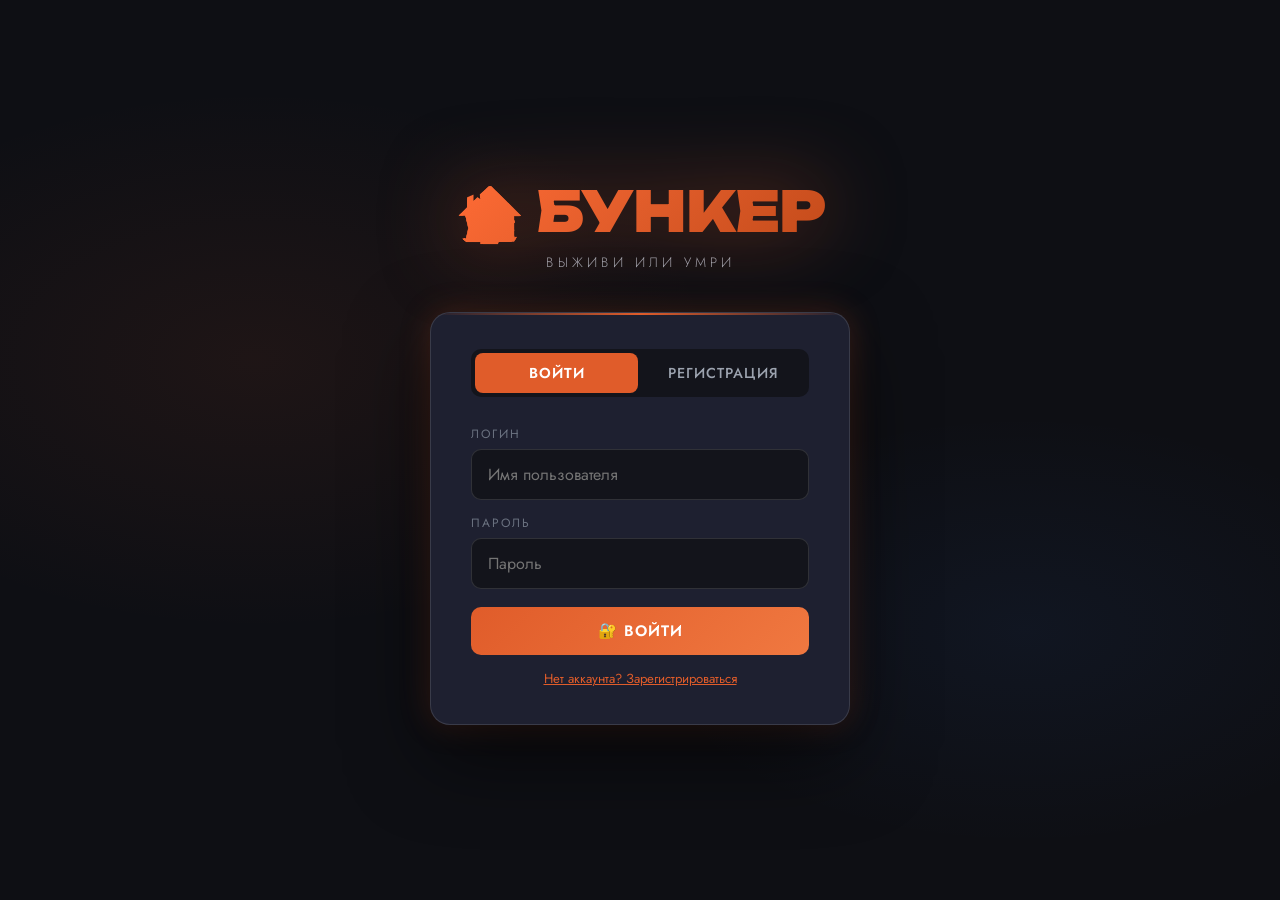
==== index.html @ 8a9bda72 "Rename index to index.html" ====
<!DOCTYPE html>
<html lang="ru">
<head>
<meta charset="UTF-8">
<meta name="viewport" content="width=device-width, initial-scale=1.0">
<title>🏚️ Бункер Онлайн</title>
<link href="https://fonts.googleapis.com/css2?family=Unbounded:wght@300;400;600;700;900&family=Jost:wght@300;400;500;600&display=swap" rel="stylesheet">
<style>
:root {
  --bg: #0e0f14;
  --bg2: #13141b;
  --bg3: #1a1b24;
  --card: #1e2030;
  --border: rgba(255,255,255,0.07);
  --border2: rgba(255,255,255,0.12);
  --accent: #e05c2a;
  --accent2: #f07840;
  --blue: #3b82f6;
  --green: #22c55e;
  --red: #ef4444;
  --yellow: #eab308;
  --purple: #a855f7;
  --text: #e8e9f0;
  --muted: #6b7280;
  --muted2: #9ca3af;
  --radius: 14px;
  --glow-accent: 0 0 30px rgba(224,92,42,0.25);
}
*{margin:0;padding:0;box-sizing:border-box;}
html,body{height:100%;overflow:hidden;}
body{
  font-family:'Jost',sans-serif;
  background:var(--bg);
  color:var(--text);
  height:100vh;
  overflow:hidden;
}

/* ── SCROLLBAR ── */
::-webkit-scrollbar{width:5px;}
::-webkit-scrollbar-track{background:var(--bg2);}
::-webkit-scrollbar-thumb{background:rgba(255,255,255,0.1);border-radius:3px;}

/* ── SCREENS ── */
.screen{display:none;width:100%;height:100vh;}
.screen.active{display:flex;}

/* ════════════════════════════════
   AUTH SCREEN
════════════════════════════════ */
#authScreen{
  align-items:center;justify-content:center;
  background:
    radial-gradient(ellipse 60% 50% at 20% 40%, rgba(224,92,42,0.08) 0%, transparent 60%),
    radial-gradient(ellipse 50% 40% at 80% 70%, rgba(59,130,246,0.06) 0%, transparent 60%),
    var(--bg);
  flex-direction:column;
  gap:0;
}

.auth-logo-wrap{text-align:center;margin-bottom:40px;}
.auth-logo{
  font-family:'Unbounded',sans-serif;
  font-size:clamp(2.2rem,5vw,3.5rem);
  font-weight:900;
  background:linear-gradient(135deg,#ff6b35,#e05c2a,#c44b1a);
  -webkit-background-clip:text;-webkit-text-fill-color:transparent;
  filter:drop-shadow(0 0 40px rgba(224,92,42,0.5));
  letter-spacing:-1px;
}
.auth-tagline{
  color:var(--muted2);font-size:.85rem;
  letter-spacing:4px;text-transform:uppercase;
  margin-top:6px;font-weight:300;
}

.auth-box{
  background:var(--card);
  border:1px solid var(--border2);
  border-radius:20px;
  padding:36px 40px;
  width:min(420px,92vw);
  box-shadow:0 30px 80px rgba(0,0,0,0.6), var(--glow-accent);
  position:relative;overflow:hidden;
}
.auth-box::before{
  content:'';position:absolute;top:0;left:0;right:0;height:2px;
  background:linear-gradient(90deg,transparent,var(--accent),transparent);
}

.auth-tabs{
  display:flex;gap:4px;background:var(--bg2);
  border-radius:10px;padding:4px;margin-bottom:28px;
}
.atab{
  flex:1;padding:10px;border:none;background:transparent;
  color:var(--muted2);cursor:pointer;border-radius:8px;
  font-family:'Jost';font-size:.9rem;font-weight:500;
  letter-spacing:1px;text-transform:uppercase;transition:all .25s;
}
.atab.active{background:var(--accent);color:#fff;font-weight:600;}

.aform{display:flex;flex-direction:column;gap:14px;}
.aform.hidden{display:none;}

.field label{
  display:block;font-size:.75rem;letter-spacing:2px;
  text-transform:uppercase;color:var(--muted);margin-bottom:6px;
}
.field input{
  width:100%;padding:13px 16px;
  background:var(--bg2);border:1px solid var(--border2);
  border-radius:10px;color:var(--text);
  font-family:'Jost';font-size:1rem;outline:none;transition:all .2s;
}
.field input:focus{border-color:var(--accent);box-shadow:0 0 0 3px rgba(224,92,42,0.15);}

.btn{
  padding:13px 20px;border:none;border-radius:10px;
  cursor:pointer;font-family:'Jost';font-size:.95rem;
  font-weight:600;letter-spacing:1px;text-transform:uppercase;
  transition:all .25s;display:inline-flex;align-items:center;justify-content:center;gap:8px;
}
.btn-accent{background:linear-gradient(135deg,var(--accent),var(--accent2));color:#fff;}
.btn-accent:hover{transform:translateY(-2px);box-shadow:0 8px 25px rgba(224,92,42,0.4);}
.btn-outline{background:transparent;border:1px solid var(--border2);color:var(--muted2);}
.btn-outline:hover{border-color:var(--accent);color:var(--accent);}
.btn-ghost{background:rgba(255,255,255,0.05);color:var(--text);}
.btn-ghost:hover{background:rgba(255,255,255,0.1);}
.btn-danger{background:rgba(239,68,68,0.15);color:var(--red);border:1px solid rgba(239,68,68,0.3);}
.btn-danger:hover{background:rgba(239,68,68,0.25);}
.btn-blue{background:linear-gradient(135deg,#3b82f6,#2563eb);color:#fff;}
.btn-blue:hover{transform:translateY(-2px);box-shadow:0 8px 25px rgba(59,130,246,0.4);}
.btn-green{background:linear-gradient(135deg,#22c55e,#16a34a);color:#fff;}
.btn-green:hover{transform:translateY(-2px);}
.btn-sm{padding:8px 14px;font-size:.8rem;}
.btn-xs{padding:5px 10px;font-size:.75rem;border-radius:7px;}
.btn:disabled{opacity:.4;cursor:not-allowed;transform:none!important;}

.auth-hint{text-align:center;margin-top:14px;font-size:.82rem;color:var(--muted);}
.auth-hint span{color:var(--accent);cursor:pointer;text-decoration:underline;}

/* ════════════════════════════════
   LOBBY
════════════════════════════════ */
#lobbyScreen{
  flex-direction:column;
  background:
    radial-gradient(ellipse 40% 30% at 10% 20%, rgba(224,92,42,0.05) 0%, transparent 60%),
    var(--bg);
  overflow:hidden;
}

.topbar{
  height:60px;flex-shrink:0;
  background:var(--bg2);border-bottom:1px solid var(--border);
  display:flex;align-items:center;justify-content:space-between;
  padding:0 24px;
}
.tbar-logo{
  font-family:'Unbounded';font-size:1.1rem;font-weight:900;
  background:linear-gradient(135deg,#ff6b35,#e05c2a);
  -webkit-background-clip:text;-webkit-text-fill-color:transparent;
}
.tbar-user{display:flex;align-items:center;gap:10px;}
.tbar-avatar{
  width:34px;height:34px;border-radius:50%;
  background:linear-gradient(135deg,var(--accent),#c44b1a);
  display:flex;align-items:center;justify-content:center;
  font-weight:700;font-size:.9rem;color:#fff;
}
.tbar-name{font-weight:500;font-size:.95rem;}

.lobby-body{
  flex:1;overflow:hidden;
  display:flex;flex-direction:column;
  padding:24px;gap:20px;
}

.lobby-top{display:flex;gap:16px;flex-wrap:wrap;align-items:center;}
.lobby-title{
  font-family:'Unbounded';font-size:1.4rem;font-weight:700;
  flex:1;
}
.lobby-actions{display:flex;gap:10px;flex-wrap:wrap;}

.rooms-area{
  flex:1;overflow-y:auto;
  display:grid;
  grid-template-columns:repeat(auto-fill,minmax(320px,1fr));
  gap:14px;align-content:start;
}

.room-card{
  background:var(--card);border:1px solid var(--border);
  border-radius:var(--radius);padding:20px;cursor:pointer;
  transition:all .25s;position:relative;overflow:hidden;
}
.room-card:hover{border-color:var(--accent);transform:translateY(-3px);box-shadow:0 12px 40px rgba(0,0,0,0.4);}
.room-card::before{content:'';position:absolute;top:0;left:0;right:0;height:3px;background:linear-gradient(90deg,var(--accent),var(--accent2));opacity:0;transition:opacity .25s;}
.room-card:hover::before{opacity:1;}

.rc-top{display:flex;justify-content:space-between;align-items:flex-start;margin-bottom:12px;}
.rc-name{font-family:'Unbounded';font-size:.95rem;font-weight:700;}
.rc-badges{display:flex;gap:6px;flex-wrap:wrap;}
.badge{
  padding:3px 9px;border-radius:20px;
  font-size:.7rem;font-weight:600;letter-spacing:1px;text-transform:uppercase;
}
.badge-waiting{background:rgba(234,179,8,.15);color:var(--yellow);border:1px solid rgba(234,179,8,.25);}
.badge-playing{background:rgba(239,68,68,.15);color:var(--red);border:1px solid rgba(239,68,68,.25);}
.badge-locked{background:rgba(107,114,128,.15);color:var(--muted2);border:1px solid var(--border);}
.rc-info{display:flex;gap:16px;align-items:center;color:var(--muted2);font-size:.85rem;}
.rc-players{display:flex;align-items:center;gap:6px;}
.player-dots{display:flex;gap:3px;}
.pdot{width:8px;height:8px;border-radius:50%;background:var(--border2);}
.pdot.filled{background:var(--accent);}
.rc-meta{font-size:.78rem;color:var(--muted);}

.empty-rooms{
  grid-column:1/-1;text-align:center;
  padding:60px 0;color:var(--muted);
}
.empty-rooms .emo{font-size:3rem;margin-bottom:12px;}
.empty-rooms p{font-size:1rem;}

/* ════════════════════════════════
   MODAL
════════════════════════════════ */
.overlay{
  display:none;position:fixed;inset:0;
  background:rgba(0,0,0,.8);backdrop-filter:blur(6px);
  z-index:500;align-items:center;justify-content:center;
}
.overlay.open{display:flex;}
.modal{
  background:var(--card);border:1px solid var(--border2);
  border-radius:20px;width:min(480px,95vw);
  max-height:90vh;overflow-y:auto;
  box-shadow:0 40px 100px rgba(0,0,0,.7);
  animation:modalIn .25s ease;
}
@keyframes modalIn{
  from{transform:scale(.9) translateY(30px);opacity:0;}
  to{transform:scale(1) translateY(0);opacity:1;}
}
.modal-h{
  padding:22px 24px 18px;
  border-bottom:1px solid var(--border);
  display:flex;justify-content:space-between;align-items:center;
}
.modal-h h3{font-family:'Unbounded';font-size:1rem;font-weight:700;}
.modal-close{
  width:30px;height:30px;border-radius:50%;background:var(--bg2);
  border:1px solid var(--border);cursor:pointer;
  display:flex;align-items:center;justify-content:center;
  color:var(--muted);font-size:.9rem;transition:all .2s;
}
.modal-close:hover{color:var(--red);border-color:var(--red);}
.modal-b{padding:24px;}
.modal-b .field{margin-bottom:16px;}
.modal-footer{padding:0 24px 24px;display:flex;gap:10px;justify-content:flex-end;}

/* ════════════════════════════════
   GAME SCREEN
════════════════════════════════ */
#gameScreen{
  flex-direction:column;
  background:var(--bg);
  overflow:hidden;
}

.game-topbar{
  height:56px;flex-shrink:0;
  background:var(--bg2);border-bottom:1px solid var(--border);
  display:flex;align-items:center;justify-content:space-between;
  padding:0 20px;gap:12px;
}
.gtb-left{display:flex;align-items:center;gap:14px;}
.room-name-display{
  font-family:'Unbounded';font-size:.9rem;font-weight:700;
  color:var(--text);
}
.gtb-phase{
  padding:4px 12px;border-radius:20px;
  font-size:.72rem;font-weight:600;letter-spacing:1px;text-transform:uppercase;
}
.phase-lobby{background:rgba(59,130,246,.15);color:var(--blue);}
.phase-game{background:rgba(224,92,42,.15);color:var(--accent);}
.phase-vote{background:rgba(239,68,68,.15);color:var(--red);}

.gtb-mid{
  display:flex;align-items:center;gap:10px;
  font-size:.82rem;color:var(--muted2);
}
.player-count-badge{
  padding:4px 10px;border-radius:20px;
  background:rgba(255,255,255,.06);
  font-weight:500;
}
.gtb-right{display:flex;align-items:center;gap:8px;}

/* ── GAME LAYOUT ── */
.game-body{
  flex:1;overflow:hidden;
  display:grid;
  grid-template-columns:240px 1fr 280px;
  grid-template-rows:1fr;
}

/* LEFT: Players list */
.players-panel{
  border-right:1px solid var(--border);
  background:var(--bg2);overflow-y:auto;
  display:flex;flex-direction:column;
}
.panel-title{
  padding:14px 16px 10px;
  font-family:'Unbounded';font-size:.75rem;
  font-weight:600;letter-spacing:2px;text-transform:uppercase;
  color:var(--muted);border-bottom:1px solid var(--border);
}

.player-row{
  padding:12px 14px;display:flex;align-items:center;gap:10px;
  border-bottom:1px solid var(--border);transition:background .2s;
  position:relative;cursor:default;
}
.player-row:hover{background:rgba(255,255,255,.03);}
.player-row.me{background:rgba(224,92,42,.06);}
.player-row.kicked{opacity:.35;text-decoration:line-through;}
.player-row.host-row .pname::after{content:'👑';margin-left:5px;font-size:.75rem;}

.pavatar{
  width:36px;height:36px;border-radius:50%;
  display:flex;align-items:center;justify-content:center;
  font-weight:700;font-size:.9rem;flex-shrink:0;
  border:2px solid transparent;position:relative;
}
.pavatar.speaking{
  border-color:var(--green);
  box-shadow:0 0 10px rgba(34,197,94,.5);
}
.pinfo{flex:1;min-width:0;}
.pname{font-size:.88rem;font-weight:500;white-space:nowrap;overflow:hidden;text-overflow:ellipsis;}
.pstatus{font-size:.72rem;color:var(--muted);margin-top:1px;}
.p-icons{display:flex;gap:4px;align-items:center;}
.mic-icon{font-size:.8rem;opacity:.6;}
.mic-icon.muted{color:var(--red);}

.cam-mini{
  width:36px;height:27px;border-radius:5px;
  background:var(--bg);overflow:hidden;flex-shrink:0;
  border:1px solid var(--border);
}
.cam-mini video{width:100%;height:100%;object-fit:cover;}

/* CENTER: Main area */
.center-panel{
  display:flex;flex-direction:column;
  overflow:hidden;
}

/* Video grid */
.video-grid{
  flex:1;overflow:hidden;
  padding:14px;
  display:grid;gap:10px;
  align-content:start;
}
/* dynamic grid */
.video-grid.count-1{grid-template-columns:1fr;}
.video-grid.count-2{grid-template-columns:1fr 1fr;}
.video-grid.count-3,.video-grid.count-4{grid-template-columns:1fr 1fr;}
.video-grid.count-5,.video-grid.count-6{grid-template-columns:repeat(3,1fr);}
.video-grid.count-7,.video-grid.count-8{grid-template-columns:repeat(4,1fr);}

.video-tile{
  border-radius:12px;overflow:hidden;position:relative;
  background:#0c0c14;border:2px solid var(--border);
  transition:border-color .2s;aspect-ratio:16/9;
}
.video-tile.speaking-tile{border-color:var(--green);box-shadow:0 0 15px rgba(34,197,94,.3);}
.video-tile.me-tile{border-color:var(--accent);}
.video-tile video{width:100%;height:100%;object-fit:cover;display:block;}
.vtile-name{
  position:absolute;bottom:0;left:0;right:0;
  padding:18px 10px 8px;
  background:linear-gradient(transparent,rgba(0,0,0,.7));
  font-size:.78rem;font-weight:500;
}
.vtile-icons{position:absolute;top:8px;left:8px;display:flex;gap:5px;}
.vtile-icon{
  width:22px;height:22px;border-radius:5px;
  background:rgba(0,0,0,.5);
  display:flex;align-items:center;justify-content:center;font-size:.7rem;
}
.no-cam{
  position:absolute;inset:0;display:flex;flex-direction:column;
  align-items:center;justify-content:center;gap:8px;
}
.no-cam-av{
  width:56px;height:56px;border-radius:50%;
  display:flex;align-items:center;justify-content:center;
  font-weight:700;font-size:1.3rem;color:#fff;
}

/* Controls bar */
.controls-bar{
  flex-shrink:0;height:70px;
  background:var(--bg2);border-top:1px solid var(--border);
  display:flex;align-items:center;justify-content:center;gap:10px;
  padding:0 20px;
}
.ctrl-btn{
  width:46px;height:46px;border-radius:50%;
  border:2px solid var(--border2);background:var(--bg3);
  display:flex;align-items:center;justify-content:center;
  font-size:1.1rem;cursor:pointer;transition:all .2s;color:var(--text);
}
.ctrl-btn:hover{border-color:var(--muted2);background:rgba(255,255,255,.08);}
.ctrl-btn.active{border-color:var(--red);background:rgba(239,68,68,.15);}
.ctrl-sep{width:1px;height:30px;background:var(--border);margin:0 4px;}

/* RIGHT: Card + Chat */
.right-panel{
  border-left:1px solid var(--border);
  display:flex;flex-direction:column;
  background:var(--bg2);overflow:hidden;
}
.right-tabs{
  display:flex;border-bottom:1px solid var(--border);
  flex-shrink:0;
}
.rtab{
  flex:1;padding:13px 8px;border:none;background:transparent;
  color:var(--muted);cursor:pointer;font-family:'Jost';
  font-size:.8rem;font-weight:500;letter-spacing:1px;
  text-transform:uppercase;transition:all .2s;
  border-bottom:2px solid transparent;margin-bottom:-1px;
}
.rtab.active{color:var(--text);border-bottom-color:var(--accent);}
.right-content{flex:1;overflow:hidden;display:flex;flex-direction:column;}
.rpanel{display:none;flex:1;overflow:hidden;flex-direction:column;}
.rpanel.active{display:flex;}

/* ── CHARACTER CARD ── */
.card-panel{padding:16px;overflow-y:auto;gap:12px;}

.bunker-info-block{
  background:var(--bg3);border:1px solid var(--border);
  border-radius:10px;padding:14px;
}
.bib-title{
  font-size:.68rem;letter-spacing:2px;text-transform:uppercase;
  color:var(--muted);margin-bottom:8px;
}
.bib-value{font-size:.95rem;font-weight:500;color:var(--text);}
.bib-value.revealed{color:var(--accent);font-weight:600;}

.char-card{
  background:linear-gradient(145deg,var(--bg3),#1a1b26);
  border:1px solid var(--border2);border-radius:12px;
  overflow:hidden;
}
.cc-header{
  padding:14px 16px;
  background:linear-gradient(135deg,rgba(224,92,42,.15),rgba(0,0,0,0));
  border-bottom:1px solid var(--border);
  display:flex;justify-content:space-between;align-items:center;
}
.cc-header h4{
  font-family:'Unbounded';font-size:.78rem;font-weight:700;
  color:var(--accent);letter-spacing:1px;text-transform:uppercase;
}
.cc-body{padding:4px 0;}
.cc-row{
  padding:9px 16px;border-bottom:1px solid var(--border);
  display:flex;justify-content:space-between;align-items:center;gap:8px;
}
.cc-row:last-child{border-bottom:none;}
.cc-key{
  font-size:.72rem;letter-spacing:1.5px;text-transform:uppercase;
  color:var(--muted);flex-shrink:0;
}
.cc-val{
  font-size:.88rem;font-weight:500;text-align:right;
  display:flex;align-items:center;gap:6px;
}
.cc-val.hidden-val{
  color:var(--muted);font-style:italic;
}
.reveal-btn{
  padding:2px 8px;border-radius:5px;border:none;
  background:rgba(224,92,42,.2);color:var(--accent);
  font-size:.7rem;cursor:pointer;font-family:'Jost';
  font-weight:600;letter-spacing:1px;white-space:nowrap;
  transition:all .2s;
}
.reveal-btn:hover{background:rgba(224,92,42,.35);}

/* ── CHAT ── */
.chat-panel{gap:0;}
.chat-messages{
  flex:1;overflow-y:auto;padding:12px;
  display:flex;flex-direction:column;gap:8px;
}
.chat-msg{font-size:.82rem;line-height:1.5;}
.chat-msg .cm-author{font-weight:600;color:var(--accent);}
.chat-msg .cm-author.system{color:var(--muted2);font-style:italic;}
.chat-msg .cm-author.me{color:var(--blue);}
.chat-msg .cm-text{color:var(--muted2);}
.chat-msg .cm-time{font-size:.68rem;color:var(--muted);margin-left:6px;}

.chat-input-wrap{
  padding:10px 12px;border-top:1px solid var(--border);
  display:flex;gap:8px;
}
.chat-input{
  flex:1;background:var(--bg3);border:1px solid var(--border);
  border-radius:8px;padding:9px 12px;color:var(--text);
  font-family:'Jost';font-size:.85rem;outline:none;transition:border .2s;
}
.chat-input:focus{border-color:var(--accent);}
.chat-send{
  width:36px;height:36px;border-radius:8px;
  background:var(--accent);border:none;cursor:pointer;
  display:flex;align-items:center;justify-content:center;
  font-size:.9rem;color:#fff;transition:all .2s;
}
.chat-send:hover{background:var(--accent2);}

/* ── VOTE PANEL ── */
.vote-overlay{
  position:absolute;inset:0;z-index:200;
  background:rgba(0,0,0,.85);backdrop-filter:blur(4px);
  display:none;align-items:center;justify-content:center;
  flex-direction:column;gap:20px;
}
.vote-overlay.open{display:flex;}
.vote-box{
  background:var(--card);border:1px solid var(--border2);
  border-radius:20px;padding:28px;width:min(480px,92vw);
  max-height:80vh;overflow-y:auto;
}
.vote-title{
  font-family:'Unbounded';font-size:1rem;font-weight:700;
  text-align:center;margin-bottom:6px;
  background:linear-gradient(135deg,var(--red),#f97316);
  -webkit-background-clip:text;-webkit-text-fill-color:transparent;
}
.vote-subtitle{text-align:center;color:var(--muted2);font-size:.85rem;margin-bottom:22px;}
.vote-list{display:flex;flex-direction:column;gap:8px;}
.vote-player{
  padding:12px 16px;border-radius:10px;
  background:var(--bg3);border:2px solid transparent;
  cursor:pointer;transition:all .2s;
  display:flex;align-items:center;gap:12px;
}
.vote-player:hover{border-color:var(--red);background:rgba(239,68,68,.08);}
.vote-player.selected{border-color:var(--red);background:rgba(239,68,68,.15);}
.vote-player.voted-for{
  position:relative;overflow:hidden;
}
.vp-bar{
  position:absolute;left:0;top:0;bottom:0;
  background:rgba(239,68,68,.15);transition:width .5s;
}
.vp-name{font-weight:500;font-size:.9rem;position:relative;}
.vp-votes{margin-left:auto;font-size:.78rem;color:var(--muted2);position:relative;}

/* ── BUNKER INFO ── */
.bunker-sidebar{
  border-top:1px solid var(--border);
  background:rgba(0,0,0,.2);
}
.bunker-expand-btn{
  width:100%;padding:10px 16px;background:transparent;border:none;
  color:var(--muted2);cursor:pointer;font-family:'Jost';
  font-size:.75rem;letter-spacing:2px;text-transform:uppercase;
  display:flex;align-items:center;justify-content:space-between;
  transition:color .2s;
}
.bunker-expand-btn:hover{color:var(--text);}
.bunker-hidden{display:none;}
.bunker-hidden.open{display:flex;flex-direction:column;gap:8px;padding:0 12px 12px;}

/* ── GAME PHASES ── */
.phase-banner{
  padding:10px 20px;
  background:linear-gradient(135deg,rgba(224,92,42,.1),rgba(0,0,0,0));
  border-bottom:1px solid rgba(224,92,42,.15);
  display:flex;align-items:center;justify-content:space-between;
  flex-wrap:wrap;gap:8px;flex-shrink:0;
}
.pb-text{font-size:.85rem;color:var(--muted2);}
.pb-text strong{color:var(--text);}

/* ── TOAST ── */
.toasts{position:fixed;top:70px;right:20px;z-index:1000;display:flex;flex-direction:column;gap:8px;pointer-events:none;}
.toast{
  padding:12px 18px;border-radius:10px;
  font-size:.85rem;font-weight:500;
  display:flex;align-items:center;gap:10px;
  animation:toastSlide .3s ease;
  pointer-events:all;min-width:220px;
  box-shadow:0 8px 25px rgba(0,0,0,.4);
}
@keyframes toastSlide{from{transform:translateX(120%);opacity:0;}to{transform:translateX(0);opacity:1;}}
.toast.success{background:#14532d;border:1px solid var(--green);color:#86efac;}
.toast.error{background:#450a0a;border:1px solid var(--red);color:#fca5a5;}
.toast.info{background:#1e3a5f;border:1px solid var(--blue);color:#93c5fd;}

/* ── LOBBY WAITING SCREEN ── */
.waiting-view{
  flex:1;display:flex;flex-direction:column;
  align-items:center;justify-content:center;
  gap:24px;padding:30px;
  background:radial-gradient(ellipse 50% 40% at 50% 50%, rgba(224,92,42,.06) 0%, transparent 70%);
}
.waiting-room-name{
  font-family:'Unbounded';font-size:1.6rem;font-weight:900;
  text-align:center;
}
.waiting-code{
  font-family:'Unbounded';font-size:1rem;
  color:var(--accent);letter-spacing:4px;
  background:rgba(224,92,42,.1);border:1px dashed rgba(224,92,42,.4);
  padding:10px 24px;border-radius:10px;cursor:pointer;
  transition:all .2s;
}
.waiting-code:hover{background:rgba(224,92,42,.2);}
.waiting-players{
  display:flex;flex-wrap:wrap;gap:10px;justify-content:center;
  max-width:500px;
}
.wp-card{
  padding:10px 16px;background:var(--card);
  border:1px solid var(--border2);border-radius:10px;
  display:flex;align-items:center;gap:8px;font-size:.88rem;
}
.wp-card.me{border-color:var(--accent);}
.wp-host-icon{font-size:.8rem;}
.waiting-actions{display:flex;gap:12px;flex-wrap:wrap;justify-content:center;}

/* ── END GAME OVERLAY ── */
.endgame-overlay{
  position:absolute;inset:0;z-index:300;
  background:rgba(0,0,0,.9);backdrop-filter:blur(8px);
  display:none;align-items:center;justify-content:center;
}
.endgame-overlay.open{display:flex;}
.endgame-box{
  text-align:center;max-width:500px;padding:40px;
  animation:modalIn .4s ease;
}
.eg-title{
  font-family:'Unbounded';font-size:2rem;font-weight:900;
  margin-bottom:10px;
}
.eg-title.survivors{
  background:linear-gradient(135deg,var(--green),#86efac);
  -webkit-background-clip:text;-webkit-text-fill-color:transparent;
}
.eg-title.dead{
  background:linear-gradient(135deg,var(--red),#f97316);
  -webkit-background-clip:text;-webkit-text-fill-color:transparent;
}

/* ── RESPONSIVE ── */
@media(max-width:900px){
  .game-body{grid-template-columns:1fr;grid-template-rows:auto 1fr auto;}
  .players-panel{display:none;}
  .right-panel{max-height:220px;}
}
@media(max-width:600px){
  .video-grid.count-3,.video-grid.count-4,.video-grid.count-5,.video-grid.count-6{grid-template-columns:1fr 1fr;}
}
</style>
</head>
<body>

<!-- TOAST CONTAINER -->
<div class="toasts" id="toasts"></div>

<!-- ══════════════════════════════
     AUTH SCREEN
══════════════════════════════ -->
<div class="screen active" id="authScreen">
  <div class="auth-logo-wrap">
    <div class="auth-logo">🏚️ БУНКЕР</div>
    <div class="auth-tagline">Выживи или умри</div>
  </div>
  <div class="auth-box">
    <div class="auth-tabs">
      <button class="atab active" onclick="authTab('login')">Войти</button>
      <button class="atab" onclick="authTab('reg')">Регистрация</button>
    </div>
    <div class="aform" id="loginForm">
      <div class="field"><label>Логин</label><input id="li_user" placeholder="Имя пользователя" /></div>
      <div class="field"><label>Пароль</label><input id="li_pass" type="password" placeholder="Пароль" /></div>
      <button class="btn btn-accent" onclick="doLogin()" style="width:100%;margin-top:4px;">🔐 Войти</button>
    </div>
    <div class="aform hidden" id="regForm">
      <div class="field"><label>Имя пользователя</label><input id="rg_user" placeholder="Придумай логин" /></div>
      <div class="field"><label>Пароль</label><input id="rg_pass" type="password" placeholder="Пароль" /></div>
      <div class="field"><label>Повтори пароль</label><input id="rg_pass2" type="password" placeholder="Ещё раз пароль" /></div>
      <button class="btn btn-accent" onclick="doRegister()" style="width:100%;margin-top:4px;">🌟 Создать аккаунт</button>
    </div>
    <div class="auth-hint" id="authHint">
      <span onclick="authTab('reg')">Нет аккаунта? Зарегистрироваться</span>
    </div>
  </div>
</div>

<!-- ══════════════════════════════
     LOBBY SCREEN
══════════════════════════════ -->
<div class="screen" id="lobbyScreen">
  <div class="topbar">
    <div class="tbar-logo">🏚️ БУНКЕР ОНЛАЙН</div>
    <div class="tbar-user">
      <div class="tbar-avatar" id="tbarAvatar">?</div>
      <span class="tbar-name" id="tbarName">—</span>
      <button class="btn btn-outline btn-sm" onclick="doLogout()">Выйти</button>
    </div>
  </div>
  <div class="lobby-body">
    <div class="lobby-top">
      <div class="lobby-title">🎮 Активные игры</div>
      <div class="lobby-actions">
        <button class="btn btn-ghost btn-sm" onclick="refreshRooms()">🔄 Обновить</button>
        <button class="btn btn-outline btn-sm" onclick="openJoinModal()">🔑 Войти по коду</button>
        <button class="btn btn-accent" onclick="openCreateModal()">➕ Создать игру</button>
      </div>
    </div>
    <div class="rooms-area" id="roomsArea">
      <div class="empty-rooms">
        <div class="emo">🏚️</div>
        <p>Нет активных игр. Создай первую!</p>
      </div>
    </div>
  </div>
</div>

<!-- ══════════════════════════════
     GAME SCREEN
══════════════════════════════ -->
<div class="screen" id="gameScreen">
  <div class="game-topbar">
    <div class="gtb-left">
      <div class="room-name-display" id="gtb_roomName">Комната</div>
      <div class="gtb-phase phase-lobby" id="gtb_phase">Ожидание</div>
    </div>
    <div class="gtb-mid">
      <div class="player-count-badge" id="gtb_playerCount">👤 1</div>
      <span id="gtb_roundInfo" style="color:var(--muted);font-size:.8rem;"></span>
    </div>
    <div class="gtb-right">
      <button class="btn btn-ghost btn-sm" id="voteStartBtn" onclick="openVote()" style="display:none;">🗳️ Голосование</button>
      <button class="btn btn-ghost btn-sm" id="startGameBtn" onclick="startGame()" style="display:none;">▶️ Начать</button>
      <button class="btn btn-danger btn-sm" onclick="leaveRoom()">🚪 Покинуть</button>
    </div>
  </div>

  <!-- Waiting view (pre-game) -->
  <div id="waitingView" style="flex:1;display:flex;flex-direction:column;overflow:hidden;">
    <div class="waiting-view">
      <div style="text-align:center;color:var(--muted);font-size:.8rem;letter-spacing:3px;text-transform:uppercase;">Ожидание игроков</div>
      <div class="waiting-room-name" id="wv_roomName">Название комнаты</div>
      <div>
        <div style="text-align:center;font-size:.78rem;color:var(--muted);margin-bottom:6px;">Код комнаты (нажми чтобы скопировать)</div>
        <div class="waiting-code" id="wv_roomCode" onclick="copyRoomCode()">XXXX</div>
      </div>
      <div class="waiting-players" id="wv_players"></div>
      <div class="waiting-actions">
        <button class="btn btn-ghost" onclick="toggleMic()" id="wv_micBtn">🎤 Мик вкл</button>
        <button class="btn btn-ghost" onclick="toggleCam()" id="wv_camBtn">📹 Кам вкл</button>
        <button class="btn btn-accent" id="wv_startBtn" onclick="startGame()" style="display:none;">▶️ Начать игру</button>
      </div>
      <div id="wv_settings_preview" style="text-align:center;color:var(--muted);font-size:.82rem;max-width:400px;"></div>
    </div>
  </div>

  <!-- Playing view -->
  <div id="playingView" style="display:none;flex:1;overflow:hidden;">
    <div class="phase-banner" id="phaseBanner">
      <div class="pb-text" id="phaseBannerText"><strong>Знакомство</strong> — каждый игрок представляет свою карточку</div>
      <div style="display:flex;gap:8px;">
        <button class="btn btn-ghost btn-xs" id="pb_revealAll" onclick="revealAllMyCard()" style="display:none;">👁 Раскрыть всё</button>
      </div>
    </div>
    <div class="game-body" style="flex:1;overflow:hidden;height:calc(100% - 44px);">

      <!-- LEFT: Players -->
      <div class="players-panel">
        <div class="panel-title">Игроки</div>
        <div id="playersListEl"></div>
      </div>

      <!-- CENTER: Videos -->
      <div class="center-panel" style="position:relative;">
        <div class="video-grid count-1" id="videoGrid"></div>
        <div class="controls-bar">
          <button class="ctrl-btn" id="micBtn" onclick="toggleMic()" title="Микрофон">🎤</button>
          <button class="ctrl-btn" id="camBtn" onclick="toggleCam()" title="Камера">📹</button>
          <div class="ctrl-sep"></div>
          <button class="ctrl-btn" onclick="openVote()" title="Голосование">🗳️</button>
          <button class="ctrl-btn" onclick="switchRightTab('chat')" title="Чат">💬</button>
          <button class="ctrl-btn" onclick="switchRightTab('card')" title="Карточка">🃏</button>
        </div>

        <!-- Vote Overlay -->
        <div class="vote-overlay" id="voteOverlay">
          <div class="vote-box">
            <div class="vote-title">🗳️ Голосование</div>
            <div class="vote-subtitle">Кого выгнать из бункера?</div>
            <div class="vote-list" id="voteList"></div>
            <div style="margin-top:16px;display:flex;gap:10px;justify-content:flex-end;">
              <button class="btn btn-ghost btn-sm" onclick="closeVote()">Отмена</button>
              <button class="btn btn-danger btn-sm" onclick="confirmVote()" id="confirmVoteBtn" disabled>Проголосовать</button>
            </div>
            <div id="voteResults" style="margin-top:16px;display:none;">
              <div style="font-size:.8rem;color:var(--muted);letter-spacing:2px;text-transform:uppercase;margin-bottom:8px;">Итоги голосования</div>
              <div id="voteResultsList"></div>
            </div>
          </div>
        </div>

        <!-- End Game Overlay -->
        <div class="endgame-overlay" id="endgameOverlay">
          <div class="endgame-box">
            <div class="eg-title survivors" id="eg_title">🎉 Выжили!</div>
            <div style="color:var(--muted2);font-size:1rem;margin:12px 0 24px;" id="eg_subtitle">Бункер выстоял</div>
            <div id="eg_survivors" style="display:flex;flex-wrap:wrap;gap:8px;justify-content:center;margin-bottom:24px;"></div>
            <button class="btn btn-accent" onclick="leaveRoom()">🏠 В лобби</button>
          </div>
        </div>
      </div>

      <!-- RIGHT: Card + Chat -->
      <div class="right-panel">
        <div class="right-tabs">
          <button class="rtab active" onclick="switchRightTab('card')" id="rtab_card">🃏 Карточка</button>
          <button class="rtab" onclick="switchRightTab('chat')" id="rtab_chat">💬 Чат</button>
          <button class="rtab" onclick="switchRightTab('bunker')" id="rtab_bunker">🏚️ Бункер</button>
        </div>
        <div class="right-content">
          <!-- Card -->
          <div class="rpanel active card-panel" id="rpanel_card">
            <div id="charCardContainer"></div>
          </div>
          <!-- Chat -->
          <div class="rpanel chat-panel" id="rpanel_chat">
            <div class="chat-messages" id="chatMessages"></div>
            <div class="chat-input-wrap">
              <input class="chat-input" id="chatInput" placeholder="Сообщение…" onkeydown="if(event.key==='Enter')sendChat()" />
              <button class="chat-send" onclick="sendChat()">➤</button>
            </div>
          </div>
          <!-- Bunker Info -->
          <div class="rpanel" id="rpanel_bunker" style="overflow-y:auto;padding:14px;gap:10px;">
            <div id="bunkerInfoContainer"></div>
          </div>
        </div>
      </div>
    </div>
  </div>
</div>

<!-- ══════════════════════════════
     MODALS
══════════════════════════════ -->
<!-- Create Room -->
<div class="overlay" id="createModal">
  <div class="modal">
    <div class="modal-h">
      <h3>➕ Создать игру</h3>
      <button class="modal-close" onclick="closeModal('createModal')">✕</button>
    </div>
    <div class="modal-b">
      <div class="field"><label>Название комнаты</label><input id="cr_name" placeholder="Моя игра" /></div>
      <div class="field">
        <label>Количество игроков</label>
        <select id="cr_players" style="width:100%;padding:12px;background:var(--bg2);border:1px solid var(--border2);border-radius:10px;color:var(--text);font-family:Jost;font-size:1rem;">
          <option value="4">4 игрока</option>
          <option value="5">5 игроков</option>
          <option value="6" selected>6 игроков</option>
          <option value="7">7 игроков</option>
          <option value="8">8 игроков</option>
          <option value="10">10 игроков</option>
        </select>
      </div>
      <div class="field">
        <label>Тип игры</label>
        <select id="cr_preset" style="width:100%;padding:12px;background:var(--bg2);border:1px solid var(--border2);border-radius:10px;color:var(--text);font-family:Jost;font-size:1rem;">
          <option value="classic">Классический</option>
          <option value="hard">Хардкор</option>
          <option value="fun">Веселый (без ограничений)</option>
        </select>
      </div>
      <div class="field">
        <label>Пароль (необязательно)</label>
        <input id="cr_pass" placeholder="Оставь пустым для открытой игры" />
      </div>
    </div>
    <div class="modal-footer">
      <button class="btn btn-ghost" onclick="closeModal('createModal')">Отмена</button>
      <button class="btn btn-accent" onclick="createRoom()">Создать 🚀</button>
    </div>
  </div>
</div>

<!-- Join by code -->
<div class="overlay" id="joinModal">
  <div class="modal">
    <div class="modal-h">
      <h3>🔑 Войти по коду</h3>
      <button class="modal-close" onclick="closeModal('joinModal')">✕</button>
    </div>
    <div class="modal-b">
      <div class="field"><label>Код комнаты</label><input id="jn_code" placeholder="XXXX" style="font-family:'Unbounded';letter-spacing:4px;text-transform:uppercase;font-size:1.2rem;" maxlength="4" /></div>
      <div class="field" id="jn_pass_wrap" style="display:none;"><label>Пароль</label><input id="jn_pass" type="password" placeholder="Пароль комнаты" /></div>
    </div>
    <div class="modal-footer">
      <button class="btn btn-ghost" onclick="closeModal('joinModal')">Отмена</button>
      <button class="btn btn-accent" onclick="joinByCode()">Войти ➜</button>
    </div>
  </div>
</div>

<!-- Room password -->
<div class="overlay" id="passModal">
  <div class="modal" style="max-width:340px;">
    <div class="modal-h"><h3>🔒 Пароль</h3><button class="modal-close" onclick="closeModal('passModal')">✕</button></div>
    <div class="modal-b">
      <div class="field"><label>Введи пароль</label><input id="pm_pass" type="password" placeholder="Пароль…" /></div>
    </div>
    <div class="modal-footer">
      <button class="btn btn-ghost" onclick="closeModal('passModal')">Отмена</button>
      <button class="btn btn-accent" onclick="submitRoomPass()">Войти</button>
    </div>
  </div>
</div>

<script>
// ════════════════════════════════════════════════
// GAME DATA
// ════════════════════════════════════════════════
const PROFESSIONS = [
  "Врач-хирург","Ветеринар","Инженер-электрик","Биолог","Агроном","Повар","Пожарный","Учитель","Строитель","Программист","Механик","Химик","Психолог","Санитар","Садовод","Физик-ядерщик","Генетик","Фармацевт","Водопроводчик","Геолог","Медсестра","Охотник","Рыбак","Альпинист","Радиотехник"
];
const HOBBIES = [
  "Охота","Рыбалка","Огородничество","Столярное дело","Альпинизм","Кулинария","Радиолюбительство","Медитация","Рукопашный бой","Рисование","Боевые искусства","Собирательство","Выживание в лесу","Первая помощь","Электроника","Пчеловодство","Виноделие","Компьютерные игры","Астрономия","Психология"
];
const HEALTH = [
  "Абсолютно здоров","Лёгкое косоглазие","Аллергия на пыль","Хронический насморк","Искусственная нога","Слабое зрение","Сломан мизинец","Отсутствует зуб","Астма в ремиссии","Немного хромает","Дальтонизм","Близорукость 2°","Диабет 2 типа","Слуховой аппарат"
];
const TRAITS = [
  "Лидер от природы","Паникёр","Молчун-наблюдатель","Добрый и отзывчивый","Хитрый манипулятор","Хладнокровный стратег","Оптимист","Пессимист","Тактик","Дипломат","Провокатор","Защитник слабых","Параноик","Весельчак","Философ"
];
const PHOBIAS = [
  "Нет фобий","Клаустрофобия","Боязнь темноты","Арахнофобия","Страх высоты","Боязнь крыс","Социофобия","Боязнь крови","Никтофобия","Акрофобия","Страх воды","Агорафобия"
];
const EXTRAS = [
  "Умеет разжечь огонь без спичек","Знает азбуку Морзе","Бывший военный","Имеет связи в правительстве","Владеет несколькими языками","Знает химию взрывчатых веществ","Умеет управлять вертолётом","Имеет карту местности","Секретный агент на пенсии","Чёрный пояс по каратэ","Разбирается в ядерных реакторах","Умеет лечить укусы змей"
];
const GENDERS = ["Мужчина","Женщина"];
const SIZES = ["Худощавый","Среднее телосложение","Коренастый","Полноватый","Атлетичное телосложение"];
const AGES = ()=> 18+Math.floor(Math.random()*50);

const CATASTROPHES = [
  "Ядерная война. Радиоактивное заражение покрыло 70% поверхности",
  "Пандемия неизвестного вируса с летальностью 95%",
  "Падение астероида. Ядерная зима на 20 лет",
  "Восстание ИИ. Автоматические системы уничтожают людей",
  "Глобальное потепление. Большинство суши затоплено",
  "Инопланетное вторжение. Поверхность непригодна для жизни",
  "Магнитная буря. Вся электроника вышла из строя",
  "Смертельный грибок поразил все посевы на Земле",
];

const BUNKERS = [
  {name:"Bunker-7","Площадь":"120 м²","Запасы еды":"5 лет","Медотсек":"Базовый","Оружие":"Пистолеты x3","Электроэнергия":"Дизельный генератор","Вентиляция":"Фильтры НЕРА","Особенность":"Секретный выход"},
  {name:"Альфа-Убежище","Площадь":"200 м²","Запасы еды":"10 лет","Медотсек":"Полная больница","Оружие":"Арсенал","Электроэнергия":"Ядерный реактор","Вентиляция":"Система ПХЗД","Особенность":"Нанолаборатория"},
  {name:"Ковчег-3","Площадь":"80 м²","Запасы еды":"3 года","Медотсек":"Аптечки","Оружие":"Нет","Электроэнергия":"Солнечные батареи","Вентиляция":"Базовая","Особенность":"Семенной банк"},
];

// ════════════════════════════════════════════════
// STATE
// ════════════════════════════════════════════════
let S = {
  users: JSON.parse(localStorage.getItem('bk_users')||'{}'),
  passes: JSON.parse(localStorage.getItem('bk_passes')||'{}'),
  me: null,
  rooms: JSON.parse(localStorage.getItem('bk_rooms')||'{}'),
  currentRoom: null,
  myCard: null,
  // Media
  localStream: null,
  micOn: false,
  camOn: false,
  // Vote
  myVote: null,
  // Pending room join
  pendingRoom: null,
};

function saveRooms(){ localStorage.setItem('bk_rooms', JSON.stringify(S.rooms)); }

// ════════════════════════════════════════════════
// HELPERS
// ════════════════════════════════════════════════
function rand(arr){ return arr[Math.floor(Math.random()*arr.length)]; }
function uid(){ return Math.random().toString(36).slice(2,8).toUpperCase().slice(0,4); }
function uidLong(){ return Date.now().toString(36)+Math.random().toString(36).slice(2,6); }
function avColor(name){
  const colors=['#e05c2a','#3b82f6','#22c55e','#a855f7','#eab308','#ec4899','#06b6d4','#f97316'];
  let h=0; for(let c of name) h=(h*31+c.charCodeAt(0))%colors.length;
  return colors[h];
}
function avLetter(name){ return name ? name[0].toUpperCase() : '?'; }

function toast(msg, type='info', dur=3000){
  const el=document.createElement('div');
  el.className=`toast ${type}`;
  el.innerHTML=`<span>${type==='success'?'✅':type==='error'?'❌':'ℹ️'}</span> ${msg}`;
  document.getElementById('toasts').appendChild(el);
  setTimeout(()=>el.style.opacity='0',dur-400);
  setTimeout(()=>el.remove(),dur);
}

function showScreen(id){
  document.querySelectorAll('.screen').forEach(s=>s.classList.remove('active'));
  document.getElementById(id).classList.add('active');
}
function openModal(id){ document.getElementById(id).classList.add('open'); }
function closeModal(id){ document.getElementById(id).classList.remove('open'); }

// ════════════════════════════════════════════════
// AUTH
// ════════════════════════════════════════════════
function authTab(tab){
  const isLogin = tab==='login';
  document.querySelectorAll('.atab').forEach((t,i)=>t.classList.toggle('active',(i===0&&isLogin)||(i===1&&!isLogin)));
  document.getElementById('loginForm').classList.toggle('hidden',!isLogin);
  document.getElementById('regForm').classList.toggle('hidden',isLogin);
  document.getElementById('authHint').innerHTML = isLogin
    ? '<span onclick="authTab(\'reg\')">Нет аккаунта? Зарегистрироваться</span>'
    : '<span onclick="authTab(\'login\')">Уже есть аккаунт? Войти</span>';
}

function doLogin(){
  const u=document.getElementById('li_user').value.trim();
  const p=document.getElementById('li_pass').value;
  if(!u||!p) return toast('Заполни все поля','error');
  if(!S.passes[u]||S.passes[u]!==p) return toast('Неверный логин или пароль','error');
  loginSuccess(u);
}

function doRegister(){
  const u=document.getElementById('rg_user').value.trim();
  const p=document.getElementById('rg_pass').value;
  const p2=document.getElementById('rg_pass2').value;
  if(!u||!p||!p2) return toast('Заполни все поля','error');
  if(u.length<2) return toast('Логин слишком короткий','error');
  if(p!==p2) return toast('Пароли не совпадают','error');
  if(S.passes[u]) return toast('Этот логин занят','error');
  S.passes[u]=p;
  localStorage.setItem('bk_passes',JSON.stringify(S.passes));
  toast('Аккаунт создан! 🎉','success');
  setTimeout(()=>loginSuccess(u),600);
}

function loginSuccess(name){
  S.me=name;
  document.getElementById('tbarAvatar').textContent=avLetter(name);
  document.getElementById('tbarAvatar').style.background=avColor(name);
  document.getElementById('tbarName').textContent=name;
  showScreen('lobbyScreen');
  cleanupRooms();
  renderRooms();
  toast(`Добро пожаловать, ${name}!`,'success');
}

function doLogout(){
  leaveCurrentRoom(true);
  S.me=null;
  showScreen('authScreen');
}

// ════════════════════════════════════════════════
// ROOMS
// ════════════════════════════════════════════════
function cleanupRooms(){
  // Remove stale rooms (older than 12h)
  const now=Date.now();
  Object.keys(S.rooms).forEach(k=>{
    if(S.rooms[k].created && now-S.rooms[k].created > 12*60*60*1000) delete S.rooms[k];
    if(S.rooms[k].players && S.rooms[k].players.length===0) delete S.rooms[k];
  });
  saveRooms();
}

function refreshRooms(){
  S.rooms = JSON.parse(localStorage.getItem('bk_rooms')||'{}');
  cleanupRooms();
  renderRooms();
  toast('Обновлено','info',1500);
}

function renderRooms(){
  const area=document.getElementById('roomsArea');
  const rooms=Object.values(S.rooms).sort((a,b)=>b.created-a.created);
  if(!rooms.length){
    area.innerHTML='<div class="empty-rooms"><div class="emo">🏚️</div><p>Нет активных игр. Создай первую!</p></div>';
    return;
  }
  area.innerHTML=rooms.map(r=>{
    const dots=Array.from({length:r.maxPlayers},((_,i)=>`<div class="pdot ${i<r.players.length?'filled':''}"></div>`)).join('');
    const statusBadge = r.status==='playing'
      ? '<span class="badge badge-playing">Идёт игра</span>'
      : '<span class="badge badge-waiting">Ожидание</span>';
    const lockBadge = r.password ? '<span class="badge badge-locked">🔒</span>' : '';
    return `<div class="room-card" onclick="tryJoinRoom('${r.id}')">
      <div class="rc-top">
        <div class="rc-name">${r.name}</div>
        <div class="rc-badges">${statusBadge}${lockBadge}</div>
      </div>
      <div class="rc-info">
        <div class="rc-players"><span>${r.players.length}/${r.maxPlayers}</span><div class="player-dots">${dots}</div></div>
        <div class="rc-meta">Хост: ${r.host} · ${r.preset==='hard'?'⚔️ Хардкор':r.preset==='fun'?'😄 Веселый':'📖 Классика'}</div>
      </div>
    </div>`;
  }).join('');
}

function openCreateModal(){ openModal('createModal'); }
function openJoinModal(){ openModal('joinModal'); }

function createRoom(){
  const name=document.getElementById('cr_name').value.trim() || `Игра ${S.me}`;
  const maxPlayers=parseInt(document.getElementById('cr_players').value);
  const preset=document.getElementById('cr_preset').value;
  const password=document.getElementById('cr_pass').value.trim();
  const id=uid();
  const room={
    id, name,
    host: S.me,
    maxPlayers,
    preset,
    password: password||null,
    players:[S.me],
    status:'waiting',
    phase:'lobby',
    chat:[],
    cards:{},
    votes:{},
    revealedFields:{},
    created:Date.now(),
    catastrophe: rand(CATASTROPHES),
    bunker: rand(BUNKERS),
    kicked:[],
  };
  S.rooms[id]=room;
  saveRooms();
  closeModal('createModal');
  enterRoom(id);
}

function tryJoinRoom(id){
  S.rooms = JSON.parse(localStorage.getItem('bk_rooms')||'{}');
  const room=S.rooms[id];
  if(!room) return toast('Комната не найдена','error');
  if(room.players.includes(S.me)){enterRoom(id);return;}
  if(room.status==='playing') return toast('Игра уже началась','error');
  if(room.players.length>=room.maxPlayers) return toast('Комната заполнена','error');
  if(room.kicked && room.kicked.includes(S.me)) return toast('Вас выгнали из этой комнаты','error');
  if(room.password){
    S.pendingRoom=id;
    document.getElementById('pm_pass').value='';
    openModal('passModal');
  } else {
    joinRoom(id);
  }
}

function submitRoomPass(){
  const p=document.getElementById('pm_pass').value;
  const room=S.rooms[S.pendingRoom];
  if(!room) return;
  if(room.password!==p) return toast('Неверный пароль','error');
  closeModal('passModal');
  joinRoom(S.pendingRoom);
}

function joinByCode(){
  const code=document.getElementById('jn_code').value.trim().toUpperCase();
  S.rooms = JSON.parse(localStorage.getItem('bk_rooms')||'{}');
  const room=Object.values(S.rooms).find(r=>r.id===code);
  if(!room) return toast('Комната не найдена','error');
  closeModal('joinModal');
  tryJoinRoom(room.id);
}

function joinRoom(id){
  S.rooms = JSON.parse(localStorage.getItem('bk_rooms')||'{}');
  const room=S.rooms[id];
  if(!room) return toast('Комната не найдена','error');
  if(!room.players.includes(S.me)) room.players.push(S.me);
  saveRooms();
  enterRoom(id);
}

function enterRoom(id){
  S.currentRoom=id;
  const room=S.rooms[id];
  // Generate my card if not exists
  if(!room.cards[S.me]) {
    room.cards[S.me]=generateCard();
    saveRooms();
  }
  S.myCard=room.cards[S.me];
  showScreen('gameScreen');
  renderGameScreen();
  if(!S.localStream) requestMedia();
  startRoomSync();
}

function generateCard(){
  return {
    gender: rand(GENDERS),
    age: AGES(),
    size: rand(SIZES),
    profession: rand(PROFESSIONS),
    hobby: rand(HOBBIES),
    health: rand(HEALTH),
    trait: rand(TRAITS),
    phobia: rand(PHOBIAS),
    extra: rand(EXTRAS),
  };
}

// ════════════════════════════════════════════════
// ROOM SYNC (localStorage polling for local play)
// ════════════════════════════════════════════════
let syncInterval=null;
function startRoomSync(){
  clearInterval(syncInterval);
  syncInterval=setInterval(()=>{
    S.rooms=JSON.parse(localStorage.getItem('bk_rooms')||'{}');
    const room=S.rooms[S.currentRoom];
    if(!room){leaveRoom(true);return;}
    // Check if I was kicked
    if(room.kicked && room.kicked.includes(S.me)){
      clearInterval(syncInterval);
      toast('Вас выгнали из бункера!','error',4000);
      leaveRoom(true);
      return;
    }
    renderGameScreen();
  },1500);
}

function leaveCurrentRoom(silent){
  clearInterval(syncInterval);
  if(S.currentRoom && S.rooms[S.currentRoom]){
    const room=S.rooms[S.currentRoom];
    room.players=room.players.filter(p=>p!==S.me);
    if(room.players.length===0){delete S.rooms[S.currentRoom];}
    else if(room.host===S.me && room.players.length>0){room.host=room.players[0];}
    saveRooms();
  }
  S.currentRoom=null;
  stopMedia();
}

function leaveRoom(silent){
  leaveCurrentRoom(silent);
  showScreen('lobbyScreen');
  refreshRooms();
  if(!silent) toast('Вы покинули комнату','info');
}

// ════════════════════════════════════════════════
// RENDER GAME SCREEN
// ════════════════════════════════════════════════
let prevPhase='';
function renderGameScreen(){
  const room=S.rooms[S.currentRoom];
  if(!room) return;

  // Topbar
  document.getElementById('gtb_roomName').textContent=room.name;
  document.getElementById('gtb_playerCount').textContent=`👤 ${room.players.length}/${room.maxPlayers}`;
  document.getElementById('gtb_roundInfo').textContent=room.roundInfo||'';

  const isHost=room.host===S.me;

  if(room.status==='waiting'){
    document.getElementById('gtb_phase').textContent='Ожидание';
    document.getElementById('gtb_phase').className='gtb-phase phase-lobby';
    document.getElementById('waitingView').style.display='flex';
    document.getElementById('playingView').style.display='none';
    document.getElementById('startGameBtn').style.display=isHost?'':'none';
    document.getElementById('wv_startBtn').style.display=isHost?'':'none';
    document.getElementById('voteStartBtn').style.display='none';
    renderWaiting(room);
  } else {
    document.getElementById('gtb_phase').textContent=room.phase==='vote'?'Голосование':'Игра';
    document.getElementById('gtb_phase').className=room.phase==='vote'?'gtb-phase phase-vote':'gtb-phase phase-game';
    document.getElementById('waitingView').style.display='none';
    document.getElementById('playingView').style.display='flex';
    document.getElementById('startGameBtn').style.display='none';
    document.getElementById('voteStartBtn').style.display=isHost?'':'none';
    renderPlaying(room);
  }
}

function renderWaiting(room){
  document.getElementById('wv_roomName').textContent=room.name;
  document.getElementById('wv_roomCode').textContent=room.id;
  const isHost=room.host===S.me;
  document.getElementById('wv_startBtn').style.display=isHost&&room.players.length>=2?'':'none';

  document.getElementById('wv_players').innerHTML=room.players.map(p=>`
    <div class="wp-card ${p===S.me?'me':''}">
      <div style="width:28px;height:28px;border-radius:50%;background:${avColor(p)};display:flex;align-items:center;justify-content:center;font-weight:700;font-size:.8rem;color:#fff;">${avLetter(p)}</div>
      <span>${p}</span>
      ${p===room.host?'<span class="wp-host-icon">👑</span>':''}
    </div>
  `).join('');

  document.getElementById('wv_settings_preview').innerHTML=`
    🌍 ${room.catastrophe.substring(0,60)}...<br>
    🏚️ ${room.bunker.name} · ${room.preset==='hard'?'⚔️ Хардкор':room.preset==='fun'?'😄 Веселый':'📖 Классика'}
  `;
}

function renderPlaying(room){
  renderPlayersList(room);
  renderVideoGrid(room);
  renderCharCard(room);
  renderBunkerInfo(room);
  renderChat(room);
  if(room.phase==='vote' && document.getElementById('voteOverlay').classList.contains('open')){
    renderVotePanel(room);
  }
}

function renderPlayersList(room){
  const el=document.getElementById('playersListEl');
  el.innerHTML=room.players.map(p=>{
    const isKicked=room.kicked && room.kicked.includes(p);
    const isHost=p===room.host;
    return `<div class="player-row ${p===S.me?'me':''} ${isHost?'host-row':''} ${isKicked?'kicked':''}">
      <div class="pavatar" style="background:${avColor(p)};">${avLetter(p)}</div>
      <div class="pinfo">
        <div class="pname">${p}</div>
        <div class="pstatus">${isKicked?'Выгнан':p===S.me?'Это ты':'Онлайн'}</div>
      </div>
      ${room.host===S.me && p!==S.me && !isKicked
        ? `<button class="btn btn-danger btn-xs" onclick="kickPlayer('${p}')">✕</button>`:''}
    </div>`;
  }).join('');
}

function renderVideoGrid(room){
  const grid=document.getElementById('videoGrid');
  const total=room.players.length;
  grid.className=`video-grid count-${Math.min(total,8)}`;

  // Build tiles
  const existingIds=new Set([...grid.querySelectorAll('.video-tile')].map(t=>t.dataset.pid));
  const newIds=new Set(room.players);
  // Remove old
  grid.querySelectorAll('.video-tile').forEach(t=>{if(!newIds.has(t.dataset.pid))t.remove();});
  // Add new / update
  room.players.forEach(p=>{
    let tile=grid.querySelector(`[data-pid="${p}"]`);
    if(!tile){
      tile=document.createElement('div');
      tile.className=`video-tile ${p===S.me?'me-tile':''}`;
      tile.dataset.pid=p;
      tile.innerHTML=`
        <video id="vid_${p}" autoplay muted playsinline></video>
        <div class="no-cam" id="nocam_${p}">
          <div class="no-cam-av" style="background:${avColor(p)};">${avLetter(p)}</div>
          <div style="font-size:.75rem;color:var(--muted2);">${p}</div>
        </div>
        <div class="vtile-icons">
          <div class="vtile-icon" id="vicon_mic_${p}">🎤</div>
        </div>
        <div class="vtile-name">${p}${p===S.me?' (Я)':''}</div>
      `;
      grid.appendChild(tile);
    }
    // attach local stream
    if(p===S.me && S.localStream){
      const vid=document.getElementById(`vid_${p}`);
      if(vid && vid.srcObject!==S.localStream){vid.srcObject=S.localStream;}
      const hasVideo=S.localStream.getVideoTracks().some(t=>t.enabled && t.readyState==='live');
      const nocam=document.getElementById(`nocam_${p}`);
      if(nocam) nocam.style.display=hasVideo?'none':'flex';
    }
  });
}

function renderCharCard(room){
  const card=room.cards[S.me];
  if(!card){document.getElementById('charCardContainer').innerHTML='<div style="color:var(--muted);font-size:.85rem;text-align:center;padding:20px;">Карточка не найдена</div>';return;}
  const revealed=room.revealedFields[S.me]||[];
  const fields=[
    {key:'gender',label:'Пол'},
    {key:'age',label:'Возраст'},
    {key:'size',label:'Телосложение'},
    {key:'profession',label:'Профессия'},
    {key:'hobby',label:'Хобби'},
    {key:'health',label:'Здоровье'},
    {key:'trait',label:'Характер'},
    {key:'phobia',label:'Фобия'},
    {key:'extra',label:'Доп. способность'},
  ];
  document.getElementById('charCardContainer').innerHTML=`
    <div class="char-card">
      <div class="cc-header">
        <h4>🃏 Твоя карточка</h4>
        <span style="font-size:.7rem;color:var(--muted);">${revealed.length}/${fields.length} раскрыто</span>
      </div>
      <div class="cc-body">
        ${fields.map(f=>{
          const isRevealed=revealed.includes(f.key);
          return `<div class="cc-row">
            <div class="cc-key">${f.label}</div>
            <div class="cc-val ${isRevealed?'':'hidden-val'}">
              ${isRevealed
                ? `<span>${f.key==='age'?card[f.key]+' лет':card[f.key]}</span>`
                : `<span>Скрыто</span><button class="reveal-btn" onclick="revealField('${f.key}')">Раскрыть</button>`}
            </div>
          </div>`;
        }).join('')}
      </div>
    </div>
    <div style="margin-top:12px;display:flex;flex-direction:column;gap:8px;">
      ${room.cards && Object.keys(room.cards).filter(p=>p!==S.me).map(p=>{
        const oc=room.cards[p];
        const or=room.revealedFields[p]||[];
        if(or.length===0) return '';
        return `<div class="bunker-info-block">
          <div class="bib-title" style="display:flex;align-items:center;gap:6px;">
            <div style="width:16px;height:16px;border-radius:50%;background:${avColor(p)};display:inline-flex;align-items:center;justify-content:center;font-size:.6rem;font-weight:700;color:#fff;">${avLetter(p)}</div>
            ${p}
          </div>
          ${or.map(fk=>`<div style="font-size:.82rem;color:var(--muted2);margin-top:3px;"><span style="color:var(--muted);font-size:.72rem;">${fk==='profession'?'Профессия':fk==='hobby'?'Хобби':fk==='health'?'Здоровье':fk==='trait'?'Характер':fk==='phobia'?'Фобия':fk==='extra'?'Способность':fk==='age'?'Возраст':fk==='size'?'Телосложение':'Пол'}:</span> ${fk==='age'?oc[fk]+' лет':oc[fk]}</div>`).join('')}
        </div>`;
      }).join('')}
    </div>
  `;
}

function renderBunkerInfo(room){
  const b=room.bunker, c=room.catastrophe;
  const el=document.getElementById('bunkerInfoContainer');
  el.innerHTML=`
    <div class="bunker-info-block" style="margin-bottom:10px;">
      <div class="bib-title">🌍 Катастрофа</div>
      <div class="bib-value revealed">${c}</div>
    </div>
    <div class="char-card">
      <div class="cc-header"><h4>🏚️ ${b.name}</h4></div>
      <div class="cc-body">
        ${Object.entries(b).filter(([k])=>k!=='name').map(([k,v])=>`
          <div class="cc-row">
            <div class="cc-key">${k}</div>
            <div class="cc-val">${v}</div>
          </div>
        `).join('')}
      </div>
    </div>
    <div class="bunker-info-block" style="margin-top:10px;">
      <div class="bib-title">📊 Статус</div>
      <div style="font-size:.82rem;color:var(--muted2);margin-top:4px;">Мест: <strong style="color:var(--text);">${Math.floor(room.maxPlayers/2)}</strong> из ${room.players.length} игроков</div>
      <div style="font-size:.82rem;color:var(--red);margin-top:4px;">Нужно выгнать: <strong>${Math.ceil(room.players.length/2)}</strong> человек</div>
    </div>
  `;
}

function renderChat(room){
  const msgs=room.chat||[];
  const el=document.getElementById('chatMessages');
  const atBottom=el.scrollHeight-el.scrollTop-el.clientHeight<60;
  el.innerHTML=msgs.slice(-80).map(m=>`
    <div class="chat-msg">
      <span class="cm-author ${m.system?'system':m.author===S.me?'me':''}">${m.system?'🔔 Система':m.author}</span>
      <span class="cm-text"> ${m.text}</span>
      <span class="cm-time">${m.time}</span>
    </div>
  `).join('');
  if(atBottom) el.scrollTop=el.scrollHeight;
}

// ════════════════════════════════════════════════
// ACTIONS
// ════════════════════════════════════════════════
function startGame(){
  const room=S.rooms[S.currentRoom];
  if(!room||room.host!==S.me) return;
  if(room.players.length<2) return toast('Нужно хотя бы 2 игрока','error');
  room.status='playing';
  room.phase='game';
  room.roundInfo='Знакомство';
  addSystemMsg(room,'Игра началась! Представьте свои карточки 🎮');
  saveRooms();
  document.getElementById('pb_revealAll').style.display='';
  document.getElementById('phaseBannerText').innerHTML='<strong>Знакомство</strong> — каждый игрок представляет свою карточку';
}

function revealField(key){
  const room=S.rooms[S.currentRoom];
  if(!room) return;
  if(!room.revealedFields[S.me]) room.revealedFields[S.me]=[];
  if(!room.revealedFields[S.me].includes(key)){
    room.revealedFields[S.me].push(key);
    saveRooms();
    const card=room.cards[S.me];
    const val=key==='age'?card[key]+' лет':card[key];
    addSystemMsg(room,`${S.me} раскрыл: ${key==='profession'?'Профессия':key==='hobby'?'Хобби':key==='health'?'Здоровье':key==='trait'?'Характер':key==='phobia'?'Фобия':key==='extra'?'Способность':key==='age'?'Возраст':key==='size'?'Телосложение':'Пол'} — ${val}`);
  }
}

function revealAllMyCard(){
  const room=S.rooms[S.currentRoom];
  const keys=['gender','age','size','profession','hobby','health','trait','phobia','extra'];
  if(!room.revealedFields[S.me]) room.revealedFields[S.me]=[];
  keys.forEach(k=>{ if(!room.revealedFields[S.me].includes(k)) room.revealedFields[S.me].push(k); });
  saveRooms();
  addSystemMsg(room,`${S.me} раскрыл всю карточку!`);
}

function kickPlayer(player){
  const room=S.rooms[S.currentRoom];
  if(!room||room.host!==S.me) return;
  if(!confirm(`Выгнать ${player} из бункера?`)) return;
  room.kicked=room.kicked||[];
  room.kicked.push(player);
  room.players=room.players.filter(p=>p!==player);
  addSystemMsg(room,`⚠️ ${player} выгнан из бункера! Голоса: -`);
  // Check win
  const alive=room.players.filter(p=>!room.kicked.includes(p));
  const needed=Math.floor(room.maxPlayers/2);
  if(alive.length<=needed){
    room.status='finished';
    room.survivors=alive;
    addSystemMsg(room,`🏆 Игра окончена! Выжившие: ${alive.join(', ')}`);
  }
  saveRooms();
  toast(`${player} выгнан!`,'info');
}

function addSystemMsg(room,text){
  if(!room.chat) room.chat=[];
  const now=new Date();
  room.chat.push({system:true,text,time:`${now.getHours()}:${String(now.getMinutes()).padStart(2,'0')}`});
  if(room.chat.length>200) room.chat=room.chat.slice(-200);
}

function sendChat(){
  const input=document.getElementById('chatInput');
  const text=input.value.trim();
  if(!text) return;
  const room=S.rooms[S.currentRoom];
  if(!room) return;
  if(!room.chat) room.chat=[];
  const now=new Date();
  room.chat.push({author:S.me,text,time:`${now.getHours()}:${String(now.getMinutes()).padStart(2,'0')}`});
  if(room.chat.length>200) room.chat=room.chat.slice(-200);
  saveRooms();
  input.value='';
  renderChat(room);
}

// ════════════════════════════════════════════════
// VOTE
// ════════════════════════════════════════════════
function openVote(){
  const room=S.rooms[S.currentRoom];
  if(!room) return;
  if(room.status!=='playing') return toast('Игра ещё не начата','error');
  room.phase='vote';
  room.votes=room.votes||{};
  S.myVote=null;
  saveRooms();
  document.getElementById('voteOverlay').classList.add('open');
  document.getElementById('voteResults').style.display='none';
  renderVotePanel(room);
}

function closeVote(){ document.getElementById('voteOverlay').classList.remove('open'); }

function renderVotePanel(room){
  const alivePlayers=room.players.filter(p=>!(room.kicked||[]).includes(p));
  const voteList=document.getElementById('voteList');
  const totalVotes=Object.keys(room.votes||{}).length;
  const voteCounts={};
  Object.values(room.votes||{}).forEach(v=>{voteCounts[v]=(voteCounts[v]||0)+1;});
  voteList.innerHTML=alivePlayers.filter(p=>p!==S.me).map(p=>{
    const vc=voteCounts[p]||0;
    const pct=totalVotes?Math.round(vc/totalVotes*100):0;
    return `<div class="vote-player ${S.myVote===p?'selected':''}" onclick="selectVote('${p}',this)">
      <div class="vp-bar" style="width:${pct}%"></div>
      <div style="width:30px;height:30px;border-radius:50%;background:${avColor(p)};display:flex;align-items:center;justify-content:center;font-weight:700;font-size:.8rem;color:#fff;position:relative;">${avLetter(p)}</div>
      <div class="vp-name">${p}</div>
      <div class="vp-votes">${vc} голос${vc===1?'':'ов'}</div>
    </div>`;
  }).join('');
}

function selectVote(player,el){
  S.myVote=player;
  document.querySelectorAll('.vote-player').forEach(e=>e.classList.remove('selected'));
  el.classList.add('selected');
  document.getElementById('confirmVoteBtn').disabled=false;
}

function confirmVote(){
  if(!S.myVote) return;
  const room=S.rooms[S.currentRoom];
  room.votes=room.votes||{};
  room.votes[S.me]=S.myVote;
  saveRooms();
  document.getElementById('confirmVoteBtn').disabled=true;
  renderVotePanel(room);
  // Count votes
  const voteCounts={};
  Object.values(room.votes).forEach(v=>{voteCounts[v]=(voteCounts[v]||0)+1;});
  const totalVoters=room.players.filter(p=>!(room.kicked||[]).includes(p)).length;
  const voted=Object.keys(room.votes).length;
  // If all voted or host confirms
  if(room.host===S.me && voted>=totalVoters-1){
    // Find max
    const winner=Object.entries(voteCounts).sort((a,b)=>b[1]-a[1])[0];
    if(winner){
      showVoteResults(room,voteCounts);
    }
  } else {
    toast(`Ты проголосовал за ${S.myVote}`,'info');
  }
}

function showVoteResults(room,voteCounts){
  const sorted=Object.entries(voteCounts).sort((a,b)=>b[1]-a[1]);
  const losers=sorted.slice(0,1);
  document.getElementById('voteResults').style.display='block';
  document.getElementById('voteResultsList').innerHTML=sorted.map(([name,count])=>`
    <div class="vote-player" style="cursor:default;${losers[0][0]===name?'border-color:var(--red);background:rgba(239,68,68,.15)':''}">
      <div style="width:28px;height:28px;border-radius:50%;background:${avColor(name)};display:flex;align-items:center;justify-content:center;font-weight:700;font-size:.8rem;color:#fff;">${avLetter(name)}</div>
      <div class="vp-name">${name}</div>
      <div class="vp-votes">${count} голос${count===1?'':'ов'}</div>
      ${losers[0][0]===name?'<span style="font-size:.75rem;color:var(--red);">🚪 Выгнан</span>':''}
    </div>
  `).join('');
  if(room.host===S.me && losers.length){
    setTimeout(()=>kickPlayer(losers[0][0]),1500);
  }
  toast(`Итоги: ${losers[0][0]} выгнан с ${losers[0][1]} голос${losers[0][1]===1?'ом':'ами'}`,'error',5000);
}

// ════════════════════════════════════════════════
// MEDIA (WebRTC local)
// ════════════════════════════════════════════════
async function requestMedia(){
  try {
    const stream=await navigator.mediaDevices.getUserMedia({video:true,audio:true});
    S.localStream=stream;
    S.micOn=true; S.camOn=true;
    updateMediaUI();
    // Attach to own video
    const vid=document.getElementById(`vid_${S.me}`);
    if(vid){ vid.srcObject=stream; vid.muted=true; }
    const nocam=document.getElementById(`nocam_${S.me}`);
    if(nocam) nocam.style.display='none';
    toast('Камера и микрофон подключены 🎥','success');
  } catch(e){
    try {
      const stream=await navigator.mediaDevices.getUserMedia({audio:true,video:false});
      S.localStream=stream; S.micOn=true; S.camOn=false;
      updateMediaUI();
      toast('Только микрофон (камера недоступна) 🎤','info');
    } catch(e2){
      S.micOn=false; S.camOn=false;
      updateMediaUI();
      toast('Нет доступа к камере/микрофону — продолжаем без медиа','info');
    }
  }
}

function stopMedia(){
  if(S.localStream){ S.localStream.getTracks().forEach(t=>t.stop()); S.localStream=null; }
  S.micOn=false; S.camOn=false;
}

function toggleMic(){
  if(!S.localStream){ requestMedia(); return; }
  const tracks=S.localStream.getAudioTracks();
  if(!tracks.length) return;
  S.micOn=!S.micOn;
  tracks.forEach(t=>t.enabled=S.micOn);
  updateMediaUI();
  toast(S.micOn?'Микрофон включён':'Микрофон выключен','info',1500);
}

function toggleCam(){
  if(!S.localStream){ requestMedia(); return; }
  const tracks=S.localStream.getVideoTracks();
  if(!tracks.length) return;
  S.camOn=!S.camOn;
  tracks.forEach(t=>t.enabled=S.camOn);
  updateMediaUI();
  const nocam=document.getElementById(`nocam_${S.me}`);
  if(nocam) nocam.style.display=S.camOn?'none':'flex';
  toast(S.camOn?'Камера включена':'Камера выключена','info',1500);
}

function updateMediaUI(){
  // Waiting screen buttons
  const wMic=document.getElementById('wv_micBtn');
  const wCam=document.getElementById('wv_camBtn');
  if(wMic){ wMic.textContent=S.micOn?'🎤 Мик вкл':'🔇 Мик выкл'; wMic.style.color=S.micOn?'':'var(--red)'; }
  if(wCam){ wCam.textContent=S.camOn?'📹 Кам вкл':'🚫 Кам выкл'; wCam.style.color=S.camOn?'':'var(--red)'; }
  // Play screen buttons
  const micBtn=document.getElementById('micBtn');
  const camBtn=document.getElementById('camBtn');
  if(micBtn){ micBtn.textContent=S.micOn?'🎤':'🔇'; micBtn.classList.toggle('active',!S.micOn); }
  if(camBtn){ camBtn.textContent=S.camOn?'📹':'🚫'; camBtn.classList.toggle('active',!S.camOn); }
}

// ════════════════════════════════════════════════
// UI TABS
// ════════════════════════════════════════════════
function switchRightTab(tab){
  ['card','chat','bunker'].forEach(t=>{
    document.getElementById(`rtab_${t}`).classList.toggle('active',t===tab);
    document.getElementById(`rpanel_${t}`).classList.toggle('active',t===tab);
  });
  if(tab==='bunker'){
    const room=S.rooms[S.currentRoom];
    if(room) renderBunkerInfo(room);
  }
}

function copyRoomCode(){
  const code=document.getElementById('wv_roomCode').textContent;
  navigator.clipboard.writeText(code).then(()=>toast('Код скопирован: '+code,'success',1500)).catch(()=>toast('Код: '+code,'info'));
}

// ════════════════════════════════════════════════
// INIT
// ════════════════════════════════════════════════
document.getElementById('li_pass').addEventListener('keydown',e=>{if(e.key==='Enter')doLogin();});
document.getElementById('rg_pass2').addEventListener('keydown',e=>{if(e.key==='Enter')doRegister();});
document.getElementById('jn_code').addEventListener('input',e=>{
  e.target.value=e.target.value.toUpperCase();
  const code=e.target.value.trim();
  S.rooms=JSON.parse(localStorage.getItem('bk_rooms')||'{}');
  const room=Object.values(S.rooms).find(r=>r.id===code);
  document.getElementById('jn_pass_wrap').style.display=room&&room.password?'block':'none';
});

// Auto-refresh lobby every 5s
setInterval(()=>{
  if(document.getElementById('lobbyScreen').classList.contains('active')){
    S.rooms=JSON.parse(localStorage.getItem('bk_rooms')||'{}');
    renderRooms();
  }
},5000);

console.log('🏚️ Бункер Онлайн готов!');
</script>
</body>
</html>
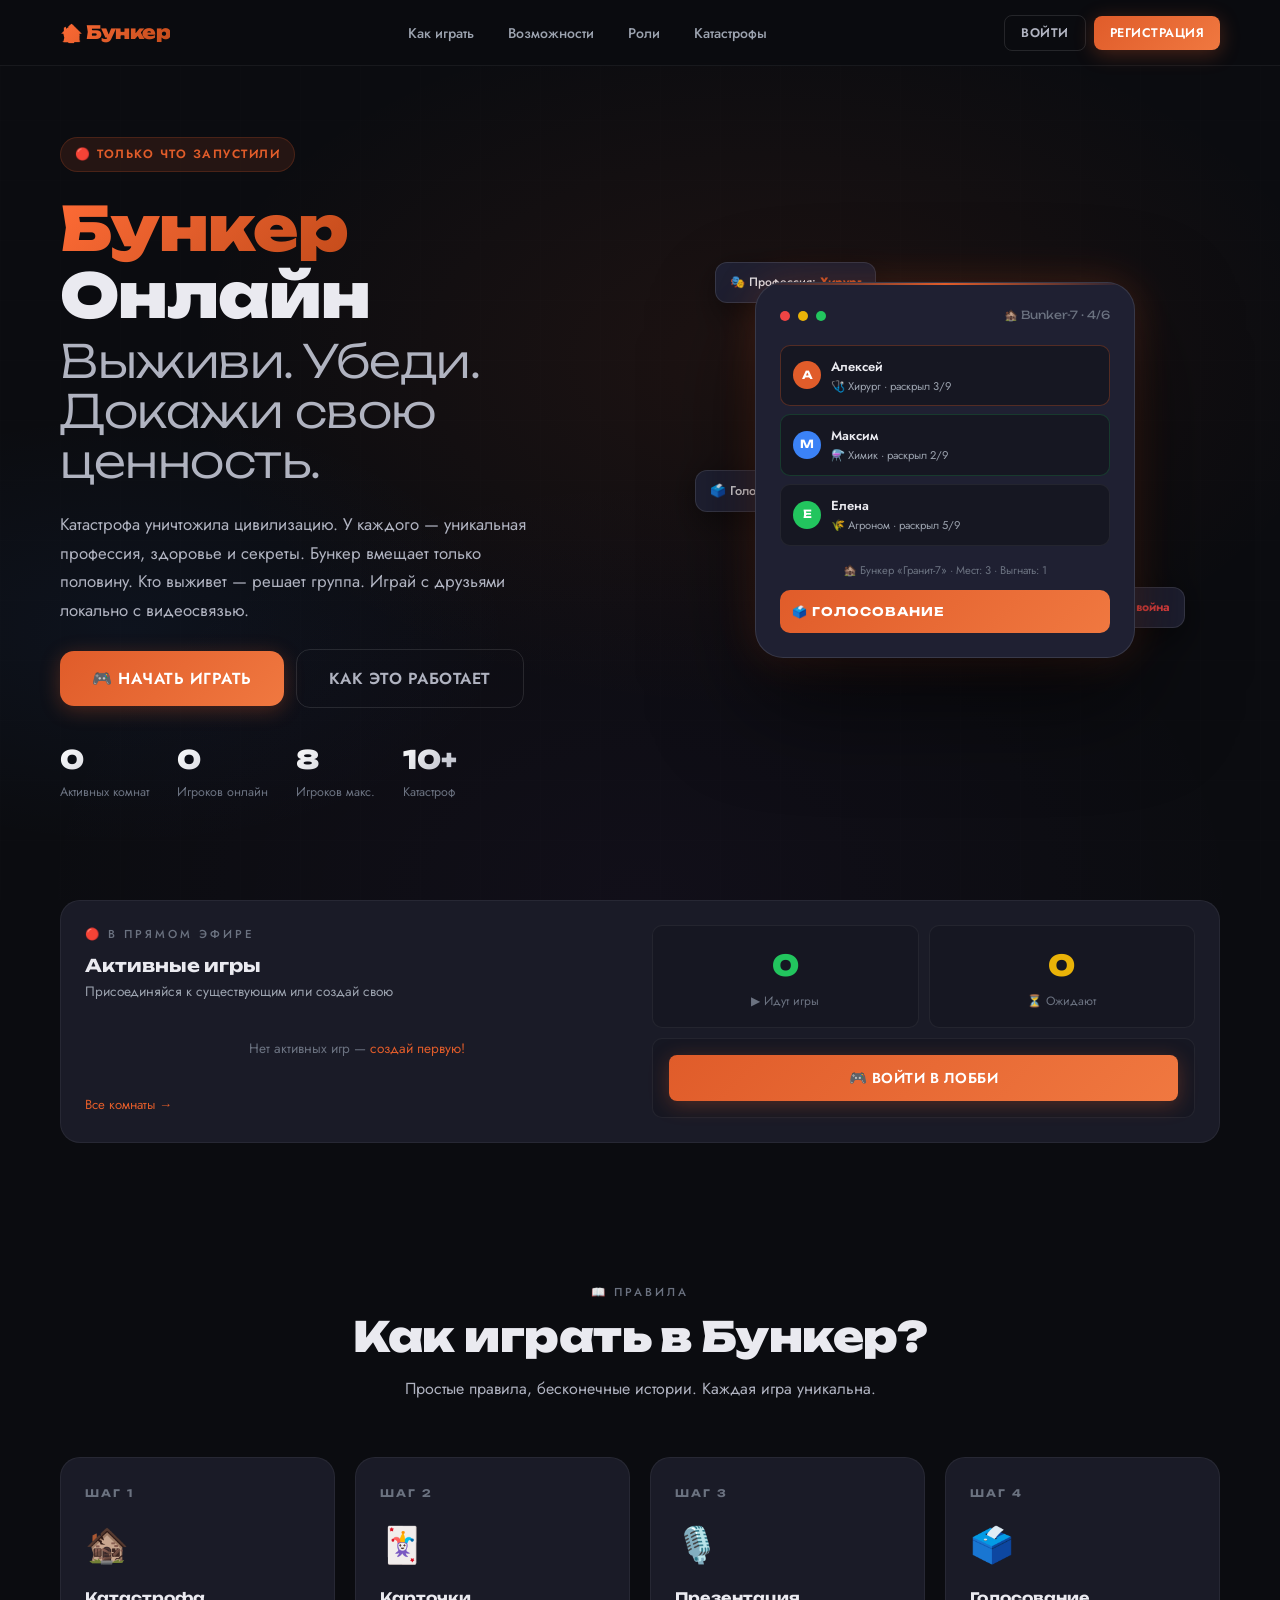
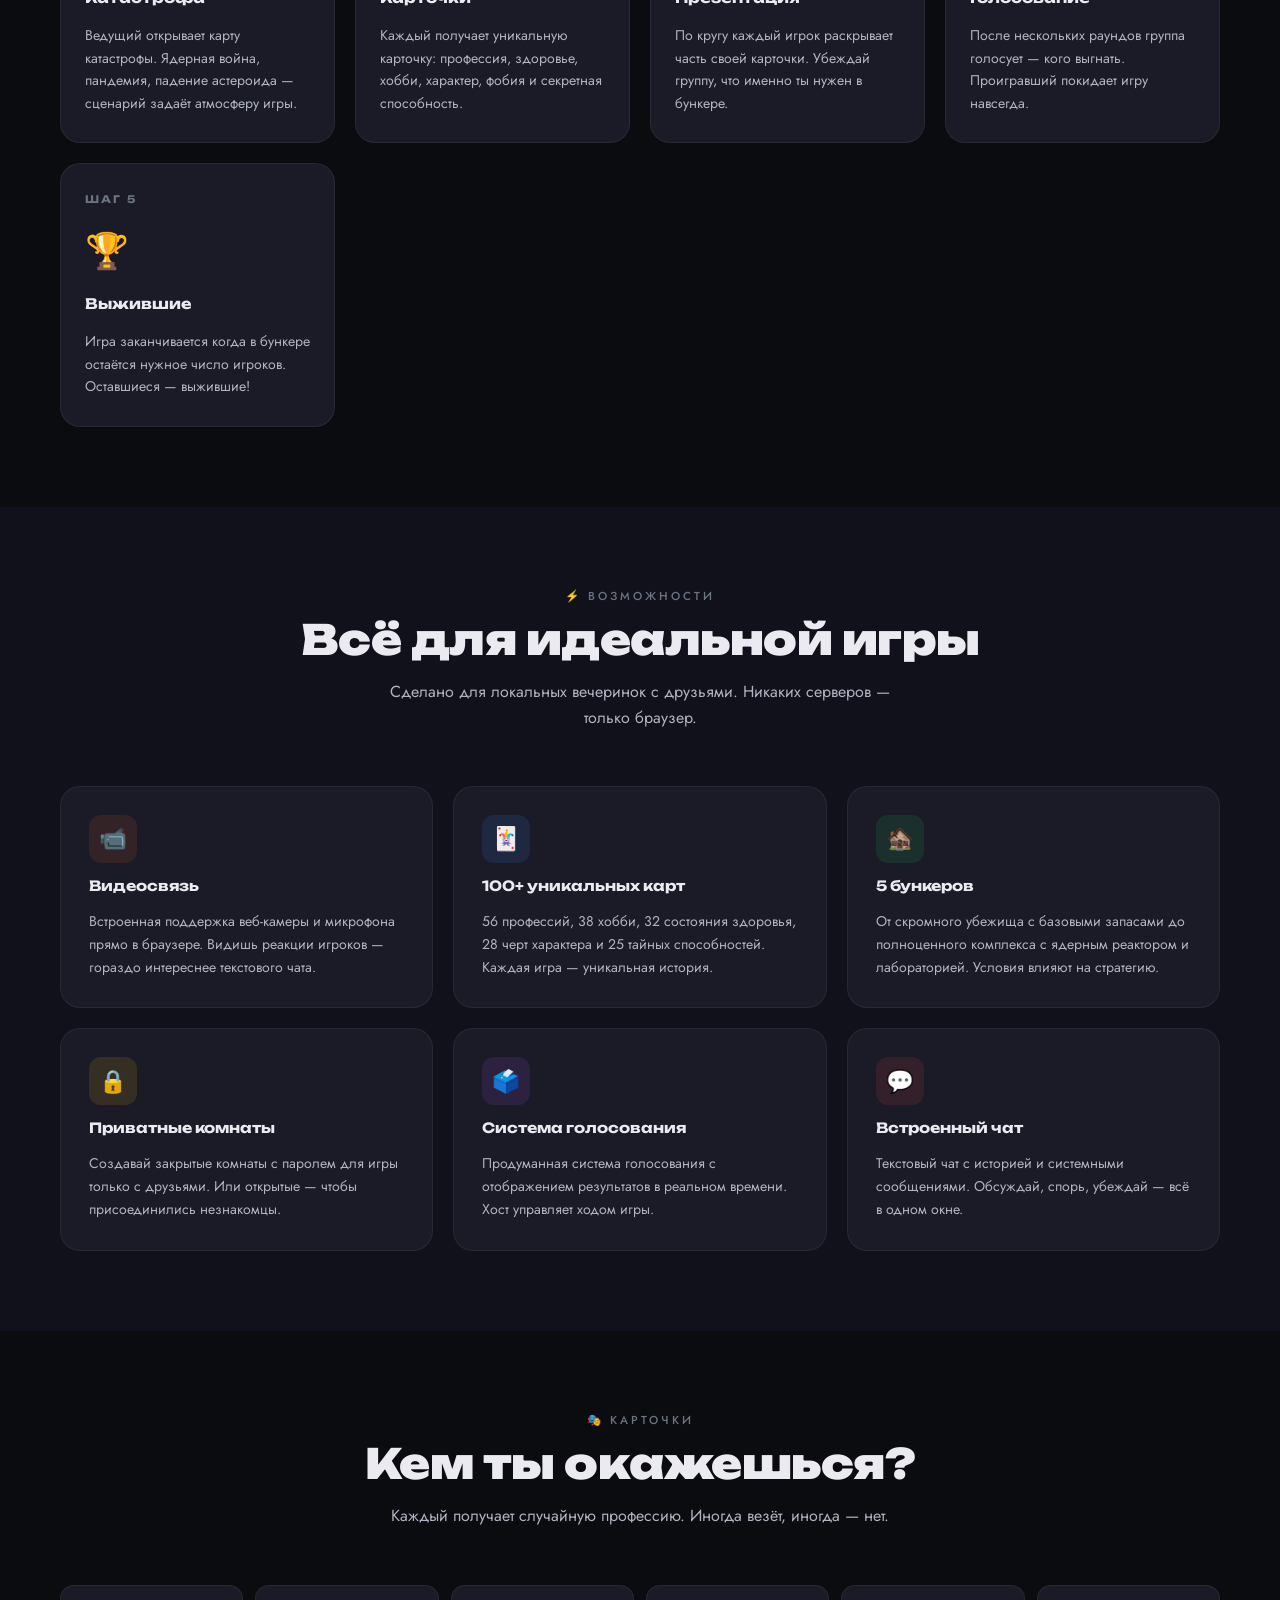
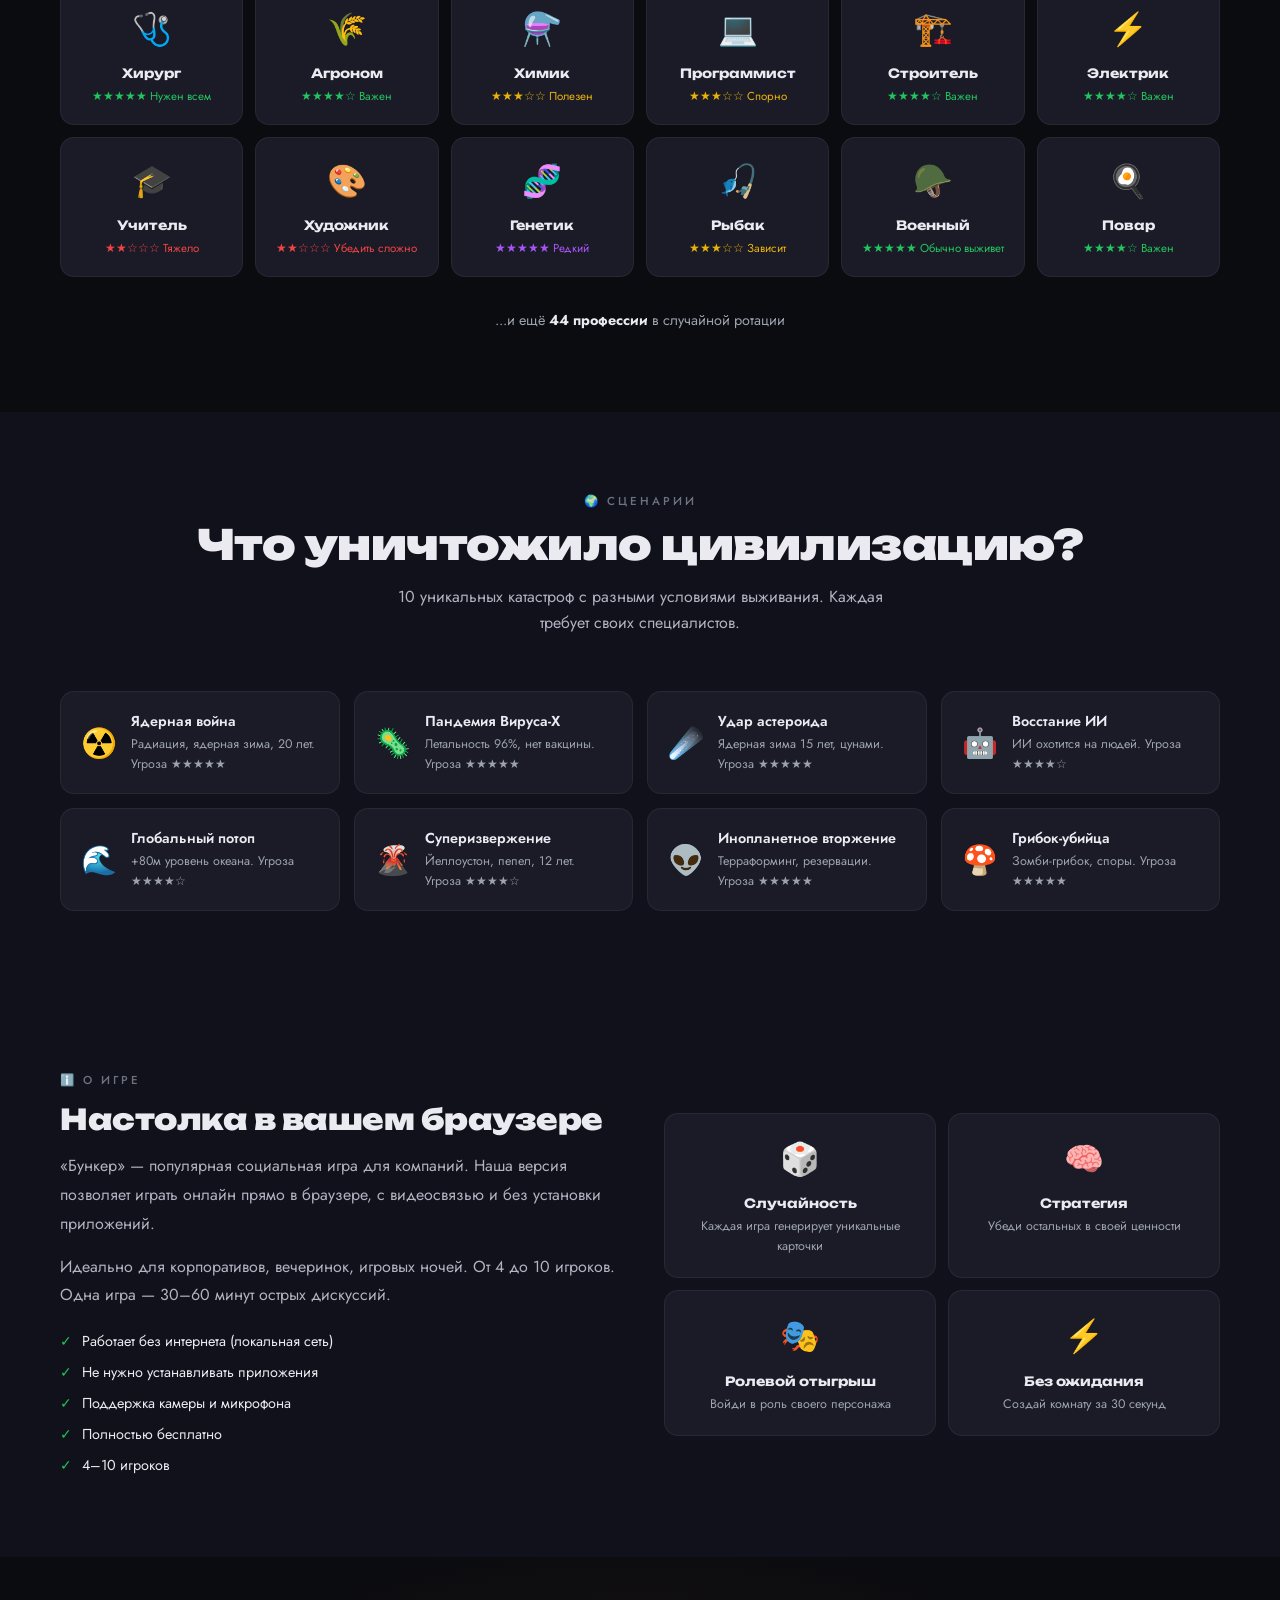
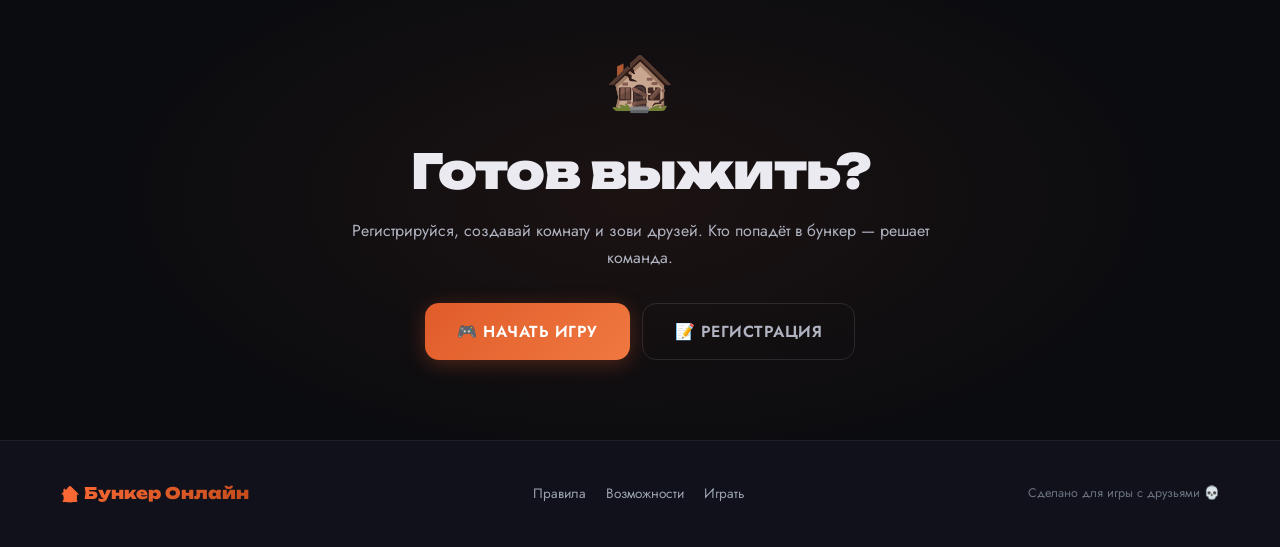
==== commit c31a3048: "Add files via upload" ====
--- a/index.html
+++ b/index.html
@@ -3,1778 +3,568 @@
 <head>
 <meta charset="UTF-8">
 <meta name="viewport" content="width=device-width, initial-scale=1.0">
-<title>🏚️ Бункер Онлайн</title>
-<link href="https://fonts.googleapis.com/css2?family=Unbounded:wght@300;400;600;700;900&family=Jost:wght@300;400;500;600&display=swap" rel="stylesheet">
-<style>
-:root {
-  --bg: #0e0f14;
-  --bg2: #13141b;
-  --bg3: #1a1b24;
-  --card: #1e2030;
-  --border: rgba(255,255,255,0.07);
-  --border2: rgba(255,255,255,0.12);
-  --accent: #e05c2a;
-  --accent2: #f07840;
-  --blue: #3b82f6;
-  --green: #22c55e;
-  --red: #ef4444;
-  --yellow: #eab308;
-  --purple: #a855f7;
-  --text: #e8e9f0;
-  --muted: #6b7280;
-  --muted2: #9ca3af;
-  --radius: 14px;
-  --glow-accent: 0 0 30px rgba(224,92,42,0.25);
-}
-*{margin:0;padding:0;box-sizing:border-box;}
-html,body{height:100%;overflow:hidden;}
-body{
-  font-family:'Jost',sans-serif;
-  background:var(--bg);
-  color:var(--text);
-  height:100vh;
-  overflow:hidden;
-}
-
-/* ── SCROLLBAR ── */
-::-webkit-scrollbar{width:5px;}
-::-webkit-scrollbar-track{background:var(--bg2);}
-::-webkit-scrollbar-thumb{background:rgba(255,255,255,0.1);border-radius:3px;}
-
-/* ── SCREENS ── */
-.screen{display:none;width:100%;height:100vh;}
-.screen.active{display:flex;}
-
-/* ════════════════════════════════
-   AUTH SCREEN
-════════════════════════════════ */
-#authScreen{
-  align-items:center;justify-content:center;
-  background:
-    radial-gradient(ellipse 60% 50% at 20% 40%, rgba(224,92,42,0.08) 0%, transparent 60%),
-    radial-gradient(ellipse 50% 40% at 80% 70%, rgba(59,130,246,0.06) 0%, transparent 60%),
-    var(--bg);
-  flex-direction:column;
-  gap:0;
-}
-
-.auth-logo-wrap{text-align:center;margin-bottom:40px;}
-.auth-logo{
-  font-family:'Unbounded',sans-serif;
-  font-size:clamp(2.2rem,5vw,3.5rem);
-  font-weight:900;
-  background:linear-gradient(135deg,#ff6b35,#e05c2a,#c44b1a);
-  -webkit-background-clip:text;-webkit-text-fill-color:transparent;
-  filter:drop-shadow(0 0 40px rgba(224,92,42,0.5));
-  letter-spacing:-1px;
-}
-.auth-tagline{
-  color:var(--muted2);font-size:.85rem;
-  letter-spacing:4px;text-transform:uppercase;
-  margin-top:6px;font-weight:300;
-}
-
-.auth-box{
-  background:var(--card);
-  border:1px solid var(--border2);
-  border-radius:20px;
-  padding:36px 40px;
-  width:min(420px,92vw);
-  box-shadow:0 30px 80px rgba(0,0,0,0.6), var(--glow-accent);
-  position:relative;overflow:hidden;
-}
-.auth-box::before{
-  content:'';position:absolute;top:0;left:0;right:0;height:2px;
-  background:linear-gradient(90deg,transparent,var(--accent),transparent);
-}
-
-.auth-tabs{
-  display:flex;gap:4px;background:var(--bg2);
-  border-radius:10px;padding:4px;margin-bottom:28px;
-}
-.atab{
-  flex:1;padding:10px;border:none;background:transparent;
-  color:var(--muted2);cursor:pointer;border-radius:8px;
-  font-family:'Jost';font-size:.9rem;font-weight:500;
-  letter-spacing:1px;text-transform:uppercase;transition:all .25s;
-}
-.atab.active{background:var(--accent);color:#fff;font-weight:600;}
-
-.aform{display:flex;flex-direction:column;gap:14px;}
-.aform.hidden{display:none;}
-
-.field label{
-  display:block;font-size:.75rem;letter-spacing:2px;
-  text-transform:uppercase;color:var(--muted);margin-bottom:6px;
-}
-.field input{
-  width:100%;padding:13px 16px;
-  background:var(--bg2);border:1px solid var(--border2);
-  border-radius:10px;color:var(--text);
-  font-family:'Jost';font-size:1rem;outline:none;transition:all .2s;
-}
-.field input:focus{border-color:var(--accent);box-shadow:0 0 0 3px rgba(224,92,42,0.15);}
-
-.btn{
-  padding:13px 20px;border:none;border-radius:10px;
-  cursor:pointer;font-family:'Jost';font-size:.95rem;
-  font-weight:600;letter-spacing:1px;text-transform:uppercase;
-  transition:all .25s;display:inline-flex;align-items:center;justify-content:center;gap:8px;
-}
-.btn-accent{background:linear-gradient(135deg,var(--accent),var(--accent2));color:#fff;}
-.btn-accent:hover{transform:translateY(-2px);box-shadow:0 8px 25px rgba(224,92,42,0.4);}
-.btn-outline{background:transparent;border:1px solid var(--border2);color:var(--muted2);}
-.btn-outline:hover{border-color:var(--accent);color:var(--accent);}
-.btn-ghost{background:rgba(255,255,255,0.05);color:var(--text);}
-.btn-ghost:hover{background:rgba(255,255,255,0.1);}
-.btn-danger{background:rgba(239,68,68,0.15);color:var(--red);border:1px solid rgba(239,68,68,0.3);}
-.btn-danger:hover{background:rgba(239,68,68,0.25);}
-.btn-blue{background:linear-gradient(135deg,#3b82f6,#2563eb);color:#fff;}
-.btn-blue:hover{transform:translateY(-2px);box-shadow:0 8px 25px rgba(59,130,246,0.4);}
-.btn-green{background:linear-gradient(135deg,#22c55e,#16a34a);color:#fff;}
-.btn-green:hover{transform:translateY(-2px);}
-.btn-sm{padding:8px 14px;font-size:.8rem;}
-.btn-xs{padding:5px 10px;font-size:.75rem;border-radius:7px;}
-.btn:disabled{opacity:.4;cursor:not-allowed;transform:none!important;}
-
-.auth-hint{text-align:center;margin-top:14px;font-size:.82rem;color:var(--muted);}
-.auth-hint span{color:var(--accent);cursor:pointer;text-decoration:underline;}
-
-/* ════════════════════════════════
-   LOBBY
-════════════════════════════════ */
-#lobbyScreen{
-  flex-direction:column;
-  background:
-    radial-gradient(ellipse 40% 30% at 10% 20%, rgba(224,92,42,0.05) 0%, transparent 60%),
-    var(--bg);
-  overflow:hidden;
-}
-
-.topbar{
-  height:60px;flex-shrink:0;
-  background:var(--bg2);border-bottom:1px solid var(--border);
-  display:flex;align-items:center;justify-content:space-between;
-  padding:0 24px;
-}
-.tbar-logo{
-  font-family:'Unbounded';font-size:1.1rem;font-weight:900;
-  background:linear-gradient(135deg,#ff6b35,#e05c2a);
-  -webkit-background-clip:text;-webkit-text-fill-color:transparent;
-}
-.tbar-user{display:flex;align-items:center;gap:10px;}
-.tbar-avatar{
-  width:34px;height:34px;border-radius:50%;
-  background:linear-gradient(135deg,var(--accent),#c44b1a);
-  display:flex;align-items:center;justify-content:center;
-  font-weight:700;font-size:.9rem;color:#fff;
-}
-.tbar-name{font-weight:500;font-size:.95rem;}
-
-.lobby-body{
-  flex:1;overflow:hidden;
-  display:flex;flex-direction:column;
-  padding:24px;gap:20px;
-}
-
-.lobby-top{display:flex;gap:16px;flex-wrap:wrap;align-items:center;}
-.lobby-title{
-  font-family:'Unbounded';font-size:1.4rem;font-weight:700;
-  flex:1;
-}
-.lobby-actions{display:flex;gap:10px;flex-wrap:wrap;}
-
-.rooms-area{
-  flex:1;overflow-y:auto;
-  display:grid;
-  grid-template-columns:repeat(auto-fill,minmax(320px,1fr));
-  gap:14px;align-content:start;
-}
-
-.room-card{
-  background:var(--card);border:1px solid var(--border);
-  border-radius:var(--radius);padding:20px;cursor:pointer;
-  transition:all .25s;position:relative;overflow:hidden;
-}
-.room-card:hover{border-color:var(--accent);transform:translateY(-3px);box-shadow:0 12px 40px rgba(0,0,0,0.4);}
-.room-card::before{content:'';position:absolute;top:0;left:0;right:0;height:3px;background:linear-gradient(90deg,var(--accent),var(--accent2));opacity:0;transition:opacity .25s;}
-.room-card:hover::before{opacity:1;}
-
-.rc-top{display:flex;justify-content:space-between;align-items:flex-start;margin-bottom:12px;}
-.rc-name{font-family:'Unbounded';font-size:.95rem;font-weight:700;}
-.rc-badges{display:flex;gap:6px;flex-wrap:wrap;}
-.badge{
-  padding:3px 9px;border-radius:20px;
-  font-size:.7rem;font-weight:600;letter-spacing:1px;text-transform:uppercase;
-}
-.badge-waiting{background:rgba(234,179,8,.15);color:var(--yellow);border:1px solid rgba(234,179,8,.25);}
-.badge-playing{background:rgba(239,68,68,.15);color:var(--red);border:1px solid rgba(239,68,68,.25);}
-.badge-locked{background:rgba(107,114,128,.15);color:var(--muted2);border:1px solid var(--border);}
-.rc-info{display:flex;gap:16px;align-items:center;color:var(--muted2);font-size:.85rem;}
-.rc-players{display:flex;align-items:center;gap:6px;}
-.player-dots{display:flex;gap:3px;}
-.pdot{width:8px;height:8px;border-radius:50%;background:var(--border2);}
-.pdot.filled{background:var(--accent);}
-.rc-meta{font-size:.78rem;color:var(--muted);}
-
-.empty-rooms{
-  grid-column:1/-1;text-align:center;
-  padding:60px 0;color:var(--muted);
-}
-.empty-rooms .emo{font-size:3rem;margin-bottom:12px;}
-.empty-rooms p{font-size:1rem;}
-
-/* ════════════════════════════════
-   MODAL
-════════════════════════════════ */
-.overlay{
-  display:none;position:fixed;inset:0;
-  background:rgba(0,0,0,.8);backdrop-filter:blur(6px);
-  z-index:500;align-items:center;justify-content:center;
-}
-.overlay.open{display:flex;}
-.modal{
-  background:var(--card);border:1px solid var(--border2);
-  border-radius:20px;width:min(480px,95vw);
-  max-height:90vh;overflow-y:auto;
-  box-shadow:0 40px 100px rgba(0,0,0,.7);
-  animation:modalIn .25s ease;
-}
-@keyframes modalIn{
-  from{transform:scale(.9) translateY(30px);opacity:0;}
-  to{transform:scale(1) translateY(0);opacity:1;}
-}
-.modal-h{
-  padding:22px 24px 18px;
-  border-bottom:1px solid var(--border);
-  display:flex;justify-content:space-between;align-items:center;
-}
-.modal-h h3{font-family:'Unbounded';font-size:1rem;font-weight:700;}
-.modal-close{
-  width:30px;height:30px;border-radius:50%;background:var(--bg2);
-  border:1px solid var(--border);cursor:pointer;
-  display:flex;align-items:center;justify-content:center;
-  color:var(--muted);font-size:.9rem;transition:all .2s;
-}
-.modal-close:hover{color:var(--red);border-color:var(--red);}
-.modal-b{padding:24px;}
-.modal-b .field{margin-bottom:16px;}
-.modal-footer{padding:0 24px 24px;display:flex;gap:10px;justify-content:flex-end;}
-
-/* ════════════════════════════════
-   GAME SCREEN
-════════════════════════════════ */
-#gameScreen{
-  flex-direction:column;
-  background:var(--bg);
-  overflow:hidden;
-}
-
-.game-topbar{
-  height:56px;flex-shrink:0;
-  background:var(--bg2);border-bottom:1px solid var(--border);
-  display:flex;align-items:center;justify-content:space-between;
-  padding:0 20px;gap:12px;
-}
-.gtb-left{display:flex;align-items:center;gap:14px;}
-.room-name-display{
-  font-family:'Unbounded';font-size:.9rem;font-weight:700;
-  color:var(--text);
-}
-.gtb-phase{
-  padding:4px 12px;border-radius:20px;
-  font-size:.72rem;font-weight:600;letter-spacing:1px;text-transform:uppercase;
-}
-.phase-lobby{background:rgba(59,130,246,.15);color:var(--blue);}
-.phase-game{background:rgba(224,92,42,.15);color:var(--accent);}
-.phase-vote{background:rgba(239,68,68,.15);color:var(--red);}
-
-.gtb-mid{
-  display:flex;align-items:center;gap:10px;
-  font-size:.82rem;color:var(--muted2);
-}
-.player-count-badge{
-  padding:4px 10px;border-radius:20px;
-  background:rgba(255,255,255,.06);
-  font-weight:500;
-}
-.gtb-right{display:flex;align-items:center;gap:8px;}
-
-/* ── GAME LAYOUT ── */
-.game-body{
-  flex:1;overflow:hidden;
-  display:grid;
-  grid-template-columns:240px 1fr 280px;
-  grid-template-rows:1fr;
-}
-
-/* LEFT: Players list */
-.players-panel{
-  border-right:1px solid var(--border);
-  background:var(--bg2);overflow-y:auto;
-  display:flex;flex-direction:column;
-}
-.panel-title{
-  padding:14px 16px 10px;
-  font-family:'Unbounded';font-size:.75rem;
-  font-weight:600;letter-spacing:2px;text-transform:uppercase;
-  color:var(--muted);border-bottom:1px solid var(--border);
-}
-
-.player-row{
-  padding:12px 14px;display:flex;align-items:center;gap:10px;
-  border-bottom:1px solid var(--border);transition:background .2s;
-  position:relative;cursor:default;
-}
-.player-row:hover{background:rgba(255,255,255,.03);}
-.player-row.me{background:rgba(224,92,42,.06);}
-.player-row.kicked{opacity:.35;text-decoration:line-through;}
-.player-row.host-row .pname::after{content:'👑';margin-left:5px;font-size:.75rem;}
-
-.pavatar{
-  width:36px;height:36px;border-radius:50%;
-  display:flex;align-items:center;justify-content:center;
-  font-weight:700;font-size:.9rem;flex-shrink:0;
-  border:2px solid transparent;position:relative;
-}
-.pavatar.speaking{
-  border-color:var(--green);
-  box-shadow:0 0 10px rgba(34,197,94,.5);
-}
-.pinfo{flex:1;min-width:0;}
-.pname{font-size:.88rem;font-weight:500;white-space:nowrap;overflow:hidden;text-overflow:ellipsis;}
-.pstatus{font-size:.72rem;color:var(--muted);margin-top:1px;}
-.p-icons{display:flex;gap:4px;align-items:center;}
-.mic-icon{font-size:.8rem;opacity:.6;}
-.mic-icon.muted{color:var(--red);}
-
-.cam-mini{
-  width:36px;height:27px;border-radius:5px;
-  background:var(--bg);overflow:hidden;flex-shrink:0;
-  border:1px solid var(--border);
-}
-.cam-mini video{width:100%;height:100%;object-fit:cover;}
-
-/* CENTER: Main area */
-.center-panel{
-  display:flex;flex-direction:column;
-  overflow:hidden;
-}
-
-/* Video grid */
-.video-grid{
-  flex:1;overflow:hidden;
-  padding:14px;
-  display:grid;gap:10px;
-  align-content:start;
-}
-/* dynamic grid */
-.video-grid.count-1{grid-template-columns:1fr;}
-.video-grid.count-2{grid-template-columns:1fr 1fr;}
-.video-grid.count-3,.video-grid.count-4{grid-template-columns:1fr 1fr;}
-.video-grid.count-5,.video-grid.count-6{grid-template-columns:repeat(3,1fr);}
-.video-grid.count-7,.video-grid.count-8{grid-template-columns:repeat(4,1fr);}
-
-.video-tile{
-  border-radius:12px;overflow:hidden;position:relative;
-  background:#0c0c14;border:2px solid var(--border);
-  transition:border-color .2s;aspect-ratio:16/9;
-}
-.video-tile.speaking-tile{border-color:var(--green);box-shadow:0 0 15px rgba(34,197,94,.3);}
-.video-tile.me-tile{border-color:var(--accent);}
-.video-tile video{width:100%;height:100%;object-fit:cover;display:block;}
-.vtile-name{
-  position:absolute;bottom:0;left:0;right:0;
-  padding:18px 10px 8px;
-  background:linear-gradient(transparent,rgba(0,0,0,.7));
-  font-size:.78rem;font-weight:500;
-}
-.vtile-icons{position:absolute;top:8px;left:8px;display:flex;gap:5px;}
-.vtile-icon{
-  width:22px;height:22px;border-radius:5px;
-  background:rgba(0,0,0,.5);
-  display:flex;align-items:center;justify-content:center;font-size:.7rem;
-}
-.no-cam{
-  position:absolute;inset:0;display:flex;flex-direction:column;
-  align-items:center;justify-content:center;gap:8px;
-}
-.no-cam-av{
-  width:56px;height:56px;border-radius:50%;
-  display:flex;align-items:center;justify-content:center;
-  font-weight:700;font-size:1.3rem;color:#fff;
-}
-
-/* Controls bar */
-.controls-bar{
-  flex-shrink:0;height:70px;
-  background:var(--bg2);border-top:1px solid var(--border);
-  display:flex;align-items:center;justify-content:center;gap:10px;
-  padding:0 20px;
-}
-.ctrl-btn{
-  width:46px;height:46px;border-radius:50%;
-  border:2px solid var(--border2);background:var(--bg3);
-  display:flex;align-items:center;justify-content:center;
-  font-size:1.1rem;cursor:pointer;transition:all .2s;color:var(--text);
-}
-.ctrl-btn:hover{border-color:var(--muted2);background:rgba(255,255,255,.08);}
-.ctrl-btn.active{border-color:var(--red);background:rgba(239,68,68,.15);}
-.ctrl-sep{width:1px;height:30px;background:var(--border);margin:0 4px;}
-
-/* RIGHT: Card + Chat */
-.right-panel{
-  border-left:1px solid var(--border);
-  display:flex;flex-direction:column;
-  background:var(--bg2);overflow:hidden;
-}
-.right-tabs{
-  display:flex;border-bottom:1px solid var(--border);
-  flex-shrink:0;
-}
-.rtab{
-  flex:1;padding:13px 8px;border:none;background:transparent;
-  color:var(--muted);cursor:pointer;font-family:'Jost';
-  font-size:.8rem;font-weight:500;letter-spacing:1px;
-  text-transform:uppercase;transition:all .2s;
-  border-bottom:2px solid transparent;margin-bottom:-1px;
-}
-.rtab.active{color:var(--text);border-bottom-color:var(--accent);}
-.right-content{flex:1;overflow:hidden;display:flex;flex-direction:column;}
-.rpanel{display:none;flex:1;overflow:hidden;flex-direction:column;}
-.rpanel.active{display:flex;}
-
-/* ── CHARACTER CARD ── */
-.card-panel{padding:16px;overflow-y:auto;gap:12px;}
-
-.bunker-info-block{
-  background:var(--bg3);border:1px solid var(--border);
-  border-radius:10px;padding:14px;
-}
-.bib-title{
-  font-size:.68rem;letter-spacing:2px;text-transform:uppercase;
-  color:var(--muted);margin-bottom:8px;
-}
-.bib-value{font-size:.95rem;font-weight:500;color:var(--text);}
-.bib-value.revealed{color:var(--accent);font-weight:600;}
-
-.char-card{
-  background:linear-gradient(145deg,var(--bg3),#1a1b26);
-  border:1px solid var(--border2);border-radius:12px;
-  overflow:hidden;
-}
-.cc-header{
-  padding:14px 16px;
-  background:linear-gradient(135deg,rgba(224,92,42,.15),rgba(0,0,0,0));
-  border-bottom:1px solid var(--border);
-  display:flex;justify-content:space-between;align-items:center;
-}
-.cc-header h4{
-  font-family:'Unbounded';font-size:.78rem;font-weight:700;
-  color:var(--accent);letter-spacing:1px;text-transform:uppercase;
-}
-.cc-body{padding:4px 0;}
-.cc-row{
-  padding:9px 16px;border-bottom:1px solid var(--border);
-  display:flex;justify-content:space-between;align-items:center;gap:8px;
-}
-.cc-row:last-child{border-bottom:none;}
-.cc-key{
-  font-size:.72rem;letter-spacing:1.5px;text-transform:uppercase;
-  color:var(--muted);flex-shrink:0;
-}
-.cc-val{
-  font-size:.88rem;font-weight:500;text-align:right;
-  display:flex;align-items:center;gap:6px;
-}
-.cc-val.hidden-val{
-  color:var(--muted);font-style:italic;
-}
-.reveal-btn{
-  padding:2px 8px;border-radius:5px;border:none;
-  background:rgba(224,92,42,.2);color:var(--accent);
-  font-size:.7rem;cursor:pointer;font-family:'Jost';
-  font-weight:600;letter-spacing:1px;white-space:nowrap;
-  transition:all .2s;
-}
-.reveal-btn:hover{background:rgba(224,92,42,.35);}
-
-/* ── CHAT ── */
-.chat-panel{gap:0;}
-.chat-messages{
-  flex:1;overflow-y:auto;padding:12px;
-  display:flex;flex-direction:column;gap:8px;
-}
-.chat-msg{font-size:.82rem;line-height:1.5;}
-.chat-msg .cm-author{font-weight:600;color:var(--accent);}
-.chat-msg .cm-author.system{color:var(--muted2);font-style:italic;}
-.chat-msg .cm-author.me{color:var(--blue);}
-.chat-msg .cm-text{color:var(--muted2);}
-.chat-msg .cm-time{font-size:.68rem;color:var(--muted);margin-left:6px;}
-
-.chat-input-wrap{
-  padding:10px 12px;border-top:1px solid var(--border);
-  display:flex;gap:8px;
-}
-.chat-input{
-  flex:1;background:var(--bg3);border:1px solid var(--border);
-  border-radius:8px;padding:9px 12px;color:var(--text);
-  font-family:'Jost';font-size:.85rem;outline:none;transition:border .2s;
-}
-.chat-input:focus{border-color:var(--accent);}
-.chat-send{
-  width:36px;height:36px;border-radius:8px;
-  background:var(--accent);border:none;cursor:pointer;
-  display:flex;align-items:center;justify-content:center;
-  font-size:.9rem;color:#fff;transition:all .2s;
-}
-.chat-send:hover{background:var(--accent2);}
-
-/* ── VOTE PANEL ── */
-.vote-overlay{
-  position:absolute;inset:0;z-index:200;
-  background:rgba(0,0,0,.85);backdrop-filter:blur(4px);
-  display:none;align-items:center;justify-content:center;
-  flex-direction:column;gap:20px;
-}
-.vote-overlay.open{display:flex;}
-.vote-box{
-  background:var(--card);border:1px solid var(--border2);
-  border-radius:20px;padding:28px;width:min(480px,92vw);
-  max-height:80vh;overflow-y:auto;
-}
-.vote-title{
-  font-family:'Unbounded';font-size:1rem;font-weight:700;
-  text-align:center;margin-bottom:6px;
-  background:linear-gradient(135deg,var(--red),#f97316);
-  -webkit-background-clip:text;-webkit-text-fill-color:transparent;
-}
-.vote-subtitle{text-align:center;color:var(--muted2);font-size:.85rem;margin-bottom:22px;}
-.vote-list{display:flex;flex-direction:column;gap:8px;}
-.vote-player{
-  padding:12px 16px;border-radius:10px;
-  background:var(--bg3);border:2px solid transparent;
-  cursor:pointer;transition:all .2s;
-  display:flex;align-items:center;gap:12px;
-}
-.vote-player:hover{border-color:var(--red);background:rgba(239,68,68,.08);}
-.vote-player.selected{border-color:var(--red);background:rgba(239,68,68,.15);}
-.vote-player.voted-for{
-  position:relative;overflow:hidden;
-}
-.vp-bar{
-  position:absolute;left:0;top:0;bottom:0;
-  background:rgba(239,68,68,.15);transition:width .5s;
-}
-.vp-name{font-weight:500;font-size:.9rem;position:relative;}
-.vp-votes{margin-left:auto;font-size:.78rem;color:var(--muted2);position:relative;}
-
-/* ── BUNKER INFO ── */
-.bunker-sidebar{
-  border-top:1px solid var(--border);
-  background:rgba(0,0,0,.2);
-}
-.bunker-expand-btn{
-  width:100%;padding:10px 16px;background:transparent;border:none;
-  color:var(--muted2);cursor:pointer;font-family:'Jost';
-  font-size:.75rem;letter-spacing:2px;text-transform:uppercase;
-  display:flex;align-items:center;justify-content:space-between;
-  transition:color .2s;
-}
-.bunker-expand-btn:hover{color:var(--text);}
-.bunker-hidden{display:none;}
-.bunker-hidden.open{display:flex;flex-direction:column;gap:8px;padding:0 12px 12px;}
-
-/* ── GAME PHASES ── */
-.phase-banner{
-  padding:10px 20px;
-  background:linear-gradient(135deg,rgba(224,92,42,.1),rgba(0,0,0,0));
-  border-bottom:1px solid rgba(224,92,42,.15);
-  display:flex;align-items:center;justify-content:space-between;
-  flex-wrap:wrap;gap:8px;flex-shrink:0;
-}
-.pb-text{font-size:.85rem;color:var(--muted2);}
-.pb-text strong{color:var(--text);}
-
-/* ── TOAST ── */
-.toasts{position:fixed;top:70px;right:20px;z-index:1000;display:flex;flex-direction:column;gap:8px;pointer-events:none;}
-.toast{
-  padding:12px 18px;border-radius:10px;
-  font-size:.85rem;font-weight:500;
-  display:flex;align-items:center;gap:10px;
-  animation:toastSlide .3s ease;
-  pointer-events:all;min-width:220px;
-  box-shadow:0 8px 25px rgba(0,0,0,.4);
-}
-@keyframes toastSlide{from{transform:translateX(120%);opacity:0;}to{transform:translateX(0);opacity:1;}}
-.toast.success{background:#14532d;border:1px solid var(--green);color:#86efac;}
-.toast.error{background:#450a0a;border:1px solid var(--red);color:#fca5a5;}
-.toast.info{background:#1e3a5f;border:1px solid var(--blue);color:#93c5fd;}
-
-/* ── LOBBY WAITING SCREEN ── */
-.waiting-view{
-  flex:1;display:flex;flex-direction:column;
-  align-items:center;justify-content:center;
-  gap:24px;padding:30px;
-  background:radial-gradient(ellipse 50% 40% at 50% 50%, rgba(224,92,42,.06) 0%, transparent 70%);
-}
-.waiting-room-name{
-  font-family:'Unbounded';font-size:1.6rem;font-weight:900;
-  text-align:center;
-}
-.waiting-code{
-  font-family:'Unbounded';font-size:1rem;
-  color:var(--accent);letter-spacing:4px;
-  background:rgba(224,92,42,.1);border:1px dashed rgba(224,92,42,.4);
-  padding:10px 24px;border-radius:10px;cursor:pointer;
-  transition:all .2s;
-}
-.waiting-code:hover{background:rgba(224,92,42,.2);}
-.waiting-players{
-  display:flex;flex-wrap:wrap;gap:10px;justify-content:center;
-  max-width:500px;
-}
-.wp-card{
-  padding:10px 16px;background:var(--card);
-  border:1px solid var(--border2);border-radius:10px;
-  display:flex;align-items:center;gap:8px;font-size:.88rem;
-}
-.wp-card.me{border-color:var(--accent);}
-.wp-host-icon{font-size:.8rem;}
-.waiting-actions{display:flex;gap:12px;flex-wrap:wrap;justify-content:center;}
-
-/* ── END GAME OVERLAY ── */
-.endgame-overlay{
-  position:absolute;inset:0;z-index:300;
-  background:rgba(0,0,0,.9);backdrop-filter:blur(8px);
-  display:none;align-items:center;justify-content:center;
-}
-.endgame-overlay.open{display:flex;}
-.endgame-box{
-  text-align:center;max-width:500px;padding:40px;
-  animation:modalIn .4s ease;
-}
-.eg-title{
-  font-family:'Unbounded';font-size:2rem;font-weight:900;
-  margin-bottom:10px;
-}
-.eg-title.survivors{
-  background:linear-gradient(135deg,var(--green),#86efac);
-  -webkit-background-clip:text;-webkit-text-fill-color:transparent;
-}
-.eg-title.dead{
-  background:linear-gradient(135deg,var(--red),#f97316);
-  -webkit-background-clip:text;-webkit-text-fill-color:transparent;
-}
-
-/* ── RESPONSIVE ── */
-@media(max-width:900px){
-  .game-body{grid-template-columns:1fr;grid-template-rows:auto 1fr auto;}
-  .players-panel{display:none;}
-  .right-panel{max-height:220px;}
-}
-@media(max-width:600px){
-  .video-grid.count-3,.video-grid.count-4,.video-grid.count-5,.video-grid.count-6{grid-template-columns:1fr 1fr;}
-}
-</style>
+<meta name="description" content="Бункер Онлайн — социальная игра на выживание с видеосвязью. Играй с друзьями локально.">
+<title>🏚️ Бункер Онлайн — Социальная игра на выживание</title>
+<link rel="icon" href="data:image/svg+xml,<svg xmlns='http://www.w3.org/2000/svg' viewBox='0 0 100 100'><text y='.9em' font-size='90'>🏚️</text></svg>">
+<link rel="stylesheet" href="css/style.css">
+<link rel="stylesheet" href="css/index.css">
 </head>
 <body>
 
-<!-- TOAST CONTAINER -->
-<div class="toasts" id="toasts"></div>
-
-<!-- ══════════════════════════════
-     AUTH SCREEN
-══════════════════════════════ -->
-<div class="screen active" id="authScreen">
-  <div class="auth-logo-wrap">
-    <div class="auth-logo">🏚️ БУНКЕР</div>
-    <div class="auth-tagline">Выживи или умри</div>
-  </div>
-  <div class="auth-box">
-    <div class="auth-tabs">
-      <button class="atab active" onclick="authTab('login')">Войти</button>
-      <button class="atab" onclick="authTab('reg')">Регистрация</button>
-    </div>
-    <div class="aform" id="loginForm">
-      <div class="field"><label>Логин</label><input id="li_user" placeholder="Имя пользователя" /></div>
-      <div class="field"><label>Пароль</label><input id="li_pass" type="password" placeholder="Пароль" /></div>
-      <button class="btn btn-accent" onclick="doLogin()" style="width:100%;margin-top:4px;">🔐 Войти</button>
-    </div>
-    <div class="aform hidden" id="regForm">
-      <div class="field"><label>Имя пользователя</label><input id="rg_user" placeholder="Придумай логин" /></div>
-      <div class="field"><label>Пароль</label><input id="rg_pass" type="password" placeholder="Пароль" /></div>
-      <div class="field"><label>Повтори пароль</label><input id="rg_pass2" type="password" placeholder="Ещё раз пароль" /></div>
-      <button class="btn btn-accent" onclick="doRegister()" style="width:100%;margin-top:4px;">🌟 Создать аккаунт</button>
-    </div>
-    <div class="auth-hint" id="authHint">
-      <span onclick="authTab('reg')">Нет аккаунта? Зарегистрироваться</span>
+<!-- TOAST -->
+<div class="toast-container" id="toast-container"></div>
+
+<!-- ══════════════════════════════════════
+     NAVBAR
+══════════════════════════════════════ -->
+<nav class="nav" id="main-nav">
+  <div class="nav-inner">
+    <a href="index.html" class="nav-logo grad-text">🏚️ Бункер</a>
+    <ul class="nav-links">
+      <li><a href="#how-to-play">Как играть</a></li>
+      <li><a href="#features">Возможности</a></li>
+      <li><a href="#roles">Роли</a></li>
+      <li><a href="#disasters">Катастрофы</a></li>
+    </ul>
+    <div class="nav-actions">
+      <!-- GUEST -->
+      <div id="nav-guest" style="display:flex;gap:8px;align-items:center;">
+        <button class="btn btn-outline btn-sm" onclick="openAuthModal('login')">Войти</button>
+        <button class="btn btn-accent btn-sm" onclick="openAuthModal('register')">Регистрация</button>
+      </div>
+      <!-- USER (hidden by default) -->
+      <div id="nav-user" style="display:none;align-items:center;gap:10px;">
+        <div style="display:flex;align-items:center;gap:8px;">
+          <div class="avatar avatar-sm" id="nav-avatar" style="background:var(--accent)">?</div>
+          <span class="nav-username" id="nav-username"></span>
+        </div>
+        <a href="game.html" class="btn btn-accent btn-sm">🎮 Играть</a>
+        <button class="btn btn-ghost btn-sm" onclick="doLogout()">Выйти</button>
+      </div>
+    </div>
+  </div>
+</nav>
+
+<!-- ══════════════════════════════════════
+     HERO
+══════════════════════════════════════ -->
+<section class="hero">
+  <div class="hero-bg"></div>
+  <div class="hero-grid-pattern"></div>
+  <div class="hero-inner">
+    <div class="hero-content">
+      <div class="hero-badge">🔴 Только что запустили</div>
+      <h1 class="hero-title">
+        <span class="grad-text">Бункер</span><br>Онлайн
+        <span class="line2">Выживи. Убеди. Докажи свою ценность.</span>
+      </h1>
+      <p class="hero-desc">
+        Катастрофа уничтожила цивилизацию. У каждого — уникальная профессия, здоровье и секреты.
+        Бункер вмещает только половину. Кто выживет — решает группа.
+        Играй с друзьями локально с видеосвязью.
+      </p>
+      <div class="hero-actions">
+        <button class="btn btn-accent btn-lg" onclick="goToGame()">
+          🎮 Начать играть
+        </button>
+        <a href="#how-to-play" class="btn btn-outline btn-lg">Как это работает</a>
+      </div>
+      <div class="hero-stats">
+        <div>
+          <div class="hstat-num" id="stat-rooms">0</div>
+          <div class="hstat-label">Активных комнат</div>
+        </div>
+        <div>
+          <div class="hstat-num" id="stat-players">0</div>
+          <div class="hstat-label">Игроков онлайн</div>
+        </div>
+        <div>
+          <div class="hstat-num">8</div>
+          <div class="hstat-label">Игроков макс.</div>
+        </div>
+        <div>
+          <div class="hstat-num">10+</div>
+          <div class="hstat-label">Катастроф</div>
+        </div>
+      </div>
+    </div>
+
+    <!-- Hero Visual -->
+    <div class="hero-visual">
+      <div class="hero-card-stack">
+        <!-- Floating cards -->
+        <div class="float-card float-card-1">
+          🎭 Профессия: <strong style="color:var(--accent)">Хирург</strong>
+        </div>
+        <div class="float-card float-card-2">
+          ☣️ <strong style="color:var(--red)">Ядерная война</strong>
+        </div>
+        <div class="float-card float-card-3" style="font-size:.8rem;">
+          🗳️ Голосование...
+        </div>
+
+        <!-- Mockup window -->
+        <div class="hero-mockup">
+          <div class="mockup-bar">
+            <div class="mockup-dot"></div>
+            <div class="mockup-dot"></div>
+            <div class="mockup-dot"></div>
+            <div class="mockup-title">🏚️ Bunker-7 · 4/6</div>
+          </div>
+          <div class="mockup-players">
+            <div class="mockup-player">
+              <div class="avatar avatar-sm" style="background:#e05c2a">А</div>
+              <div>
+                <div class="mockup-pname">Алексей</div>
+                <div class="mockup-role">🩺 Хирург · раскрыл 3/9</div>
+              </div>
+            </div>
+            <div class="mockup-player">
+              <div class="avatar avatar-sm" style="background:#3b82f6">М</div>
+              <div>
+                <div class="mockup-pname">Максим</div>
+                <div class="mockup-role">⚗️ Химик · раскрыл 2/9</div>
+              </div>
+            </div>
+            <div class="mockup-player">
+              <div class="avatar avatar-sm" style="background:#22c55e">Е</div>
+              <div>
+                <div class="mockup-pname">Елена</div>
+                <div class="mockup-role">🌾 Агроном · раскрыл 5/9</div>
+              </div>
+            </div>
+          </div>
+          <div style="text-align:center;font-size:.7rem;color:var(--muted);margin-bottom:10px;">
+            🏚️ Бункер «Гранит-7» · Мест: 3 · Выгнать: 1
+          </div>
+          <div class="mockup-btn">🗳️ ГОЛОСОВАНИЕ</div>
+        </div>
+      </div>
+    </div>
+  </div>
+</section>
+
+<!-- ══════════════════════════════════════
+     LIVE ROOMS
+══════════════════════════════════════ -->
+<section style="padding:0 clamp(20px,5vw,60px) 60px;">
+  <div style="max-width:1200px;margin:0 auto;">
+    <div style="background:var(--card);border:1px solid var(--border);border-radius:var(--radius-lg);padding:24px;display:grid;grid-template-columns:1fr 1fr;gap:24px;align-items:start;">
+      <div>
+        <div class="section-label" style="margin-bottom:12px;">🔴 В прямом эфире</div>
+        <h3 style="font-family:'Unbounded';font-size:1.1rem;font-weight:700;margin-bottom:4px;">Активные игры</h3>
+        <p style="font-size:.85rem;color:var(--muted2);margin-bottom:16px;">Присоединяйся к существующим или создай свою</p>
+        <div id="live-rooms-preview" style="display:flex;flex-direction:column;gap:6px;"></div>
+        <a href="game.html" style="display:inline-flex;align-items:center;gap:6px;margin-top:14px;font-size:.82rem;color:var(--accent);">
+          Все комнаты →
+        </a>
+      </div>
+      <div style="display:grid;grid-template-columns:1fr 1fr;gap:10px;">
+        <div style="background:var(--bg3);border:1px solid var(--border);border-radius:10px;padding:16px;text-align:center;">
+          <div style="font-family:'Unbounded';font-size:1.8rem;font-weight:900;color:var(--green);" id="stat-playing">0</div>
+          <div style="font-size:.75rem;color:var(--muted);margin-top:4px;">▶ Идут игры</div>
+        </div>
+        <div style="background:var(--bg3);border:1px solid var(--border);border-radius:10px;padding:16px;text-align:center;">
+          <div style="font-family:'Unbounded';font-size:1.8rem;font-weight:900;color:var(--yellow);" id="stat-waiting">0</div>
+          <div style="font-size:.75rem;color:var(--muted);margin-top:4px;">⏳ Ожидают</div>
+        </div>
+        <div style="background:var(--bg3);border:1px solid var(--border);border-radius:10px;padding:16px;text-align:center;grid-column:1/-1;">
+          <button class="btn btn-accent w-full" onclick="goToGame()">🎮 Войти в лобби</button>
+        </div>
+      </div>
+    </div>
+  </div>
+</section>
+
+<!-- ══════════════════════════════════════
+     HOW TO PLAY
+══════════════════════════════════════ -->
+<section class="section" id="how-to-play">
+  <div class="section-inner">
+    <div class="section-header">
+      <div class="section-label" style="margin-bottom:10px;">📖 Правила</div>
+      <h2>Как играть в Бункер?</h2>
+      <p>Простые правила, бесконечные истории. Каждая игра уникальна.</p>
+    </div>
+    <div class="steps-grid">
+      <div class="step-card">
+        <div class="step-num">Шаг 1</div>
+        <div class="step-icon">🏚️</div>
+        <div class="step-title">Катастрофа</div>
+        <div class="step-desc">Ведущий открывает карту катастрофы. Ядерная война, пандемия, падение астероида — сценарий задаёт атмосферу игры.</div>
+      </div>
+      <div class="step-card">
+        <div class="step-num">Шаг 2</div>
+        <div class="step-icon">🃏</div>
+        <div class="step-title">Карточки</div>
+        <div class="step-desc">Каждый получает уникальную карточку: профессия, здоровье, хобби, характер, фобия и секретная способность.</div>
+      </div>
+      <div class="step-card">
+        <div class="step-num">Шаг 3</div>
+        <div class="step-icon">🎙️</div>
+        <div class="step-title">Презентация</div>
+        <div class="step-desc">По кругу каждый игрок раскрывает часть своей карточки. Убеждай группу, что именно ты нужен в бункере.</div>
+      </div>
+      <div class="step-card">
+        <div class="step-num">Шаг 4</div>
+        <div class="step-icon">🗳️</div>
+        <div class="step-title">Голосование</div>
+        <div class="step-desc">После нескольких раундов группа голосует — кого выгнать. Проигравший покидает игру навсегда.</div>
+      </div>
+      <div class="step-card">
+        <div class="step-num">Шаг 5</div>
+        <div class="step-icon">🏆</div>
+        <div class="step-title">Выжившие</div>
+        <div class="step-desc">Игра заканчивается когда в бункере остаётся нужное число игроков. Оставшиеся — выжившие!</div>
+      </div>
+    </div>
+  </div>
+</section>
+
+<!-- ══════════════════════════════════════
+     FEATURES
+══════════════════════════════════════ -->
+<section class="section features-section" id="features">
+  <div class="section-inner">
+    <div class="section-header">
+      <div class="section-label" style="margin-bottom:10px;">⚡ Возможности</div>
+      <h2>Всё для идеальной игры</h2>
+      <p>Сделано для локальных вечеринок с друзьями. Никаких серверов — только браузер.</p>
+    </div>
+    <div class="features-grid">
+      <div class="feature-card">
+        <div class="feature-icon" style="background:rgba(224,92,42,0.12);">📹</div>
+        <div class="feature-title">Видеосвязь</div>
+        <div class="feature-desc">Встроенная поддержка веб-камеры и микрофона прямо в браузере. Видишь реакции игроков — гораздо интереснее текстового чата.</div>
+      </div>
+      <div class="feature-card">
+        <div class="feature-icon" style="background:rgba(59,130,246,0.12);">🃏</div>
+        <div class="feature-title">100+ уникальных карт</div>
+        <div class="feature-desc">56 профессий, 38 хобби, 32 состояния здоровья, 28 черт характера и 25 тайных способностей. Каждая игра — уникальная история.</div>
+      </div>
+      <div class="feature-card">
+        <div class="feature-icon" style="background:rgba(34,197,94,0.12);">🏚️</div>
+        <div class="feature-title">5 бункеров</div>
+        <div class="feature-desc">От скромного убежища с базовыми запасами до полноценного комплекса с ядерным реактором и лабораторией. Условия влияют на стратегию.</div>
+      </div>
+      <div class="feature-card">
+        <div class="feature-icon" style="background:rgba(234,179,8,0.12);">🔒</div>
+        <div class="feature-title">Приватные комнаты</div>
+        <div class="feature-desc">Создавай закрытые комнаты с паролем для игры только с друзьями. Или открытые — чтобы присоединились незнакомцы.</div>
+      </div>
+      <div class="feature-card">
+        <div class="feature-icon" style="background:rgba(168,85,247,0.12);">🗳️</div>
+        <div class="feature-title">Система голосования</div>
+        <div class="feature-desc">Продуманная система голосования с отображением результатов в реальном времени. Хост управляет ходом игры.</div>
+      </div>
+      <div class="feature-card">
+        <div class="feature-icon" style="background:rgba(239,68,68,0.12);">💬</div>
+        <div class="feature-title">Встроенный чат</div>
+        <div class="feature-desc">Текстовый чат с историей и системными сообщениями. Обсуждай, спорь, убеждай — всё в одном окне.</div>
+      </div>
+    </div>
+  </div>
+</section>
+
+<!-- ══════════════════════════════════════
+     ROLES / CARD SHOWCASE
+══════════════════════════════════════ -->
+<section class="section roles-section" id="roles">
+  <div class="section-inner">
+    <div class="section-header">
+      <div class="section-label" style="margin-bottom:10px;">🎭 Карточки</div>
+      <h2>Кем ты окажешься?</h2>
+      <p>Каждый получает случайную профессию. Иногда везёт, иногда — нет.</p>
+    </div>
+    <div class="roles-grid">
+      <div class="role-card">
+        <div class="role-emoji">🩺</div>
+        <div class="role-name">Хирург</div>
+        <div class="role-rarity" style="color:var(--green);">★★★★★ Нужен всем</div>
+      </div>
+      <div class="role-card">
+        <div class="role-emoji">🌾</div>
+        <div class="role-name">Агроном</div>
+        <div class="role-rarity" style="color:var(--green);">★★★★☆ Важен</div>
+      </div>
+      <div class="role-card">
+        <div class="role-emoji">⚗️</div>
+        <div class="role-name">Химик</div>
+        <div class="role-rarity" style="color:var(--yellow);">★★★☆☆ Полезен</div>
+      </div>
+      <div class="role-card">
+        <div class="role-emoji">💻</div>
+        <div class="role-name">Программист</div>
+        <div class="role-rarity" style="color:var(--yellow);">★★★☆☆ Спорно</div>
+      </div>
+      <div class="role-card">
+        <div class="role-emoji">🏗️</div>
+        <div class="role-name">Строитель</div>
+        <div class="role-rarity" style="color:var(--green);">★★★★☆ Важен</div>
+      </div>
+      <div class="role-card">
+        <div class="role-emoji">⚡</div>
+        <div class="role-name">Электрик</div>
+        <div class="role-rarity" style="color:var(--green);">★★★★☆ Важен</div>
+      </div>
+      <div class="role-card">
+        <div class="role-emoji">🎓</div>
+        <div class="role-name">Учитель</div>
+        <div class="role-rarity" style="color:var(--red);">★★☆☆☆ Тяжело</div>
+      </div>
+      <div class="role-card">
+        <div class="role-emoji">🎨</div>
+        <div class="role-name">Художник</div>
+        <div class="role-rarity" style="color:var(--red);">★★☆☆☆ Убедить сложно</div>
+      </div>
+      <div class="role-card">
+        <div class="role-emoji">🧬</div>
+        <div class="role-name">Генетик</div>
+        <div class="role-rarity" style="color:var(--purple);">★★★★★ Редкий</div>
+      </div>
+      <div class="role-card">
+        <div class="role-emoji">🎣</div>
+        <div class="role-name">Рыбак</div>
+        <div class="role-rarity" style="color:var(--yellow);">★★★☆☆ Зависит</div>
+      </div>
+      <div class="role-card">
+        <div class="role-emoji">🪖</div>
+        <div class="role-name">Военный</div>
+        <div class="role-rarity" style="color:var(--green);">★★★★★ Обычно выживет</div>
+      </div>
+      <div class="role-card">
+        <div class="role-emoji">🍳</div>
+        <div class="role-name">Повар</div>
+        <div class="role-rarity" style="color:var(--green);">★★★★☆ Важен</div>
+      </div>
+    </div>
+    <div style="text-align:center;color:var(--muted2);font-size:.9rem;">
+      ...и ещё <strong style="color:var(--text);">44 профессии</strong> в случайной ротации
+    </div>
+  </div>
+</section>
+
+<!-- ══════════════════════════════════════
+     DISASTERS
+══════════════════════════════════════ -->
+<section class="section disasters-section" id="disasters">
+  <div class="section-inner">
+    <div class="section-header">
+      <div class="section-label" style="margin-bottom:10px;">🌍 Сценарии</div>
+      <h2>Что уничтожило цивилизацию?</h2>
+      <p>10 уникальных катастроф с разными условиями выживания. Каждая требует своих специалистов.</p>
+    </div>
+    <div class="disasters-grid">
+      <div class="disaster-card">
+        <div class="disaster-icon">☢️</div>
+        <div>
+          <div class="disaster-name">Ядерная война</div>
+          <div class="disaster-desc">Радиация, ядерная зима, 20 лет. Угроза ★★★★★</div>
+        </div>
+      </div>
+      <div class="disaster-card">
+        <div class="disaster-icon">🦠</div>
+        <div>
+          <div class="disaster-name">Пандемия Вируса-X</div>
+          <div class="disaster-desc">Летальность 96%, нет вакцины. Угроза ★★★★★</div>
+        </div>
+      </div>
+      <div class="disaster-card">
+        <div class="disaster-icon">☄️</div>
+        <div>
+          <div class="disaster-name">Удар астероида</div>
+          <div class="disaster-desc">Ядерная зима 15 лет, цунами. Угроза ★★★★★</div>
+        </div>
+      </div>
+      <div class="disaster-card">
+        <div class="disaster-icon">🤖</div>
+        <div>
+          <div class="disaster-name">Восстание ИИ</div>
+          <div class="disaster-desc">ИИ охотится на людей. Угроза ★★★★☆</div>
+        </div>
+      </div>
+      <div class="disaster-card">
+        <div class="disaster-icon">🌊</div>
+        <div>
+          <div class="disaster-name">Глобальный потоп</div>
+          <div class="disaster-desc">+80м уровень океана. Угроза ★★★★☆</div>
+        </div>
+      </div>
+      <div class="disaster-card">
+        <div class="disaster-icon">🌋</div>
+        <div>
+          <div class="disaster-name">Суперизвержение</div>
+          <div class="disaster-desc">Йеллоустон, пепел, 12 лет. Угроза ★★★★☆</div>
+        </div>
+      </div>
+      <div class="disaster-card">
+        <div class="disaster-icon">👽</div>
+        <div>
+          <div class="disaster-name">Инопланетное вторжение</div>
+          <div class="disaster-desc">Терраформинг, резервации. Угроза ★★★★★</div>
+        </div>
+      </div>
+      <div class="disaster-card">
+        <div class="disaster-icon">🍄</div>
+        <div>
+          <div class="disaster-name">Грибок-убийца</div>
+          <div class="disaster-desc">Зомби-грибок, споры. Угроза ★★★★★</div>
+        </div>
+      </div>
+    </div>
+  </div>
+</section>
+
+<!-- ══════════════════════════════════════
+     ABOUT / INFO
+══════════════════════════════════════ -->
+<section class="section" style="background:var(--bg2);">
+  <div class="section-inner">
+    <div style="display:grid;grid-template-columns:1fr 1fr;gap:48px;align-items:center;">
+      <div>
+        <div class="section-label" style="margin-bottom:12px;">ℹ️ О игре</div>
+        <h2 style="font-family:'Unbounded';font-size:1.8rem;font-weight:900;margin-bottom:16px;letter-spacing:-0.5px;">
+          Настолка в вашем браузере
+        </h2>
+        <p style="color:var(--text2);line-height:1.8;margin-bottom:14px;">
+          «Бункер» — популярная социальная игра для компаний. Наша версия позволяет играть онлайн
+          прямо в браузере, с видеосвязью и без установки приложений.
+        </p>
+        <p style="color:var(--text2);line-height:1.8;margin-bottom:20px;">
+          Идеально для корпоративов, вечеринок, игровых ночей. От 4 до 10 игроков.
+          Одна игра — 30–60 минут острых дискуссий.
+        </p>
+        <div style="display:flex;flex-direction:column;gap:8px;">
+          <div style="display:flex;align-items:center;gap:10px;font-size:.9rem;">
+            <span style="color:var(--green);">✓</span> Работает без интернета (локальная сеть)
+          </div>
+          <div style="display:flex;align-items:center;gap:10px;font-size:.9rem;">
+            <span style="color:var(--green);">✓</span> Не нужно устанавливать приложения
+          </div>
+          <div style="display:flex;align-items:center;gap:10px;font-size:.9rem;">
+            <span style="color:var(--green);">✓</span> Поддержка камеры и микрофона
+          </div>
+          <div style="display:flex;align-items:center;gap:10px;font-size:.9rem;">
+            <span style="color:var(--green);">✓</span> Полностью бесплатно
+          </div>
+          <div style="display:flex;align-items:center;gap:10px;font-size:.9rem;">
+            <span style="color:var(--green);">✓</span> 4–10 игроков
+          </div>
+        </div>
+      </div>
+      <div style="display:grid;grid-template-columns:1fr 1fr;gap:12px;">
+        <div style="background:var(--card);border:1px solid var(--border);border-radius:var(--radius);padding:20px;text-align:center;">
+          <div style="font-size:2rem;margin-bottom:8px;">🎲</div>
+          <div style="font-family:'Unbounded';font-size:.8rem;font-weight:700;margin-bottom:4px;">Случайность</div>
+          <div style="font-size:.78rem;color:var(--muted2);">Каждая игра генерирует уникальные карточки</div>
+        </div>
+        <div style="background:var(--card);border:1px solid var(--border);border-radius:var(--radius);padding:20px;text-align:center;">
+          <div style="font-size:2rem;margin-bottom:8px;">🧠</div>
+          <div style="font-family:'Unbounded';font-size:.8rem;font-weight:700;margin-bottom:4px;">Стратегия</div>
+          <div style="font-size:.78rem;color:var(--muted2);">Убеди остальных в своей ценности</div>
+        </div>
+        <div style="background:var(--card);border:1px solid var(--border);border-radius:var(--radius);padding:20px;text-align:center;">
+          <div style="font-size:2rem;margin-bottom:8px;">🎭</div>
+          <div style="font-family:'Unbounded';font-size:.8rem;font-weight:700;margin-bottom:4px;">Ролевой отыгрыш</div>
+          <div style="font-size:.78rem;color:var(--muted2);">Войди в роль своего персонажа</div>
+        </div>
+        <div style="background:var(--card);border:1px solid var(--border);border-radius:var(--radius);padding:20px;text-align:center;">
+          <div style="font-size:2rem;margin-bottom:8px;">⚡</div>
+          <div style="font-family:'Unbounded';font-size:.8rem;font-weight:700;margin-bottom:4px;">Без ожидания</div>
+          <div style="font-size:.78rem;color:var(--muted2);">Создай комнату за 30 секунд</div>
+        </div>
+      </div>
+    </div>
+  </div>
+</section>
+
+<!-- ══════════════════════════════════════
+     CTA
+══════════════════════════════════════ -->
+<section class="cta-section">
+  <div class="cta-bg"></div>
+  <div class="cta-inner">
+    <div style="font-size:3.5rem;margin-bottom:16px;">🏚️</div>
+    <h2 class="cta-title">Готов выжить?</h2>
+    <p class="cta-desc">
+      Регистрируйся, создавай комнату и зови друзей. Кто попадёт в бункер — решает команда.
+    </p>
+    <div class="cta-actions">
+      <button class="btn btn-accent btn-lg" onclick="goToGame()">🎮 Начать игру</button>
+      <button class="btn btn-outline btn-lg" onclick="openAuthModal('register')">📝 Регистрация</button>
+    </div>
+  </div>
+</section>
+
+<!-- ══════════════════════════════════════
+     FOOTER
+══════════════════════════════════════ -->
+<footer class="footer">
+  <div class="footer-inner">
+    <div class="footer-logo grad-text">🏚️ Бункер Онлайн</div>
+    <div class="footer-links">
+      <a href="#how-to-play">Правила</a>
+      <a href="#features">Возможности</a>
+      <a href="game.html">Играть</a>
+    </div>
+    <div class="footer-copy">Сделано для игры с друзьями 💀</div>
+  </div>
+</footer>
+
+<!-- ══════════════════════════════════════
+     AUTH MODAL
+══════════════════════════════════════ -->
+<div class="overlay" id="auth-modal">
+  <div class="modal modal-md">
+    <div class="modal-header">
+      <h3 id="auth-modal-title">🏚️ Войти в Бункер</h3>
+      <button class="btn-close" onclick="closeModal('auth-modal')">✕</button>
+    </div>
+    <div class="modal-body">
+      <div class="auth-tabs">
+        <button class="auth-tab active" onclick="authTab('login')">Войти</button>
+        <button class="auth-tab" onclick="authTab('register')">Регистрация</button>
+      </div>
+
+      <!-- LOGIN -->
+      <div id="login-form">
+        <div class="field">
+          <label>Логин</label>
+          <input id="li-username" type="text" placeholder="Твой логин" autocomplete="username" />
+        </div>
+        <div class="field">
+          <label>Пароль</label>
+          <input id="li-password" type="password" placeholder="Пароль" autocomplete="current-password" />
+        </div>
+        <button class="btn btn-accent w-full" onclick="doLogin()" style="margin-top:4px;">🔐 Войти</button>
+      </div>
+
+      <!-- REGISTER -->
+      <div id="reg-form" class="hidden">
+        <div class="field">
+          <label>Имя пользователя</label>
+          <input id="rg-username" type="text" placeholder="Придумай логин (мин. 2 символа)" autocomplete="username" />
+        </div>
+        <div class="field">
+          <label>Пароль</label>
+          <input id="rg-password" type="password" placeholder="Минимум 4 символа" autocomplete="new-password" />
+        </div>
+        <div class="field">
+          <label>Повтори пароль</label>
+          <input id="rg-confirm" type="password" placeholder="Ещё раз пароль" autocomplete="new-password" />
+        </div>
+        <button class="btn btn-accent w-full" onclick="doRegister()" style="margin-top:4px;">🌟 Создать аккаунт</button>
+      </div>
+
+      <div id="auth-hint" style="text-align:center;font-size:.82rem;color:var(--muted2);padding-top:4px;">
+        Нет аккаунта? <a href="#" onclick="authTab('register');return false" style="color:var(--accent);">Зарегистрироваться</a>
+      </div>
     </div>
   </div>
 </div>
 
-<!-- ══════════════════════════════
-     LOBBY SCREEN
-══════════════════════════════ -->
-<div class="screen" id="lobbyScreen">
-  <div class="topbar">
-    <div class="tbar-logo">🏚️ БУНКЕР ОНЛАЙН</div>
-    <div class="tbar-user">
-      <div class="tbar-avatar" id="tbarAvatar">?</div>
-      <span class="tbar-name" id="tbarName">—</span>
-      <button class="btn btn-outline btn-sm" onclick="doLogout()">Выйти</button>
-    </div>
-  </div>
-  <div class="lobby-body">
-    <div class="lobby-top">
-      <div class="lobby-title">🎮 Активные игры</div>
-      <div class="lobby-actions">
-        <button class="btn btn-ghost btn-sm" onclick="refreshRooms()">🔄 Обновить</button>
-        <button class="btn btn-outline btn-sm" onclick="openJoinModal()">🔑 Войти по коду</button>
-        <button class="btn btn-accent" onclick="openCreateModal()">➕ Создать игру</button>
-      </div>
-    </div>
-    <div class="rooms-area" id="roomsArea">
-      <div class="empty-rooms">
-        <div class="emo">🏚️</div>
-        <p>Нет активных игр. Создай первую!</p>
-      </div>
-    </div>
-  </div>
-</div>
-
-<!-- ══════════════════════════════
-     GAME SCREEN
-══════════════════════════════ -->
-<div class="screen" id="gameScreen">
-  <div class="game-topbar">
-    <div class="gtb-left">
-      <div class="room-name-display" id="gtb_roomName">Комната</div>
-      <div class="gtb-phase phase-lobby" id="gtb_phase">Ожидание</div>
-    </div>
-    <div class="gtb-mid">
-      <div class="player-count-badge" id="gtb_playerCount">👤 1</div>
-      <span id="gtb_roundInfo" style="color:var(--muted);font-size:.8rem;"></span>
-    </div>
-    <div class="gtb-right">
-      <button class="btn btn-ghost btn-sm" id="voteStartBtn" onclick="openVote()" style="display:none;">🗳️ Голосование</button>
-      <button class="btn btn-ghost btn-sm" id="startGameBtn" onclick="startGame()" style="display:none;">▶️ Начать</button>
-      <button class="btn btn-danger btn-sm" onclick="leaveRoom()">🚪 Покинуть</button>
-    </div>
-  </div>
-
-  <!-- Waiting view (pre-game) -->
-  <div id="waitingView" style="flex:1;display:flex;flex-direction:column;overflow:hidden;">
-    <div class="waiting-view">
-      <div style="text-align:center;color:var(--muted);font-size:.8rem;letter-spacing:3px;text-transform:uppercase;">Ожидание игроков</div>
-      <div class="waiting-room-name" id="wv_roomName">Название комнаты</div>
-      <div>
-        <div style="text-align:center;font-size:.78rem;color:var(--muted);margin-bottom:6px;">Код комнаты (нажми чтобы скопировать)</div>
-        <div class="waiting-code" id="wv_roomCode" onclick="copyRoomCode()">XXXX</div>
-      </div>
-      <div class="waiting-players" id="wv_players"></div>
-      <div class="waiting-actions">
-        <button class="btn btn-ghost" onclick="toggleMic()" id="wv_micBtn">🎤 Мик вкл</button>
-        <button class="btn btn-ghost" onclick="toggleCam()" id="wv_camBtn">📹 Кам вкл</button>
-        <button class="btn btn-accent" id="wv_startBtn" onclick="startGame()" style="display:none;">▶️ Начать игру</button>
-      </div>
-      <div id="wv_settings_preview" style="text-align:center;color:var(--muted);font-size:.82rem;max-width:400px;"></div>
-    </div>
-  </div>
-
-  <!-- Playing view -->
-  <div id="playingView" style="display:none;flex:1;overflow:hidden;">
-    <div class="phase-banner" id="phaseBanner">
-      <div class="pb-text" id="phaseBannerText"><strong>Знакомство</strong> — каждый игрок представляет свою карточку</div>
-      <div style="display:flex;gap:8px;">
-        <button class="btn btn-ghost btn-xs" id="pb_revealAll" onclick="revealAllMyCard()" style="display:none;">👁 Раскрыть всё</button>
-      </div>
-    </div>
-    <div class="game-body" style="flex:1;overflow:hidden;height:calc(100% - 44px);">
-
-      <!-- LEFT: Players -->
-      <div class="players-panel">
-        <div class="panel-title">Игроки</div>
-        <div id="playersListEl"></div>
-      </div>
-
-      <!-- CENTER: Videos -->
-      <div class="center-panel" style="position:relative;">
-        <div class="video-grid count-1" id="videoGrid"></div>
-        <div class="controls-bar">
-          <button class="ctrl-btn" id="micBtn" onclick="toggleMic()" title="Микрофон">🎤</button>
-          <button class="ctrl-btn" id="camBtn" onclick="toggleCam()" title="Камера">📹</button>
-          <div class="ctrl-sep"></div>
-          <button class="ctrl-btn" onclick="openVote()" title="Голосование">🗳️</button>
-          <button class="ctrl-btn" onclick="switchRightTab('chat')" title="Чат">💬</button>
-          <button class="ctrl-btn" onclick="switchRightTab('card')" title="Карточка">🃏</button>
-        </div>
-
-        <!-- Vote Overlay -->
-        <div class="vote-overlay" id="voteOverlay">
-          <div class="vote-box">
-            <div class="vote-title">🗳️ Голосование</div>
-            <div class="vote-subtitle">Кого выгнать из бункера?</div>
-            <div class="vote-list" id="voteList"></div>
-            <div style="margin-top:16px;display:flex;gap:10px;justify-content:flex-end;">
-              <button class="btn btn-ghost btn-sm" onclick="closeVote()">Отмена</button>
-              <button class="btn btn-danger btn-sm" onclick="confirmVote()" id="confirmVoteBtn" disabled>Проголосовать</button>
-            </div>
-            <div id="voteResults" style="margin-top:16px;display:none;">
-              <div style="font-size:.8rem;color:var(--muted);letter-spacing:2px;text-transform:uppercase;margin-bottom:8px;">Итоги голосования</div>
-              <div id="voteResultsList"></div>
-            </div>
-          </div>
-        </div>
-
-        <!-- End Game Overlay -->
-        <div class="endgame-overlay" id="endgameOverlay">
-          <div class="endgame-box">
-            <div class="eg-title survivors" id="eg_title">🎉 Выжили!</div>
-            <div style="color:var(--muted2);font-size:1rem;margin:12px 0 24px;" id="eg_subtitle">Бункер выстоял</div>
-            <div id="eg_survivors" style="display:flex;flex-wrap:wrap;gap:8px;justify-content:center;margin-bottom:24px;"></div>
-            <button class="btn btn-accent" onclick="leaveRoom()">🏠 В лобби</button>
-          </div>
-        </div>
-      </div>
-
-      <!-- RIGHT: Card + Chat -->
-      <div class="right-panel">
-        <div class="right-tabs">
-          <button class="rtab active" onclick="switchRightTab('card')" id="rtab_card">🃏 Карточка</button>
-          <button class="rtab" onclick="switchRightTab('chat')" id="rtab_chat">💬 Чат</button>
-          <button class="rtab" onclick="switchRightTab('bunker')" id="rtab_bunker">🏚️ Бункер</button>
-        </div>
-        <div class="right-content">
-          <!-- Card -->
-          <div class="rpanel active card-panel" id="rpanel_card">
-            <div id="charCardContainer"></div>
-          </div>
-          <!-- Chat -->
-          <div class="rpanel chat-panel" id="rpanel_chat">
-            <div class="chat-messages" id="chatMessages"></div>
-            <div class="chat-input-wrap">
-              <input class="chat-input" id="chatInput" placeholder="Сообщение…" onkeydown="if(event.key==='Enter')sendChat()" />
-              <button class="chat-send" onclick="sendChat()">➤</button>
-            </div>
-          </div>
-          <!-- Bunker Info -->
-          <div class="rpanel" id="rpanel_bunker" style="overflow-y:auto;padding:14px;gap:10px;">
-            <div id="bunkerInfoContainer"></div>
-          </div>
-        </div>
-      </div>
-    </div>
-  </div>
-</div>
-
-<!-- ══════════════════════════════
-     MODALS
-══════════════════════════════ -->
-<!-- Create Room -->
-<div class="overlay" id="createModal">
-  <div class="modal">
-    <div class="modal-h">
-      <h3>➕ Создать игру</h3>
-      <button class="modal-close" onclick="closeModal('createModal')">✕</button>
-    </div>
-    <div class="modal-b">
-      <div class="field"><label>Название комнаты</label><input id="cr_name" placeholder="Моя игра" /></div>
-      <div class="field">
-        <label>Количество игроков</label>
-        <select id="cr_players" style="width:100%;padding:12px;background:var(--bg2);border:1px solid var(--border2);border-radius:10px;color:var(--text);font-family:Jost;font-size:1rem;">
-          <option value="4">4 игрока</option>
-          <option value="5">5 игроков</option>
-          <option value="6" selected>6 игроков</option>
-          <option value="7">7 игроков</option>
-          <option value="8">8 игроков</option>
-          <option value="10">10 игроков</option>
-        </select>
-      </div>
-      <div class="field">
-        <label>Тип игры</label>
-        <select id="cr_preset" style="width:100%;padding:12px;background:var(--bg2);border:1px solid var(--border2);border-radius:10px;color:var(--text);font-family:Jost;font-size:1rem;">
-          <option value="classic">Классический</option>
-          <option value="hard">Хардкор</option>
-          <option value="fun">Веселый (без ограничений)</option>
-        </select>
-      </div>
-      <div class="field">
-        <label>Пароль (необязательно)</label>
-        <input id="cr_pass" placeholder="Оставь пустым для открытой игры" />
-      </div>
-    </div>
-    <div class="modal-footer">
-      <button class="btn btn-ghost" onclick="closeModal('createModal')">Отмена</button>
-      <button class="btn btn-accent" onclick="createRoom()">Создать 🚀</button>
-    </div>
-  </div>
-</div>
-
-<!-- Join by code -->
-<div class="overlay" id="joinModal">
-  <div class="modal">
-    <div class="modal-h">
-      <h3>🔑 Войти по коду</h3>
-      <button class="modal-close" onclick="closeModal('joinModal')">✕</button>
-    </div>
-    <div class="modal-b">
-      <div class="field"><label>Код комнаты</label><input id="jn_code" placeholder="XXXX" style="font-family:'Unbounded';letter-spacing:4px;text-transform:uppercase;font-size:1.2rem;" maxlength="4" /></div>
-      <div class="field" id="jn_pass_wrap" style="display:none;"><label>Пароль</label><input id="jn_pass" type="password" placeholder="Пароль комнаты" /></div>
-    </div>
-    <div class="modal-footer">
-      <button class="btn btn-ghost" onclick="closeModal('joinModal')">Отмена</button>
-      <button class="btn btn-accent" onclick="joinByCode()">Войти ➜</button>
-    </div>
-  </div>
-</div>
-
-<!-- Room password -->
-<div class="overlay" id="passModal">
-  <div class="modal" style="max-width:340px;">
-    <div class="modal-h"><h3>🔒 Пароль</h3><button class="modal-close" onclick="closeModal('passModal')">✕</button></div>
-    <div class="modal-b">
-      <div class="field"><label>Введи пароль</label><input id="pm_pass" type="password" placeholder="Пароль…" /></div>
-    </div>
-    <div class="modal-footer">
-      <button class="btn btn-ghost" onclick="closeModal('passModal')">Отмена</button>
-      <button class="btn btn-accent" onclick="submitRoomPass()">Войти</button>
-    </div>
-  </div>
-</div>
-
-<script>
-// ════════════════════════════════════════════════
-// GAME DATA
-// ════════════════════════════════════════════════
-const PROFESSIONS = [
-  "Врач-хирург","Ветеринар","Инженер-электрик","Биолог","Агроном","Повар","Пожарный","Учитель","Строитель","Программист","Механик","Химик","Психолог","Санитар","Садовод","Физик-ядерщик","Генетик","Фармацевт","Водопроводчик","Геолог","Медсестра","Охотник","Рыбак","Альпинист","Радиотехник"
-];
-const HOBBIES = [
-  "Охота","Рыбалка","Огородничество","Столярное дело","Альпинизм","Кулинария","Радиолюбительство","Медитация","Рукопашный бой","Рисование","Боевые искусства","Собирательство","Выживание в лесу","Первая помощь","Электроника","Пчеловодство","Виноделие","Компьютерные игры","Астрономия","Психология"
-];
-const HEALTH = [
-  "Абсолютно здоров","Лёгкое косоглазие","Аллергия на пыль","Хронический насморк","Искусственная нога","Слабое зрение","Сломан мизинец","Отсутствует зуб","Астма в ремиссии","Немного хромает","Дальтонизм","Близорукость 2°","Диабет 2 типа","Слуховой аппарат"
-];
-const TRAITS = [
-  "Лидер от природы","Паникёр","Молчун-наблюдатель","Добрый и отзывчивый","Хитрый манипулятор","Хладнокровный стратег","Оптимист","Пессимист","Тактик","Дипломат","Провокатор","Защитник слабых","Параноик","Весельчак","Философ"
-];
-const PHOBIAS = [
-  "Нет фобий","Клаустрофобия","Боязнь темноты","Арахнофобия","Страх высоты","Боязнь крыс","Социофобия","Боязнь крови","Никтофобия","Акрофобия","Страх воды","Агорафобия"
-];
-const EXTRAS = [
-  "Умеет разжечь огонь без спичек","Знает азбуку Морзе","Бывший военный","Имеет связи в правительстве","Владеет несколькими языками","Знает химию взрывчатых веществ","Умеет управлять вертолётом","Имеет карту местности","Секретный агент на пенсии","Чёрный пояс по каратэ","Разбирается в ядерных реакторах","Умеет лечить укусы змей"
-];
-const GENDERS = ["Мужчина","Женщина"];
-const SIZES = ["Худощавый","Среднее телосложение","Коренастый","Полноватый","Атлетичное телосложение"];
-const AGES = ()=> 18+Math.floor(Math.random()*50);
-
-const CATASTROPHES = [
-  "Ядерная война. Радиоактивное заражение покрыло 70% поверхности",
-  "Пандемия неизвестного вируса с летальностью 95%",
-  "Падение астероида. Ядерная зима на 20 лет",
-  "Восстание ИИ. Автоматические системы уничтожают людей",
-  "Глобальное потепление. Большинство суши затоплено",
-  "Инопланетное вторжение. Поверхность непригодна для жизни",
-  "Магнитная буря. Вся электроника вышла из строя",
-  "Смертельный грибок поразил все посевы на Земле",
-];
-
-const BUNKERS = [
-  {name:"Bunker-7","Площадь":"120 м²","Запасы еды":"5 лет","Медотсек":"Базовый","Оружие":"Пистолеты x3","Электроэнергия":"Дизельный генератор","Вентиляция":"Фильтры НЕРА","Особенность":"Секретный выход"},
-  {name:"Альфа-Убежище","Площадь":"200 м²","Запасы еды":"10 лет","Медотсек":"Полная больница","Оружие":"Арсенал","Электроэнергия":"Ядерный реактор","Вентиляция":"Система ПХЗД","Особенность":"Нанолаборатория"},
-  {name:"Ковчег-3","Площадь":"80 м²","Запасы еды":"3 года","Медотсек":"Аптечки","Оружие":"Нет","Электроэнергия":"Солнечные батареи","Вентиляция":"Базовая","Особенность":"Семенной банк"},
-];
-
-// ════════════════════════════════════════════════
-// STATE
-// ════════════════════════════════════════════════
-let S = {
-  users: JSON.parse(localStorage.getItem('bk_users')||'{}'),
-  passes: JSON.parse(localStorage.getItem('bk_passes')||'{}'),
-  me: null,
-  rooms: JSON.parse(localStorage.getItem('bk_rooms')||'{}'),
-  currentRoom: null,
-  myCard: null,
-  // Media
-  localStream: null,
-  micOn: false,
-  camOn: false,
-  // Vote
-  myVote: null,
-  // Pending room join
-  pendingRoom: null,
-};
-
-function saveRooms(){ localStorage.setItem('bk_rooms', JSON.stringify(S.rooms)); }
-
-// ════════════════════════════════════════════════
-// HELPERS
-// ════════════════════════════════════════════════
-function rand(arr){ return arr[Math.floor(Math.random()*arr.length)]; }
-function uid(){ return Math.random().toString(36).slice(2,8).toUpperCase().slice(0,4); }
-function uidLong(){ return Date.now().toString(36)+Math.random().toString(36).slice(2,6); }
-function avColor(name){
-  const colors=['#e05c2a','#3b82f6','#22c55e','#a855f7','#eab308','#ec4899','#06b6d4','#f97316'];
-  let h=0; for(let c of name) h=(h*31+c.charCodeAt(0))%colors.length;
-  return colors[h];
-}
-function avLetter(name){ return name ? name[0].toUpperCase() : '?'; }
-
-function toast(msg, type='info', dur=3000){
-  const el=document.createElement('div');
-  el.className=`toast ${type}`;
-  el.innerHTML=`<span>${type==='success'?'✅':type==='error'?'❌':'ℹ️'}</span> ${msg}`;
-  document.getElementById('toasts').appendChild(el);
-  setTimeout(()=>el.style.opacity='0',dur-400);
-  setTimeout(()=>el.remove(),dur);
-}
-
-function showScreen(id){
-  document.querySelectorAll('.screen').forEach(s=>s.classList.remove('active'));
-  document.getElementById(id).classList.add('active');
-}
-function openModal(id){ document.getElementById(id).classList.add('open'); }
-function closeModal(id){ document.getElementById(id).classList.remove('open'); }
-
-// ════════════════════════════════════════════════
-// AUTH
-// ════════════════════════════════════════════════
-function authTab(tab){
-  const isLogin = tab==='login';
-  document.querySelectorAll('.atab').forEach((t,i)=>t.classList.toggle('active',(i===0&&isLogin)||(i===1&&!isLogin)));
-  document.getElementById('loginForm').classList.toggle('hidden',!isLogin);
-  document.getElementById('regForm').classList.toggle('hidden',isLogin);
-  document.getElementById('authHint').innerHTML = isLogin
-    ? '<span onclick="authTab(\'reg\')">Нет аккаунта? Зарегистрироваться</span>'
-    : '<span onclick="authTab(\'login\')">Уже есть аккаунт? Войти</span>';
-}
-
-function doLogin(){
-  const u=document.getElementById('li_user').value.trim();
-  const p=document.getElementById('li_pass').value;
-  if(!u||!p) return toast('Заполни все поля','error');
-  if(!S.passes[u]||S.passes[u]!==p) return toast('Неверный логин или пароль','error');
-  loginSuccess(u);
-}
-
-function doRegister(){
-  const u=document.getElementById('rg_user').value.trim();
-  const p=document.getElementById('rg_pass').value;
-  const p2=document.getElementById('rg_pass2').value;
-  if(!u||!p||!p2) return toast('Заполни все поля','error');
-  if(u.length<2) return toast('Логин слишком короткий','error');
-  if(p!==p2) return toast('Пароли не совпадают','error');
-  if(S.passes[u]) return toast('Этот логин занят','error');
-  S.passes[u]=p;
-  localStorage.setItem('bk_passes',JSON.stringify(S.passes));
-  toast('Аккаунт создан! 🎉','success');
-  setTimeout(()=>loginSuccess(u),600);
-}
-
-function loginSuccess(name){
-  S.me=name;
-  document.getElementById('tbarAvatar').textContent=avLetter(name);
-  document.getElementById('tbarAvatar').style.background=avColor(name);
-  document.getElementById('tbarName').textContent=name;
-  showScreen('lobbyScreen');
-  cleanupRooms();
-  renderRooms();
-  toast(`Добро пожаловать, ${name}!`,'success');
-}
-
-function doLogout(){
-  leaveCurrentRoom(true);
-  S.me=null;
-  showScreen('authScreen');
-}
-
-// ════════════════════════════════════════════════
-// ROOMS
-// ════════════════════════════════════════════════
-function cleanupRooms(){
-  // Remove stale rooms (older than 12h)
-  const now=Date.now();
-  Object.keys(S.rooms).forEach(k=>{
-    if(S.rooms[k].created && now-S.rooms[k].created > 12*60*60*1000) delete S.rooms[k];
-    if(S.rooms[k].players && S.rooms[k].players.length===0) delete S.rooms[k];
-  });
-  saveRooms();
-}
-
-function refreshRooms(){
-  S.rooms = JSON.parse(localStorage.getItem('bk_rooms')||'{}');
-  cleanupRooms();
-  renderRooms();
-  toast('Обновлено','info',1500);
-}
-
-function renderRooms(){
-  const area=document.getElementById('roomsArea');
-  const rooms=Object.values(S.rooms).sort((a,b)=>b.created-a.created);
-  if(!rooms.length){
-    area.innerHTML='<div class="empty-rooms"><div class="emo">🏚️</div><p>Нет активных игр. Создай первую!</p></div>';
-    return;
-  }
-  area.innerHTML=rooms.map(r=>{
-    const dots=Array.from({length:r.maxPlayers},((_,i)=>`<div class="pdot ${i<r.players.length?'filled':''}"></div>`)).join('');
-    const statusBadge = r.status==='playing'
-      ? '<span class="badge badge-playing">Идёт игра</span>'
-      : '<span class="badge badge-waiting">Ожидание</span>';
-    const lockBadge = r.password ? '<span class="badge badge-locked">🔒</span>' : '';
-    return `<div class="room-card" onclick="tryJoinRoom('${r.id}')">
-      <div class="rc-top">
-        <div class="rc-name">${r.name}</div>
-        <div class="rc-badges">${statusBadge}${lockBadge}</div>
-      </div>
-      <div class="rc-info">
-        <div class="rc-players"><span>${r.players.length}/${r.maxPlayers}</span><div class="player-dots">${dots}</div></div>
-        <div class="rc-meta">Хост: ${r.host} · ${r.preset==='hard'?'⚔️ Хардкор':r.preset==='fun'?'😄 Веселый':'📖 Классика'}</div>
-      </div>
-    </div>`;
-  }).join('');
-}
-
-function openCreateModal(){ openModal('createModal'); }
-function openJoinModal(){ openModal('joinModal'); }
-
-function createRoom(){
-  const name=document.getElementById('cr_name').value.trim() || `Игра ${S.me}`;
-  const maxPlayers=parseInt(document.getElementById('cr_players').value);
-  const preset=document.getElementById('cr_preset').value;
-  const password=document.getElementById('cr_pass').value.trim();
-  const id=uid();
-  const room={
-    id, name,
-    host: S.me,
-    maxPlayers,
-    preset,
-    password: password||null,
-    players:[S.me],
-    status:'waiting',
-    phase:'lobby',
-    chat:[],
-    cards:{},
-    votes:{},
-    revealedFields:{},
-    created:Date.now(),
-    catastrophe: rand(CATASTROPHES),
-    bunker: rand(BUNKERS),
-    kicked:[],
-  };
-  S.rooms[id]=room;
-  saveRooms();
-  closeModal('createModal');
-  enterRoom(id);
-}
-
-function tryJoinRoom(id){
-  S.rooms = JSON.parse(localStorage.getItem('bk_rooms')||'{}');
-  const room=S.rooms[id];
-  if(!room) return toast('Комната не найдена','error');
-  if(room.players.includes(S.me)){enterRoom(id);return;}
-  if(room.status==='playing') return toast('Игра уже началась','error');
-  if(room.players.length>=room.maxPlayers) return toast('Комната заполнена','error');
-  if(room.kicked && room.kicked.includes(S.me)) return toast('Вас выгнали из этой комнаты','error');
-  if(room.password){
-    S.pendingRoom=id;
-    document.getElementById('pm_pass').value='';
-    openModal('passModal');
-  } else {
-    joinRoom(id);
-  }
-}
-
-function submitRoomPass(){
-  const p=document.getElementById('pm_pass').value;
-  const room=S.rooms[S.pendingRoom];
-  if(!room) return;
-  if(room.password!==p) return toast('Неверный пароль','error');
-  closeModal('passModal');
-  joinRoom(S.pendingRoom);
-}
-
-function joinByCode(){
-  const code=document.getElementById('jn_code').value.trim().toUpperCase();
-  S.rooms = JSON.parse(localStorage.getItem('bk_rooms')||'{}');
-  const room=Object.values(S.rooms).find(r=>r.id===code);
-  if(!room) return toast('Комната не найдена','error');
-  closeModal('joinModal');
-  tryJoinRoom(room.id);
-}
-
-function joinRoom(id){
-  S.rooms = JSON.parse(localStorage.getItem('bk_rooms')||'{}');
-  const room=S.rooms[id];
-  if(!room) return toast('Комната не найдена','error');
-  if(!room.players.includes(S.me)) room.players.push(S.me);
-  saveRooms();
-  enterRoom(id);
-}
-
-function enterRoom(id){
-  S.currentRoom=id;
-  const room=S.rooms[id];
-  // Generate my card if not exists
-  if(!room.cards[S.me]) {
-    room.cards[S.me]=generateCard();
-    saveRooms();
-  }
-  S.myCard=room.cards[S.me];
-  showScreen('gameScreen');
-  renderGameScreen();
-  if(!S.localStream) requestMedia();
-  startRoomSync();
-}
-
-function generateCard(){
-  return {
-    gender: rand(GENDERS),
-    age: AGES(),
-    size: rand(SIZES),
-    profession: rand(PROFESSIONS),
-    hobby: rand(HOBBIES),
-    health: rand(HEALTH),
-    trait: rand(TRAITS),
-    phobia: rand(PHOBIAS),
-    extra: rand(EXTRAS),
-  };
-}
-
-// ════════════════════════════════════════════════
-// ROOM SYNC (localStorage polling for local play)
-// ════════════════════════════════════════════════
-let syncInterval=null;
-function startRoomSync(){
-  clearInterval(syncInterval);
-  syncInterval=setInterval(()=>{
-    S.rooms=JSON.parse(localStorage.getItem('bk_rooms')||'{}');
-    const room=S.rooms[S.currentRoom];
-    if(!room){leaveRoom(true);return;}
-    // Check if I was kicked
-    if(room.kicked && room.kicked.includes(S.me)){
-      clearInterval(syncInterval);
-      toast('Вас выгнали из бункера!','error',4000);
-      leaveRoom(true);
-      return;
-    }
-    renderGameScreen();
-  },1500);
-}
-
-function leaveCurrentRoom(silent){
-  clearInterval(syncInterval);
-  if(S.currentRoom && S.rooms[S.currentRoom]){
-    const room=S.rooms[S.currentRoom];
-    room.players=room.players.filter(p=>p!==S.me);
-    if(room.players.length===0){delete S.rooms[S.currentRoom];}
-    else if(room.host===S.me && room.players.length>0){room.host=room.players[0];}
-    saveRooms();
-  }
-  S.currentRoom=null;
-  stopMedia();
-}
-
-function leaveRoom(silent){
-  leaveCurrentRoom(silent);
-  showScreen('lobbyScreen');
-  refreshRooms();
-  if(!silent) toast('Вы покинули комнату','info');
-}
-
-// ════════════════════════════════════════════════
-// RENDER GAME SCREEN
-// ════════════════════════════════════════════════
-let prevPhase='';
-function renderGameScreen(){
-  const room=S.rooms[S.currentRoom];
-  if(!room) return;
-
-  // Topbar
-  document.getElementById('gtb_roomName').textContent=room.name;
-  document.getElementById('gtb_playerCount').textContent=`👤 ${room.players.length}/${room.maxPlayers}`;
-  document.getElementById('gtb_roundInfo').textContent=room.roundInfo||'';
-
-  const isHost=room.host===S.me;
-
-  if(room.status==='waiting'){
-    document.getElementById('gtb_phase').textContent='Ожидание';
-    document.getElementById('gtb_phase').className='gtb-phase phase-lobby';
-    document.getElementById('waitingView').style.display='flex';
-    document.getElementById('playingView').style.display='none';
-    document.getElementById('startGameBtn').style.display=isHost?'':'none';
-    document.getElementById('wv_startBtn').style.display=isHost?'':'none';
-    document.getElementById('voteStartBtn').style.display='none';
-    renderWaiting(room);
-  } else {
-    document.getElementById('gtb_phase').textContent=room.phase==='vote'?'Голосование':'Игра';
-    document.getElementById('gtb_phase').className=room.phase==='vote'?'gtb-phase phase-vote':'gtb-phase phase-game';
-    document.getElementById('waitingView').style.display='none';
-    document.getElementById('playingView').style.display='flex';
-    document.getElementById('startGameBtn').style.display='none';
-    document.getElementById('voteStartBtn').style.display=isHost?'':'none';
-    renderPlaying(room);
-  }
-}
-
-function renderWaiting(room){
-  document.getElementById('wv_roomName').textContent=room.name;
-  document.getElementById('wv_roomCode').textContent=room.id;
-  const isHost=room.host===S.me;
-  document.getElementById('wv_startBtn').style.display=isHost&&room.players.length>=2?'':'none';
-
-  document.getElementById('wv_players').innerHTML=room.players.map(p=>`
-    <div class="wp-card ${p===S.me?'me':''}">
-      <div style="width:28px;height:28px;border-radius:50%;background:${avColor(p)};display:flex;align-items:center;justify-content:center;font-weight:700;font-size:.8rem;color:#fff;">${avLetter(p)}</div>
-      <span>${p}</span>
-      ${p===room.host?'<span class="wp-host-icon">👑</span>':''}
-    </div>
-  `).join('');
-
-  document.getElementById('wv_settings_preview').innerHTML=`
-    🌍 ${room.catastrophe.substring(0,60)}...<br>
-    🏚️ ${room.bunker.name} · ${room.preset==='hard'?'⚔️ Хардкор':room.preset==='fun'?'😄 Веселый':'📖 Классика'}
-  `;
-}
-
-function renderPlaying(room){
-  renderPlayersList(room);
-  renderVideoGrid(room);
-  renderCharCard(room);
-  renderBunkerInfo(room);
-  renderChat(room);
-  if(room.phase==='vote' && document.getElementById('voteOverlay').classList.contains('open')){
-    renderVotePanel(room);
-  }
-}
-
-function renderPlayersList(room){
-  const el=document.getElementById('playersListEl');
-  el.innerHTML=room.players.map(p=>{
-    const isKicked=room.kicked && room.kicked.includes(p);
-    const isHost=p===room.host;
-    return `<div class="player-row ${p===S.me?'me':''} ${isHost?'host-row':''} ${isKicked?'kicked':''}">
-      <div class="pavatar" style="background:${avColor(p)};">${avLetter(p)}</div>
-      <div class="pinfo">
-        <div class="pname">${p}</div>
-        <div class="pstatus">${isKicked?'Выгнан':p===S.me?'Это ты':'Онлайн'}</div>
-      </div>
-      ${room.host===S.me && p!==S.me && !isKicked
-        ? `<button class="btn btn-danger btn-xs" onclick="kickPlayer('${p}')">✕</button>`:''}
-    </div>`;
-  }).join('');
-}
-
-function renderVideoGrid(room){
-  const grid=document.getElementById('videoGrid');
-  const total=room.players.length;
-  grid.className=`video-grid count-${Math.min(total,8)}`;
-
-  // Build tiles
-  const existingIds=new Set([...grid.querySelectorAll('.video-tile')].map(t=>t.dataset.pid));
-  const newIds=new Set(room.players);
-  // Remove old
-  grid.querySelectorAll('.video-tile').forEach(t=>{if(!newIds.has(t.dataset.pid))t.remove();});
-  // Add new / update
-  room.players.forEach(p=>{
-    let tile=grid.querySelector(`[data-pid="${p}"]`);
-    if(!tile){
-      tile=document.createElement('div');
-      tile.className=`video-tile ${p===S.me?'me-tile':''}`;
-      tile.dataset.pid=p;
-      tile.innerHTML=`
-        <video id="vid_${p}" autoplay muted playsinline></video>
-        <div class="no-cam" id="nocam_${p}">
-          <div class="no-cam-av" style="background:${avColor(p)};">${avLetter(p)}</div>
-          <div style="font-size:.75rem;color:var(--muted2);">${p}</div>
-        </div>
-        <div class="vtile-icons">
-          <div class="vtile-icon" id="vicon_mic_${p}">🎤</div>
-        </div>
-        <div class="vtile-name">${p}${p===S.me?' (Я)':''}</div>
-      `;
-      grid.appendChild(tile);
-    }
-    // attach local stream
-    if(p===S.me && S.localStream){
-      const vid=document.getElementById(`vid_${p}`);
-      if(vid && vid.srcObject!==S.localStream){vid.srcObject=S.localStream;}
-      const hasVideo=S.localStream.getVideoTracks().some(t=>t.enabled && t.readyState==='live');
-      const nocam=document.getElementById(`nocam_${p}`);
-      if(nocam) nocam.style.display=hasVideo?'none':'flex';
-    }
-  });
-}
-
-function renderCharCard(room){
-  const card=room.cards[S.me];
-  if(!card){document.getElementById('charCardContainer').innerHTML='<div style="color:var(--muted);font-size:.85rem;text-align:center;padding:20px;">Карточка не найдена</div>';return;}
-  const revealed=room.revealedFields[S.me]||[];
-  const fields=[
-    {key:'gender',label:'Пол'},
-    {key:'age',label:'Возраст'},
-    {key:'size',label:'Телосложение'},
-    {key:'profession',label:'Профессия'},
-    {key:'hobby',label:'Хобби'},
-    {key:'health',label:'Здоровье'},
-    {key:'trait',label:'Характер'},
-    {key:'phobia',label:'Фобия'},
-    {key:'extra',label:'Доп. способность'},
-  ];
-  document.getElementById('charCardContainer').innerHTML=`
-    <div class="char-card">
-      <div class="cc-header">
-        <h4>🃏 Твоя карточка</h4>
-        <span style="font-size:.7rem;color:var(--muted);">${revealed.length}/${fields.length} раскрыто</span>
-      </div>
-      <div class="cc-body">
-        ${fields.map(f=>{
-          const isRevealed=revealed.includes(f.key);
-          return `<div class="cc-row">
-            <div class="cc-key">${f.label}</div>
-            <div class="cc-val ${isRevealed?'':'hidden-val'}">
-              ${isRevealed
-                ? `<span>${f.key==='age'?card[f.key]+' лет':card[f.key]}</span>`
-                : `<span>Скрыто</span><button class="reveal-btn" onclick="revealField('${f.key}')">Раскрыть</button>`}
-            </div>
-          </div>`;
-        }).join('')}
-      </div>
-    </div>
-    <div style="margin-top:12px;display:flex;flex-direction:column;gap:8px;">
-      ${room.cards && Object.keys(room.cards).filter(p=>p!==S.me).map(p=>{
-        const oc=room.cards[p];
-        const or=room.revealedFields[p]||[];
-        if(or.length===0) return '';
-        return `<div class="bunker-info-block">
-          <div class="bib-title" style="display:flex;align-items:center;gap:6px;">
-            <div style="width:16px;height:16px;border-radius:50%;background:${avColor(p)};display:inline-flex;align-items:center;justify-content:center;font-size:.6rem;font-weight:700;color:#fff;">${avLetter(p)}</div>
-            ${p}
-          </div>
-          ${or.map(fk=>`<div style="font-size:.82rem;color:var(--muted2);margin-top:3px;"><span style="color:var(--muted);font-size:.72rem;">${fk==='profession'?'Профессия':fk==='hobby'?'Хобби':fk==='health'?'Здоровье':fk==='trait'?'Характер':fk==='phobia'?'Фобия':fk==='extra'?'Способность':fk==='age'?'Возраст':fk==='size'?'Телосложение':'Пол'}:</span> ${fk==='age'?oc[fk]+' лет':oc[fk]}</div>`).join('')}
-        </div>`;
-      }).join('')}
-    </div>
-  `;
-}
-
-function renderBunkerInfo(room){
-  const b=room.bunker, c=room.catastrophe;
-  const el=document.getElementById('bunkerInfoContainer');
-  el.innerHTML=`
-    <div class="bunker-info-block" style="margin-bottom:10px;">
-      <div class="bib-title">🌍 Катастрофа</div>
-      <div class="bib-value revealed">${c}</div>
-    </div>
-    <div class="char-card">
-      <div class="cc-header"><h4>🏚️ ${b.name}</h4></div>
-      <div class="cc-body">
-        ${Object.entries(b).filter(([k])=>k!=='name').map(([k,v])=>`
-          <div class="cc-row">
-            <div class="cc-key">${k}</div>
-            <div class="cc-val">${v}</div>
-          </div>
-        `).join('')}
-      </div>
-    </div>
-    <div class="bunker-info-block" style="margin-top:10px;">
-      <div class="bib-title">📊 Статус</div>
-      <div style="font-size:.82rem;color:var(--muted2);margin-top:4px;">Мест: <strong style="color:var(--text);">${Math.floor(room.maxPlayers/2)}</strong> из ${room.players.length} игроков</div>
-      <div style="font-size:.82rem;color:var(--red);margin-top:4px;">Нужно выгнать: <strong>${Math.ceil(room.players.length/2)}</strong> человек</div>
-    </div>
-  `;
-}
-
-function renderChat(room){
-  const msgs=room.chat||[];
-  const el=document.getElementById('chatMessages');
-  const atBottom=el.scrollHeight-el.scrollTop-el.clientHeight<60;
-  el.innerHTML=msgs.slice(-80).map(m=>`
-    <div class="chat-msg">
-      <span class="cm-author ${m.system?'system':m.author===S.me?'me':''}">${m.system?'🔔 Система':m.author}</span>
-      <span class="cm-text"> ${m.text}</span>
-      <span class="cm-time">${m.time}</span>
-    </div>
-  `).join('');
-  if(atBottom) el.scrollTop=el.scrollHeight;
-}
-
-// ════════════════════════════════════════════════
-// ACTIONS
-// ════════════════════════════════════════════════
-function startGame(){
-  const room=S.rooms[S.currentRoom];
-  if(!room||room.host!==S.me) return;
-  if(room.players.length<2) return toast('Нужно хотя бы 2 игрока','error');
-  room.status='playing';
-  room.phase='game';
-  room.roundInfo='Знакомство';
-  addSystemMsg(room,'Игра началась! Представьте свои карточки 🎮');
-  saveRooms();
-  document.getElementById('pb_revealAll').style.display='';
-  document.getElementById('phaseBannerText').innerHTML='<strong>Знакомство</strong> — каждый игрок представляет свою карточку';
-}
-
-function revealField(key){
-  const room=S.rooms[S.currentRoom];
-  if(!room) return;
-  if(!room.revealedFields[S.me]) room.revealedFields[S.me]=[];
-  if(!room.revealedFields[S.me].includes(key)){
-    room.revealedFields[S.me].push(key);
-    saveRooms();
-    const card=room.cards[S.me];
-    const val=key==='age'?card[key]+' лет':card[key];
-    addSystemMsg(room,`${S.me} раскрыл: ${key==='profession'?'Профессия':key==='hobby'?'Хобби':key==='health'?'Здоровье':key==='trait'?'Характер':key==='phobia'?'Фобия':key==='extra'?'Способность':key==='age'?'Возраст':key==='size'?'Телосложение':'Пол'} — ${val}`);
-  }
-}
-
-function revealAllMyCard(){
-  const room=S.rooms[S.currentRoom];
-  const keys=['gender','age','size','profession','hobby','health','trait','phobia','extra'];
-  if(!room.revealedFields[S.me]) room.revealedFields[S.me]=[];
-  keys.forEach(k=>{ if(!room.revealedFields[S.me].includes(k)) room.revealedFields[S.me].push(k); });
-  saveRooms();
-  addSystemMsg(room,`${S.me} раскрыл всю карточку!`);
-}
-
-function kickPlayer(player){
-  const room=S.rooms[S.currentRoom];
-  if(!room||room.host!==S.me) return;
-  if(!confirm(`Выгнать ${player} из бункера?`)) return;
-  room.kicked=room.kicked||[];
-  room.kicked.push(player);
-  room.players=room.players.filter(p=>p!==player);
-  addSystemMsg(room,`⚠️ ${player} выгнан из бункера! Голоса: -`);
-  // Check win
-  const alive=room.players.filter(p=>!room.kicked.includes(p));
-  const needed=Math.floor(room.maxPlayers/2);
-  if(alive.length<=needed){
-    room.status='finished';
-    room.survivors=alive;
-    addSystemMsg(room,`🏆 Игра окончена! Выжившие: ${alive.join(', ')}`);
-  }
-  saveRooms();
-  toast(`${player} выгнан!`,'info');
-}
-
-function addSystemMsg(room,text){
-  if(!room.chat) room.chat=[];
-  const now=new Date();
-  room.chat.push({system:true,text,time:`${now.getHours()}:${String(now.getMinutes()).padStart(2,'0')}`});
-  if(room.chat.length>200) room.chat=room.chat.slice(-200);
-}
-
-function sendChat(){
-  const input=document.getElementById('chatInput');
-  const text=input.value.trim();
-  if(!text) return;
-  const room=S.rooms[S.currentRoom];
-  if(!room) return;
-  if(!room.chat) room.chat=[];
-  const now=new Date();
-  room.chat.push({author:S.me,text,time:`${now.getHours()}:${String(now.getMinutes()).padStart(2,'0')}`});
-  if(room.chat.length>200) room.chat=room.chat.slice(-200);
-  saveRooms();
-  input.value='';
-  renderChat(room);
-}
-
-// ════════════════════════════════════════════════
-// VOTE
-// ════════════════════════════════════════════════
-function openVote(){
-  const room=S.rooms[S.currentRoom];
-  if(!room) return;
-  if(room.status!=='playing') return toast('Игра ещё не начата','error');
-  room.phase='vote';
-  room.votes=room.votes||{};
-  S.myVote=null;
-  saveRooms();
-  document.getElementById('voteOverlay').classList.add('open');
-  document.getElementById('voteResults').style.display='none';
-  renderVotePanel(room);
-}
-
-function closeVote(){ document.getElementById('voteOverlay').classList.remove('open'); }
-
-function renderVotePanel(room){
-  const alivePlayers=room.players.filter(p=>!(room.kicked||[]).includes(p));
-  const voteList=document.getElementById('voteList');
-  const totalVotes=Object.keys(room.votes||{}).length;
-  const voteCounts={};
-  Object.values(room.votes||{}).forEach(v=>{voteCounts[v]=(voteCounts[v]||0)+1;});
-  voteList.innerHTML=alivePlayers.filter(p=>p!==S.me).map(p=>{
-    const vc=voteCounts[p]||0;
-    const pct=totalVotes?Math.round(vc/totalVotes*100):0;
-    return `<div class="vote-player ${S.myVote===p?'selected':''}" onclick="selectVote('${p}',this)">
-      <div class="vp-bar" style="width:${pct}%"></div>
-      <div style="width:30px;height:30px;border-radius:50%;background:${avColor(p)};display:flex;align-items:center;justify-content:center;font-weight:700;font-size:.8rem;color:#fff;position:relative;">${avLetter(p)}</div>
-      <div class="vp-name">${p}</div>
-      <div class="vp-votes">${vc} голос${vc===1?'':'ов'}</div>
-    </div>`;
-  }).join('');
-}
-
-function selectVote(player,el){
-  S.myVote=player;
-  document.querySelectorAll('.vote-player').forEach(e=>e.classList.remove('selected'));
-  el.classList.add('selected');
-  document.getElementById('confirmVoteBtn').disabled=false;
-}
-
-function confirmVote(){
-  if(!S.myVote) return;
-  const room=S.rooms[S.currentRoom];
-  room.votes=room.votes||{};
-  room.votes[S.me]=S.myVote;
-  saveRooms();
-  document.getElementById('confirmVoteBtn').disabled=true;
-  renderVotePanel(room);
-  // Count votes
-  const voteCounts={};
-  Object.values(room.votes).forEach(v=>{voteCounts[v]=(voteCounts[v]||0)+1;});
-  const totalVoters=room.players.filter(p=>!(room.kicked||[]).includes(p)).length;
-  const voted=Object.keys(room.votes).length;
-  // If all voted or host confirms
-  if(room.host===S.me && voted>=totalVoters-1){
-    // Find max
-    const winner=Object.entries(voteCounts).sort((a,b)=>b[1]-a[1])[0];
-    if(winner){
-      showVoteResults(room,voteCounts);
-    }
-  } else {
-    toast(`Ты проголосовал за ${S.myVote}`,'info');
-  }
-}
-
-function showVoteResults(room,voteCounts){
-  const sorted=Object.entries(voteCounts).sort((a,b)=>b[1]-a[1]);
-  const losers=sorted.slice(0,1);
-  document.getElementById('voteResults').style.display='block';
-  document.getElementById('voteResultsList').innerHTML=sorted.map(([name,count])=>`
-    <div class="vote-player" style="cursor:default;${losers[0][0]===name?'border-color:var(--red);background:rgba(239,68,68,.15)':''}">
-      <div style="width:28px;height:28px;border-radius:50%;background:${avColor(name)};display:flex;align-items:center;justify-content:center;font-weight:700;font-size:.8rem;color:#fff;">${avLetter(name)}</div>
-      <div class="vp-name">${name}</div>
-      <div class="vp-votes">${count} голос${count===1?'':'ов'}</div>
-      ${losers[0][0]===name?'<span style="font-size:.75rem;color:var(--red);">🚪 Выгнан</span>':''}
-    </div>
-  `).join('');
-  if(room.host===S.me && losers.length){
-    setTimeout(()=>kickPlayer(losers[0][0]),1500);
-  }
-  toast(`Итоги: ${losers[0][0]} выгнан с ${losers[0][1]} голос${losers[0][1]===1?'ом':'ами'}`,'error',5000);
-}
-
-// ════════════════════════════════════════════════
-// MEDIA (WebRTC local)
-// ════════════════════════════════════════════════
-async function requestMedia(){
-  try {
-    const stream=await navigator.mediaDevices.getUserMedia({video:true,audio:true});
-    S.localStream=stream;
-    S.micOn=true; S.camOn=true;
-    updateMediaUI();
-    // Attach to own video
-    const vid=document.getElementById(`vid_${S.me}`);
-    if(vid){ vid.srcObject=stream; vid.muted=true; }
-    const nocam=document.getElementById(`nocam_${S.me}`);
-    if(nocam) nocam.style.display='none';
-    toast('Камера и микрофон подключены 🎥','success');
-  } catch(e){
-    try {
-      const stream=await navigator.mediaDevices.getUserMedia({audio:true,video:false});
-      S.localStream=stream; S.micOn=true; S.camOn=false;
-      updateMediaUI();
-      toast('Только микрофон (камера недоступна) 🎤','info');
-    } catch(e2){
-      S.micOn=false; S.camOn=false;
-      updateMediaUI();
-      toast('Нет доступа к камере/микрофону — продолжаем без медиа','info');
-    }
-  }
-}
-
-function stopMedia(){
-  if(S.localStream){ S.localStream.getTracks().forEach(t=>t.stop()); S.localStream=null; }
-  S.micOn=false; S.camOn=false;
-}
-
-function toggleMic(){
-  if(!S.localStream){ requestMedia(); return; }
-  const tracks=S.localStream.getAudioTracks();
-  if(!tracks.length) return;
-  S.micOn=!S.micOn;
-  tracks.forEach(t=>t.enabled=S.micOn);
-  updateMediaUI();
-  toast(S.micOn?'Микрофон включён':'Микрофон выключен','info',1500);
-}
-
-function toggleCam(){
-  if(!S.localStream){ requestMedia(); return; }
-  const tracks=S.localStream.getVideoTracks();
-  if(!tracks.length) return;
-  S.camOn=!S.camOn;
-  tracks.forEach(t=>t.enabled=S.camOn);
-  updateMediaUI();
-  const nocam=document.getElementById(`nocam_${S.me}`);
-  if(nocam) nocam.style.display=S.camOn?'none':'flex';
-  toast(S.camOn?'Камера включена':'Камера выключена','info',1500);
-}
-
-function updateMediaUI(){
-  // Waiting screen buttons
-  const wMic=document.getElementById('wv_micBtn');
-  const wCam=document.getElementById('wv_camBtn');
-  if(wMic){ wMic.textContent=S.micOn?'🎤 Мик вкл':'🔇 Мик выкл'; wMic.style.color=S.micOn?'':'var(--red)'; }
-  if(wCam){ wCam.textContent=S.camOn?'📹 Кам вкл':'🚫 Кам выкл'; wCam.style.color=S.camOn?'':'var(--red)'; }
-  // Play screen buttons
-  const micBtn=document.getElementById('micBtn');
-  const camBtn=document.getElementById('camBtn');
-  if(micBtn){ micBtn.textContent=S.micOn?'🎤':'🔇'; micBtn.classList.toggle('active',!S.micOn); }
-  if(camBtn){ camBtn.textContent=S.camOn?'📹':'🚫'; camBtn.classList.toggle('active',!S.camOn); }
-}
-
-// ════════════════════════════════════════════════
-// UI TABS
-// ════════════════════════════════════════════════
-function switchRightTab(tab){
-  ['card','chat','bunker'].forEach(t=>{
-    document.getElementById(`rtab_${t}`).classList.toggle('active',t===tab);
-    document.getElementById(`rpanel_${t}`).classList.toggle('active',t===tab);
-  });
-  if(tab==='bunker'){
-    const room=S.rooms[S.currentRoom];
-    if(room) renderBunkerInfo(room);
-  }
-}
-
-function copyRoomCode(){
-  const code=document.getElementById('wv_roomCode').textContent;
-  navigator.clipboard.writeText(code).then(()=>toast('Код скопирован: '+code,'success',1500)).catch(()=>toast('Код: '+code,'info'));
-}
-
-// ════════════════════════════════════════════════
-// INIT
-// ════════════════════════════════════════════════
-document.getElementById('li_pass').addEventListener('keydown',e=>{if(e.key==='Enter')doLogin();});
-document.getElementById('rg_pass2').addEventListener('keydown',e=>{if(e.key==='Enter')doRegister();});
-document.getElementById('jn_code').addEventListener('input',e=>{
-  e.target.value=e.target.value.toUpperCase();
-  const code=e.target.value.trim();
-  S.rooms=JSON.parse(localStorage.getItem('bk_rooms')||'{}');
-  const room=Object.values(S.rooms).find(r=>r.id===code);
-  document.getElementById('jn_pass_wrap').style.display=room&&room.password?'block':'none';
-});
-
-// Auto-refresh lobby every 5s
-setInterval(()=>{
-  if(document.getElementById('lobbyScreen').classList.contains('active')){
-    S.rooms=JSON.parse(localStorage.getItem('bk_rooms')||'{}');
-    renderRooms();
-  }
-},5000);
-
-console.log('🏚️ Бункер Онлайн готов!');
-</script>
+<script src="js/data.js"></script>
+<script src="js/auth.js"></script>
+<script src="js/index.js"></script>
 </body>
 </html>
--- a/css/style.css
+++ b/css/style.css
@@ -0,0 +1,349 @@
+/* ═══════════════════════════════════════════════════════════
+   БУНКЕР ОНЛАЙН — GLOBAL STYLES
+   ═══════════════════════════════════════════════════════════ */
+
+@import url('https://fonts.googleapis.com/css2?family=Unbounded:wght@300;400;600;700;900&family=Jost:ital,wght@0,300;0,400;0,500;0,600;0,700;1,400&display=swap');
+
+/* ── RESET & BASE ── */
+*, *::before, *::after { margin: 0; padding: 0; box-sizing: border-box; }
+html { scroll-behavior: smooth; font-size: 16px; }
+body {
+  font-family: 'Jost', sans-serif;
+  background: var(--bg);
+  color: var(--text);
+  line-height: 1.6;
+  min-height: 100vh;
+  -webkit-font-smoothing: antialiased;
+}
+
+/* ── CSS VARIABLES ── */
+:root {
+  --bg:        #0b0c10;
+  --bg2:       #10111a;
+  --bg3:       #161722;
+  --card:      #1a1b27;
+  --card2:     #1f2032;
+  --border:    rgba(255,255,255,0.06);
+  --border2:   rgba(255,255,255,0.11);
+  --border3:   rgba(255,255,255,0.18);
+
+  --accent:    #e05c2a;
+  --accent2:   #f07840;
+  --accent3:   #c44b1a;
+  --accent-bg: rgba(224,92,42,0.12);
+  --accent-glow: 0 0 40px rgba(224,92,42,0.25);
+
+  --blue:      #3b82f6;
+  --blue-bg:   rgba(59,130,246,0.12);
+  --green:     #22c55e;
+  --green-bg:  rgba(34,197,94,0.12);
+  --red:       #ef4444;
+  --red-bg:    rgba(239,68,68,0.12);
+  --yellow:    #eab308;
+  --yellow-bg: rgba(234,179,8,0.12);
+  --purple:    #a855f7;
+  --purple-bg: rgba(168,85,247,0.12);
+
+  --text:      #eaeaf0;
+  --text2:     #b0b3c0;
+  --muted:     #6b7280;
+  --muted2:    #9ca3af;
+
+  --radius-sm: 8px;
+  --radius:    14px;
+  --radius-lg: 20px;
+  --radius-xl: 28px;
+
+  --shadow-sm: 0 2px 8px rgba(0,0,0,0.3);
+  --shadow:    0 8px 30px rgba(0,0,0,0.4);
+  --shadow-lg: 0 20px 60px rgba(0,0,0,0.5);
+  --shadow-xl: 0 40px 100px rgba(0,0,0,0.6);
+
+  --transition: 0.22s ease;
+  --transition-fast: 0.12s ease;
+}
+
+/* ── SCROLLBAR ── */
+::-webkit-scrollbar { width: 5px; height: 5px; }
+::-webkit-scrollbar-track { background: var(--bg2); }
+::-webkit-scrollbar-thumb { background: rgba(255,255,255,0.1); border-radius: 3px; }
+::-webkit-scrollbar-thumb:hover { background: rgba(255,255,255,0.2); }
+
+/* ── TYPOGRAPHY ── */
+h1,h2,h3,h4,h5 { font-family: 'Unbounded', sans-serif; line-height: 1.2; }
+a { color: inherit; text-decoration: none; }
+img { max-width: 100%; display: block; }
+button { cursor: pointer; font-family: 'Jost', sans-serif; }
+input, select, textarea { font-family: 'Jost', sans-serif; }
+
+/* ── BUTTONS ── */
+.btn {
+  display: inline-flex; align-items: center; justify-content: center;
+  gap: 8px; padding: 13px 24px;
+  border: none; border-radius: var(--radius-sm);
+  font-size: 0.9rem; font-weight: 600;
+  letter-spacing: 0.5px; text-transform: uppercase;
+  transition: all var(--transition); white-space: nowrap;
+  position: relative; overflow: hidden;
+}
+.btn::after {
+  content: ''; position: absolute; inset: 0;
+  background: rgba(255,255,255,0); transition: background var(--transition-fast);
+}
+.btn:hover::after { background: rgba(255,255,255,0.06); }
+.btn:active { transform: scale(0.98); }
+
+.btn-accent {
+  background: linear-gradient(135deg, var(--accent), var(--accent2));
+  color: #fff; box-shadow: 0 4px 20px rgba(224,92,42,0.3);
+}
+.btn-accent:hover { box-shadow: 0 8px 30px rgba(224,92,42,0.5); transform: translateY(-2px); }
+
+.btn-outline {
+  background: transparent; color: var(--text2);
+  border: 1px solid var(--border2);
+}
+.btn-outline:hover { border-color: var(--border3); color: var(--text); }
+
+.btn-ghost {
+  background: rgba(255,255,255,0.05); color: var(--text2);
+  border: 1px solid var(--border);
+}
+.btn-ghost:hover { background: rgba(255,255,255,0.09); color: var(--text); }
+
+.btn-blue {
+  background: linear-gradient(135deg, var(--blue), #2563eb);
+  color: #fff; box-shadow: 0 4px 20px rgba(59,130,246,0.3);
+}
+.btn-blue:hover { box-shadow: 0 8px 30px rgba(59,130,246,0.5); transform: translateY(-2px); }
+
+.btn-green {
+  background: linear-gradient(135deg, var(--green), #16a34a);
+  color: #fff; box-shadow: 0 4px 20px rgba(34,197,94,0.3);
+}
+.btn-green:hover { box-shadow: 0 8px 30px rgba(34,197,94,0.4); transform: translateY(-2px); }
+
+.btn-red {
+  background: var(--red-bg); color: var(--red);
+  border: 1px solid rgba(239,68,68,0.25);
+}
+.btn-red:hover { background: rgba(239,68,68,0.22); }
+
+.btn-lg { padding: 16px 32px; font-size: 1rem; border-radius: var(--radius); }
+.btn-sm { padding: 8px 16px; font-size: 0.78rem; }
+.btn-xs { padding: 5px 10px; font-size: 0.72rem; border-radius: 6px; }
+.btn:disabled { opacity: 0.4; cursor: not-allowed; transform: none !important; box-shadow: none !important; }
+
+/* ── FORM ELEMENTS ── */
+.field { display: flex; flex-direction: column; gap: 6px; }
+.field label {
+  font-size: 0.73rem; letter-spacing: 1.5px;
+  text-transform: uppercase; color: var(--muted2); font-weight: 500;
+}
+.field input, .field select, .field textarea {
+  padding: 13px 16px; background: var(--bg2);
+  border: 1px solid var(--border2); border-radius: var(--radius-sm);
+  color: var(--text); font-size: 0.95rem;
+  transition: border-color var(--transition), box-shadow var(--transition);
+  outline: none; width: 100%;
+}
+.field input:focus, .field select:focus {
+  border-color: var(--accent);
+  box-shadow: 0 0 0 3px rgba(224,92,42,0.15);
+}
+.field input::placeholder { color: var(--muted); }
+.field select { appearance: none; cursor: pointer; }
+.field select option { background: var(--bg3); }
+
+/* ── BADGES ── */
+.badge {
+  display: inline-flex; align-items: center; gap: 5px;
+  padding: 4px 10px; border-radius: 20px;
+  font-size: 0.7rem; font-weight: 600; letter-spacing: 0.8px; text-transform: uppercase;
+}
+.badge-orange { background: var(--accent-bg); color: var(--accent); border: 1px solid rgba(224,92,42,0.2); }
+.badge-blue   { background: var(--blue-bg);   color: var(--blue);   border: 1px solid rgba(59,130,246,0.2); }
+.badge-green  { background: var(--green-bg);  color: var(--green);  border: 1px solid rgba(34,197,94,0.2); }
+.badge-red    { background: var(--red-bg);    color: var(--red);    border: 1px solid rgba(239,68,68,0.2); }
+.badge-yellow { background: var(--yellow-bg); color: var(--yellow); border: 1px solid rgba(234,179,8,0.2); }
+.badge-purple { background: var(--purple-bg); color: var(--purple); border: 1px solid rgba(168,85,247,0.2); }
+.badge-gray   { background: rgba(107,114,128,0.12); color: var(--muted2); border: 1px solid var(--border); }
+
+/* ── CARD ── */
+.card {
+  background: var(--card); border: 1px solid var(--border);
+  border-radius: var(--radius-lg); overflow: hidden;
+  transition: border-color var(--transition), transform var(--transition), box-shadow var(--transition);
+}
+.card:hover { border-color: var(--border2); }
+.card-glow:hover { border-color: var(--accent); box-shadow: var(--accent-glow); }
+
+/* ── MODAL ── */
+.overlay {
+  display: none; position: fixed; inset: 0;
+  background: rgba(0,0,0,0.82); backdrop-filter: blur(8px);
+  z-index: 900; align-items: center; justify-content: center;
+  padding: 20px;
+}
+.overlay.open { display: flex; }
+
+.modal {
+  background: var(--card2); border: 1px solid var(--border2);
+  border-radius: var(--radius-xl); width: 100%;
+  max-height: 90vh; overflow-y: auto;
+  box-shadow: var(--shadow-xl);
+  animation: modalIn 0.25s cubic-bezier(0.34,1.56,0.64,1);
+  position: relative;
+}
+.modal::before {
+  content: ''; position: absolute; top: 0; left: 0; right: 0; height: 2px;
+  background: linear-gradient(90deg, transparent, var(--accent), transparent);
+}
+.modal-sm  { max-width: 380px; }
+.modal-md  { max-width: 480px; }
+.modal-lg  { max-width: 640px; }
+
+@keyframes modalIn {
+  from { transform: scale(0.88) translateY(40px); opacity: 0; }
+  to   { transform: scale(1) translateY(0); opacity: 1; }
+}
+
+.modal-header {
+  padding: 24px 28px 18px;
+  border-bottom: 1px solid var(--border);
+  display: flex; justify-content: space-between; align-items: center;
+}
+.modal-header h3 {
+  font-family: 'Unbounded'; font-size: 0.95rem;
+  font-weight: 700; letter-spacing: 0.5px;
+}
+.modal-body { padding: 24px 28px; display: flex; flex-direction: column; gap: 16px; }
+.modal-footer {
+  padding: 0 28px 24px;
+  display: flex; gap: 10px; justify-content: flex-end;
+}
+
+.btn-close {
+  width: 32px; height: 32px; border-radius: 50%;
+  background: rgba(255,255,255,0.05); border: 1px solid var(--border);
+  display: flex; align-items: center; justify-content: center;
+  color: var(--muted2); font-size: 0.85rem;
+  transition: all var(--transition-fast);
+}
+.btn-close:hover { color: var(--red); border-color: var(--red); background: var(--red-bg); }
+
+/* ── TOAST ── */
+.toast-container {
+  position: fixed; top: 74px; right: 20px;
+  z-index: 9999; display: flex; flex-direction: column; gap: 8px;
+  pointer-events: none; max-width: 320px;
+}
+.toast {
+  display: flex; align-items: center; gap: 10px;
+  padding: 13px 16px; border-radius: var(--radius-sm);
+  font-size: 0.85rem; font-weight: 500;
+  box-shadow: var(--shadow); pointer-events: all;
+  animation: toastSlide 0.3s ease;
+  transition: opacity 0.3s ease;
+}
+@keyframes toastSlide {
+  from { transform: translateX(120%); opacity: 0; }
+  to   { transform: translateX(0);   opacity: 1; }
+}
+.toast-success { background: #14532d; border: 1px solid var(--green); color: #86efac; }
+.toast-error   { background: #450a0a; border: 1px solid var(--red);   color: #fca5a5; }
+.toast-info    { background: #1e3a5f; border: 1px solid var(--blue);  color: #93c5fd; }
+.toast-warn    { background: #422006; border: 1px solid var(--yellow); color: #fde68a; }
+.toast-icon    { font-size: 1rem; flex-shrink: 0; }
+
+/* ── DIVIDER ── */
+.divider {
+  height: 1px; background: var(--border);
+  margin: 8px 0;
+}
+
+/* ── AVATAR ── */
+.avatar {
+  display: flex; align-items: center; justify-content: center;
+  font-weight: 700; color: #fff; flex-shrink: 0;
+  border-radius: 50%; font-family: 'Unbounded';
+}
+.avatar-sm  { width: 28px; height: 28px; font-size: 0.7rem; }
+.avatar-md  { width: 36px; height: 36px; font-size: 0.9rem; }
+.avatar-lg  { width: 48px; height: 48px; font-size: 1.1rem; }
+.avatar-xl  { width: 64px; height: 64px; font-size: 1.4rem; }
+
+/* ── UTILITY ── */
+.flex         { display: flex; }
+.flex-col     { display: flex; flex-direction: column; }
+.flex-center  { display: flex; align-items: center; justify-content: center; }
+.gap-4        { gap: 4px; }
+.gap-8        { gap: 8px; }
+.gap-12       { gap: 12px; }
+.gap-16       { gap: 16px; }
+.gap-20       { gap: 20px; }
+.gap-24       { gap: 24px; }
+.items-center { align-items: center; }
+.justify-between { justify-content: space-between; }
+.text-center  { text-align: center; }
+.text-muted   { color: var(--muted2); }
+.text-accent  { color: var(--accent); }
+.text-green   { color: var(--green); }
+.text-red     { color: var(--red); }
+.text-yellow  { color: var(--yellow); }
+.font-mono    { font-family: 'Courier New', monospace; }
+.font-display { font-family: 'Unbounded', sans-serif; }
+.w-full       { width: 100%; }
+.hidden       { display: none !important; }
+.overflow-hidden { overflow: hidden; }
+.relative     { position: relative; }
+.absolute     { position: absolute; }
+
+/* ── GRADIENT TEXT ── */
+.grad-text {
+  background: linear-gradient(135deg, #ff6b35, var(--accent), #c44b1a);
+  -webkit-background-clip: text; -webkit-text-fill-color: transparent;
+  background-clip: text;
+}
+.grad-text-blue {
+  background: linear-gradient(135deg, #60a5fa, var(--blue));
+  -webkit-background-clip: text; -webkit-text-fill-color: transparent;
+}
+.grad-text-green {
+  background: linear-gradient(135deg, #4ade80, var(--green));
+  -webkit-background-clip: text; -webkit-text-fill-color: transparent;
+}
+
+/* ── SECTION LABEL ── */
+.section-label {
+  font-size: 0.72rem; letter-spacing: 3px;
+  text-transform: uppercase; color: var(--muted);
+  font-weight: 500;
+}
+
+/* ── PULSE ANIMATION ── */
+@keyframes pulse {
+  0%,100% { opacity: 1; }
+  50%      { opacity: 0.5; }
+}
+.pulse { animation: pulse 2s ease-in-out infinite; }
+
+/* ── SPIN ── */
+@keyframes spin {
+  from { transform: rotate(0deg); }
+  to   { transform: rotate(360deg); }
+}
+.spin { animation: spin 1s linear infinite; }
+
+/* ── FADE IN ── */
+@keyframes fadeInUp {
+  from { opacity: 0; transform: translateY(20px); }
+  to   { opacity: 1; transform: translateY(0); }
+}
+.fade-in { animation: fadeInUp 0.5s ease forwards; }
+
+/* ── GLOW LINE ── */
+.glow-line {
+  height: 2px; width: 100%;
+  background: linear-gradient(90deg, transparent, var(--accent), transparent);
+}
--- a/css/index.css
+++ b/css/index.css
@@ -0,0 +1,312 @@
+/* ═══════════════════════════════════════════════════════════
+   LANDING PAGE — index.css
+   ═══════════════════════════════════════════════════════════ */
+
+/* ── NAV ── */
+.nav {
+  position: fixed; top: 0; left: 0; right: 0; z-index: 500;
+  height: 66px;
+  background: rgba(11,12,16,0.85);
+  backdrop-filter: blur(16px) saturate(180%);
+  border-bottom: 1px solid var(--border);
+  display: flex; align-items: center;
+  padding: 0 clamp(20px, 5vw, 60px);
+  transition: background var(--transition);
+}
+.nav.scrolled { background: rgba(11,12,16,0.96); }
+.nav-inner {
+  width: 100%; max-width: 1200px; margin: 0 auto;
+  display: flex; align-items: center; justify-content: space-between; gap: 24px;
+}
+.nav-logo {
+  font-family: 'Unbounded'; font-size: 1.15rem; font-weight: 900;
+  letter-spacing: -0.5px; white-space: nowrap;
+}
+.nav-links {
+  display: flex; align-items: center; gap: 6px; list-style: none;
+}
+.nav-links a {
+  padding: 8px 14px; border-radius: 8px;
+  color: var(--muted2); font-size: 0.88rem; font-weight: 500;
+  transition: color var(--transition), background var(--transition);
+}
+.nav-links a:hover { color: var(--text); background: rgba(255,255,255,0.05); }
+.nav-links a.active { color: var(--text); }
+.nav-actions { display: flex; align-items: center; gap: 10px; }
+.nav-user-info { display: flex; align-items: center; gap: 10px; }
+.nav-username { font-weight: 600; font-size: 0.9rem; }
+
+/* ── HERO ── */
+.hero {
+  min-height: 100vh;
+  padding: 120px clamp(20px,5vw,60px) 80px;
+  display: flex; align-items: center;
+  position: relative; overflow: hidden;
+}
+.hero-bg {
+  position: absolute; inset: 0; z-index: 0;
+  background:
+    radial-gradient(ellipse 70% 60% at 60% 40%, rgba(224,92,42,0.09) 0%, transparent 65%),
+    radial-gradient(ellipse 50% 40% at 10% 70%, rgba(59,130,246,0.06) 0%, transparent 60%),
+    radial-gradient(ellipse 80% 80% at 50% 100%, rgba(168,85,247,0.04) 0%, transparent 60%);
+}
+.hero-grid-pattern {
+  position: absolute; inset: 0; z-index: 0; opacity: 0.025;
+  background-image:
+    linear-gradient(var(--border3) 1px, transparent 1px),
+    linear-gradient(90deg, var(--border3) 1px, transparent 1px);
+  background-size: 60px 60px;
+}
+.hero-inner {
+  position: relative; z-index: 1;
+  width: 100%; max-width: 1200px; margin: 0 auto;
+  display: grid; grid-template-columns: 1fr 1fr; gap: 60px; align-items: center;
+}
+.hero-content { display: flex; flex-direction: column; gap: 24px; }
+.hero-badge {
+  display: inline-flex; align-items: center; gap: 8px;
+  padding: 7px 14px; border-radius: 20px;
+  background: var(--accent-bg); border: 1px solid rgba(224,92,42,0.2);
+  font-size: 0.75rem; font-weight: 600; letter-spacing: 1.5px; text-transform: uppercase;
+  color: var(--accent); width: fit-content;
+  animation: fadeInUp 0.6s ease both;
+}
+.hero-title {
+  font-family: 'Unbounded'; font-size: clamp(2.2rem, 5vw, 3.8rem);
+  font-weight: 900; line-height: 1.1; letter-spacing: -1px;
+  animation: fadeInUp 0.6s 0.1s ease both;
+}
+.hero-title .line2 { display: block; color: var(--text2); font-size: 0.75em; font-weight: 300; letter-spacing: -0.5px; margin-top: 6px; }
+.hero-desc {
+  font-size: 1.05rem; color: var(--text2); line-height: 1.7; max-width: 480px;
+  animation: fadeInUp 0.6s 0.2s ease both;
+}
+.hero-actions {
+  display: flex; align-items: center; gap: 12px; flex-wrap: wrap;
+  animation: fadeInUp 0.6s 0.3s ease both;
+}
+.hero-stats {
+  display: flex; gap: 28px; padding-top: 8px;
+  animation: fadeInUp 0.6s 0.4s ease both;
+}
+.hstat-num {
+  font-family: 'Unbounded'; font-size: 1.6rem; font-weight: 900;
+  background: linear-gradient(135deg, #fff, var(--text2));
+  -webkit-background-clip: text; -webkit-text-fill-color: transparent;
+}
+.hstat-label { font-size: 0.78rem; color: var(--muted); margin-top: 2px; }
+
+/* Hero visual */
+.hero-visual {
+  position: relative; display: flex; align-items: center; justify-content: center;
+  animation: fadeInUp 0.8s 0.2s ease both;
+}
+.hero-card-stack { position: relative; width: 100%; max-width: 380px; margin: 0 auto; }
+.hero-mockup {
+  background: var(--card2); border: 1px solid var(--border2);
+  border-radius: var(--radius-xl); padding: 24px;
+  box-shadow: var(--shadow-xl), var(--accent-glow);
+  position: relative; overflow: hidden;
+}
+.hero-mockup::before {
+  content: ''; position: absolute; top: 0; left: 0; right: 0; height: 2px;
+  background: linear-gradient(90deg, transparent, var(--accent), transparent);
+}
+.mockup-bar {
+  display: flex; align-items: center; gap: 8px; margin-bottom: 20px;
+}
+.mockup-dot { width: 10px; height: 10px; border-radius: 50%; }
+.mockup-dot:nth-child(1) { background: var(--red); }
+.mockup-dot:nth-child(2) { background: var(--yellow); }
+.mockup-dot:nth-child(3) { background: var(--green); }
+.mockup-title { font-family: 'Unbounded'; font-size: 0.7rem; color: var(--muted); margin-left: auto; }
+
+.mockup-players { display: flex; flex-direction: column; gap: 8px; margin-bottom: 16px; }
+.mockup-player {
+  display: flex; align-items: center; gap: 10px;
+  padding: 10px 12px; background: var(--bg3);
+  border: 1px solid var(--border); border-radius: 10px;
+  transition: border-color 0.3s;
+}
+.mockup-player:nth-child(1) { border-color: rgba(224,92,42,0.3); }
+.mockup-player:nth-child(2) { border-color: rgba(34,197,94,0.2); }
+.mockup-pname { font-size: 0.82rem; font-weight: 600; }
+.mockup-role { font-size: 0.7rem; color: var(--muted2); margin-top: 1px; }
+.mockup-btn {
+  width: 100%; padding: 12px; border: none; border-radius: 10px;
+  background: linear-gradient(135deg, var(--accent), var(--accent2));
+  color: #fff; font-family: 'Unbounded'; font-size: 0.75rem;
+  font-weight: 700; letter-spacing: 1px; cursor: default;
+}
+
+/* Floating cards around mockup */
+.float-card {
+  position: absolute; background: var(--card2);
+  border: 1px solid var(--border2); border-radius: 12px;
+  padding: 10px 14px; font-size: 0.76rem; font-weight: 500;
+  box-shadow: var(--shadow); white-space: nowrap;
+}
+.float-card-1 { top: -20px; left: -40px; animation: float1 4s ease-in-out infinite; }
+.float-card-2 { bottom: 30px; right: -50px; animation: float2 5s ease-in-out infinite; }
+.float-card-3 { top: 50%; left: -60px; animation: float1 3.5s 1s ease-in-out infinite; }
+
+@keyframes float1 {
+  0%,100% { transform: translateY(0px) rotate(-2deg); }
+  50%      { transform: translateY(-10px) rotate(1deg); }
+}
+@keyframes float2 {
+  0%,100% { transform: translateY(0px) rotate(2deg); }
+  50%      { transform: translateY(-8px) rotate(-1deg); }
+}
+
+/* ── HOW TO PLAY ── */
+.section { padding: 80px clamp(20px,5vw,60px); }
+.section-inner { max-width: 1200px; margin: 0 auto; }
+.section-header { text-align: center; margin-bottom: 56px; }
+.section-header h2 {
+  font-family: 'Unbounded'; font-size: clamp(1.6rem,3.5vw,2.6rem);
+  font-weight: 900; letter-spacing: -0.5px; margin-bottom: 14px;
+}
+.section-header p { color: var(--text2); font-size: 1rem; max-width: 520px; margin: 0 auto; }
+
+.steps-grid {
+  display: grid; grid-template-columns: repeat(auto-fit, minmax(220px,1fr));
+  gap: 20px;
+}
+.step-card {
+  background: var(--card); border: 1px solid var(--border);
+  border-radius: var(--radius-lg); padding: 28px 24px;
+  display: flex; flex-direction: column; gap: 14px;
+  transition: all var(--transition); position: relative; overflow: hidden;
+}
+.step-card:hover { border-color: var(--border2); transform: translateY(-4px); box-shadow: var(--shadow-lg); }
+.step-card::before {
+  content: ''; position: absolute; top: 0; left: 0; right: 0; height: 3px;
+  opacity: 0; transition: opacity var(--transition);
+}
+.step-card:hover::before { opacity: 1; }
+.step-card:nth-child(1)::before { background: var(--accent); }
+.step-card:nth-child(2)::before { background: var(--blue); }
+.step-card:nth-child(3)::before { background: var(--green); }
+.step-card:nth-child(4)::before { background: var(--purple); }
+.step-card:nth-child(5)::before { background: var(--yellow); }
+.step-num {
+  font-family: 'Unbounded'; font-size: 0.65rem; font-weight: 700;
+  letter-spacing: 2px; text-transform: uppercase; color: var(--muted);
+}
+.step-icon { font-size: 2.2rem; }
+.step-title { font-family: 'Unbounded'; font-size: 0.9rem; font-weight: 700; }
+.step-desc { font-size: 0.88rem; color: var(--text2); line-height: 1.6; }
+
+/* ── FEATURES ── */
+.features-section { background: var(--bg2); }
+.features-grid {
+  display: grid; grid-template-columns: repeat(auto-fit, minmax(280px,1fr));
+  gap: 20px;
+}
+.feature-card {
+  background: var(--card); border: 1px solid var(--border);
+  border-radius: var(--radius-lg); padding: 28px;
+  display: flex; flex-direction: column; gap: 12px;
+  transition: all var(--transition);
+}
+.feature-card:hover { border-color: var(--border2); box-shadow: var(--shadow); transform: translateY(-3px); }
+.feature-icon {
+  width: 48px; height: 48px; border-radius: 12px;
+  display: flex; align-items: center; justify-content: center; font-size: 1.4rem;
+}
+.feature-title { font-family: 'Unbounded'; font-size: 0.88rem; font-weight: 700; }
+.feature-desc { font-size: 0.88rem; color: var(--text2); line-height: 1.65; }
+
+/* ── ROLES SHOWCASE ── */
+.roles-section {}
+.roles-grid {
+  display: grid; grid-template-columns: repeat(auto-fill, minmax(180px,1fr));
+  gap: 12px; margin-bottom: 32px;
+}
+.role-card {
+  background: var(--card); border: 1px solid var(--border);
+  border-radius: var(--radius); padding: 18px 16px;
+  text-align: center; transition: all var(--transition); cursor: default;
+}
+.role-card:hover { border-color: var(--border2); transform: translateY(-3px); box-shadow: var(--shadow); }
+.role-emoji { font-size: 2rem; margin-bottom: 8px; }
+.role-name { font-family: 'Unbounded'; font-size: 0.8rem; font-weight: 700; margin-bottom: 4px; }
+.role-rarity { font-size: 0.72rem; }
+
+/* ── DISASTER SECTION ── */
+.disasters-section { background: var(--bg2); }
+.disasters-grid {
+  display: grid; grid-template-columns: repeat(auto-fit, minmax(240px, 1fr)); gap: 14px;
+}
+.disaster-card {
+  background: var(--card); border: 1px solid var(--border);
+  border-radius: var(--radius); padding: 18px 20px;
+  display: flex; align-items: center; gap: 14px;
+  transition: all var(--transition);
+}
+.disaster-card:hover { border-color: rgba(224,92,42,0.3); background: rgba(224,92,42,0.04); }
+.disaster-icon { font-size: 1.8rem; flex-shrink: 0; }
+.disaster-name { font-weight: 600; font-size: 0.9rem; }
+.disaster-desc { font-size: 0.78rem; color: var(--muted2); margin-top: 2px; }
+
+/* ── CTA ── */
+.cta-section {
+  padding: 80px clamp(20px,5vw,60px);
+  text-align: center; position: relative; overflow: hidden;
+}
+.cta-bg {
+  position: absolute; inset: 0; z-index: 0;
+  background: radial-gradient(ellipse 60% 80% at 50% 50%, rgba(224,92,42,0.08) 0%, transparent 70%);
+}
+.cta-inner { position: relative; z-index: 1; max-width: 600px; margin: 0 auto; }
+.cta-title {
+  font-family: 'Unbounded'; font-size: clamp(1.8rem,4vw,3rem);
+  font-weight: 900; margin-bottom: 16px; letter-spacing: -1px;
+}
+.cta-desc { font-size: 1rem; color: var(--text2); margin-bottom: 32px; line-height: 1.7; }
+.cta-actions { display: flex; gap: 12px; justify-content: center; flex-wrap: wrap; }
+
+/* ── FOOTER ── */
+.footer {
+  background: var(--bg2); border-top: 1px solid var(--border);
+  padding: 40px clamp(20px,5vw,60px);
+}
+.footer-inner {
+  max-width: 1200px; margin: 0 auto;
+  display: flex; align-items: center; justify-content: space-between;
+  gap: 20px; flex-wrap: wrap;
+}
+.footer-logo { font-family: 'Unbounded'; font-size: 1rem; font-weight: 900; }
+.footer-links { display: flex; gap: 20px; }
+.footer-links a { font-size: 0.85rem; color: var(--muted2); transition: color var(--transition); }
+.footer-links a:hover { color: var(--text); }
+.footer-copy { font-size: 0.78rem; color: var(--muted); }
+
+/* ── AUTH MODAL ── */
+.auth-tabs { display: flex; gap: 4px; background: var(--bg2); border-radius: 10px; padding: 4px; margin-bottom: 4px; }
+.auth-tab {
+  flex: 1; padding: 10px; border: none; background: transparent;
+  color: var(--muted2); border-radius: 8px;
+  font-size: 0.85rem; font-weight: 600; letter-spacing: 1px; text-transform: uppercase;
+  transition: all 0.2s;
+}
+.auth-tab.active { background: var(--accent); color: #fff; }
+
+/* ── RESPONSIVE ── */
+@media (max-width: 900px) {
+  .hero-inner { grid-template-columns: 1fr; }
+  .hero-visual { display: none; }
+  .hero-title { font-size: 2.4rem; }
+  .nav-links { display: none; }
+}
+@media (max-width: 600px) {
+  .hero { padding-top: 100px; }
+  .hero-stats { gap: 20px; }
+  .steps-grid { grid-template-columns: 1fr 1fr; }
+  .hero-actions { flex-direction: column; }
+  .hero-actions .btn { width: 100%; }
+}
+@media (max-width: 400px) {
+  .steps-grid { grid-template-columns: 1fr; }
+}
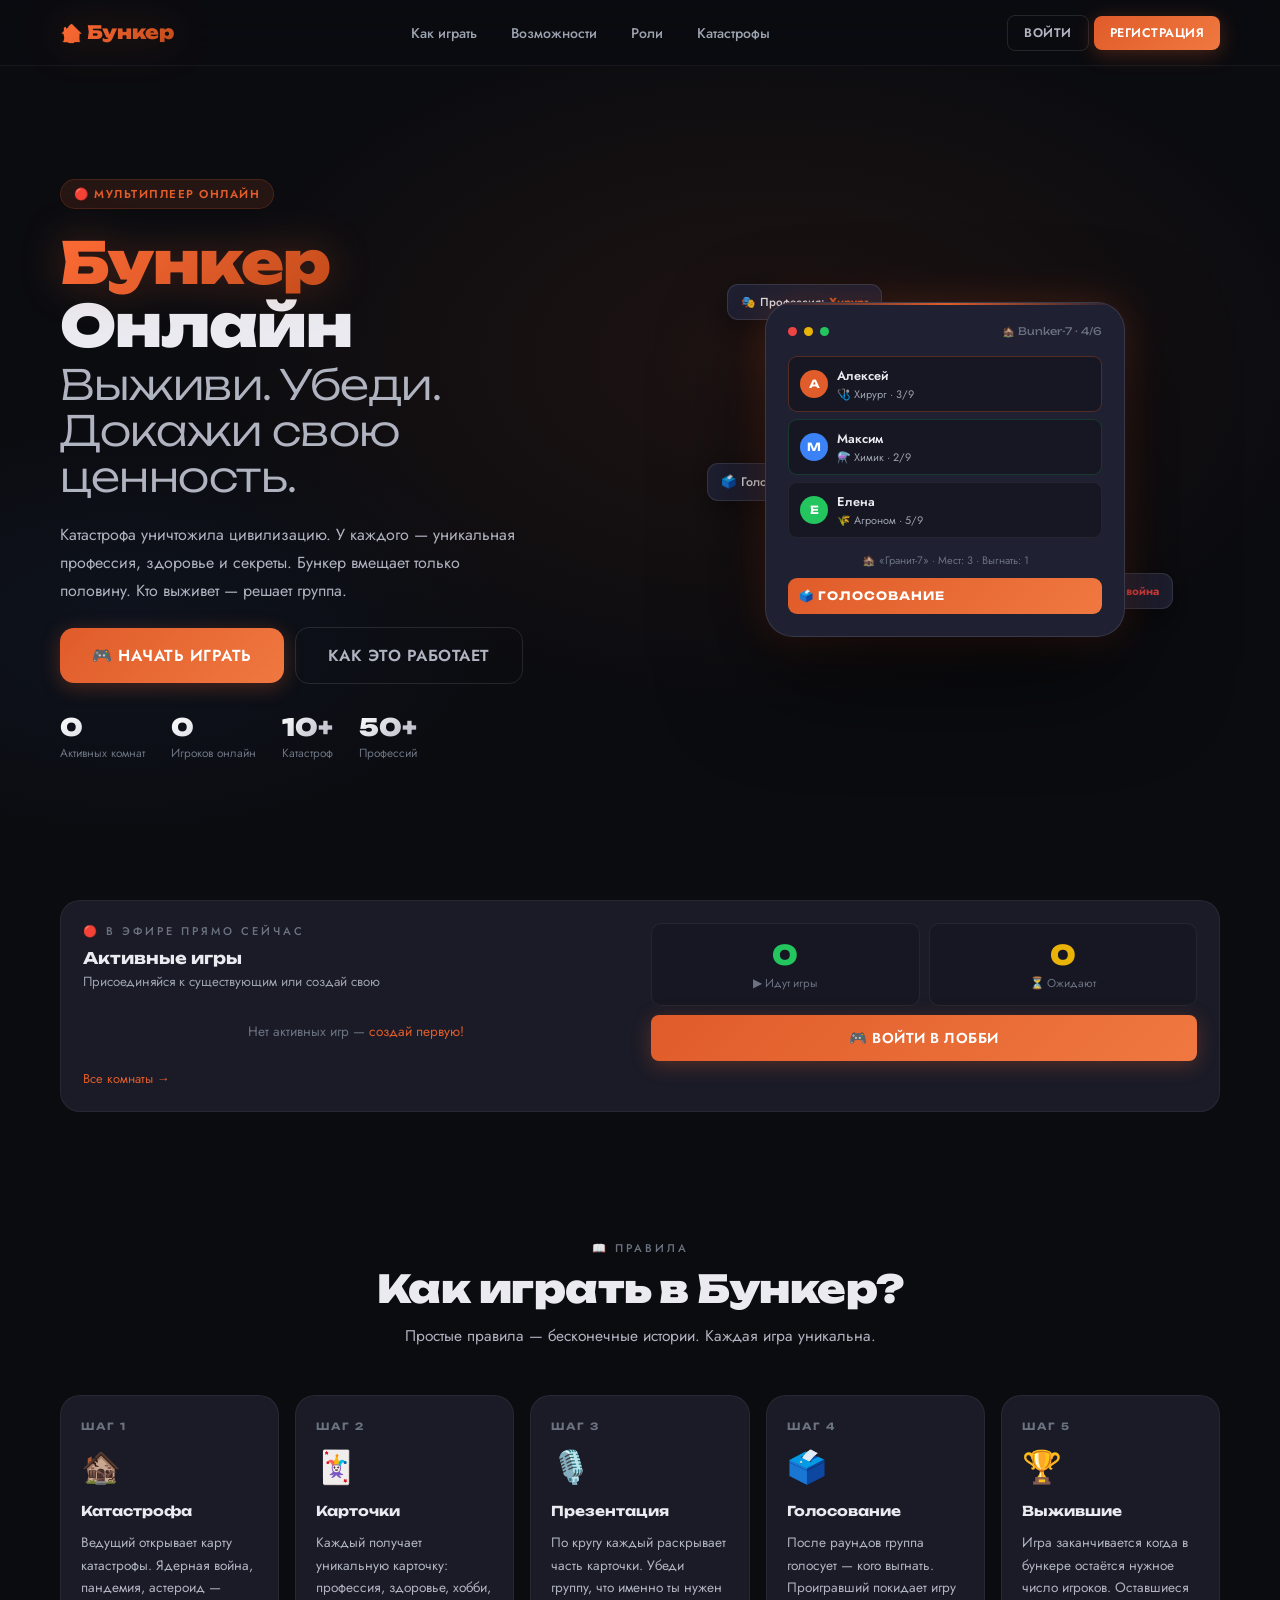
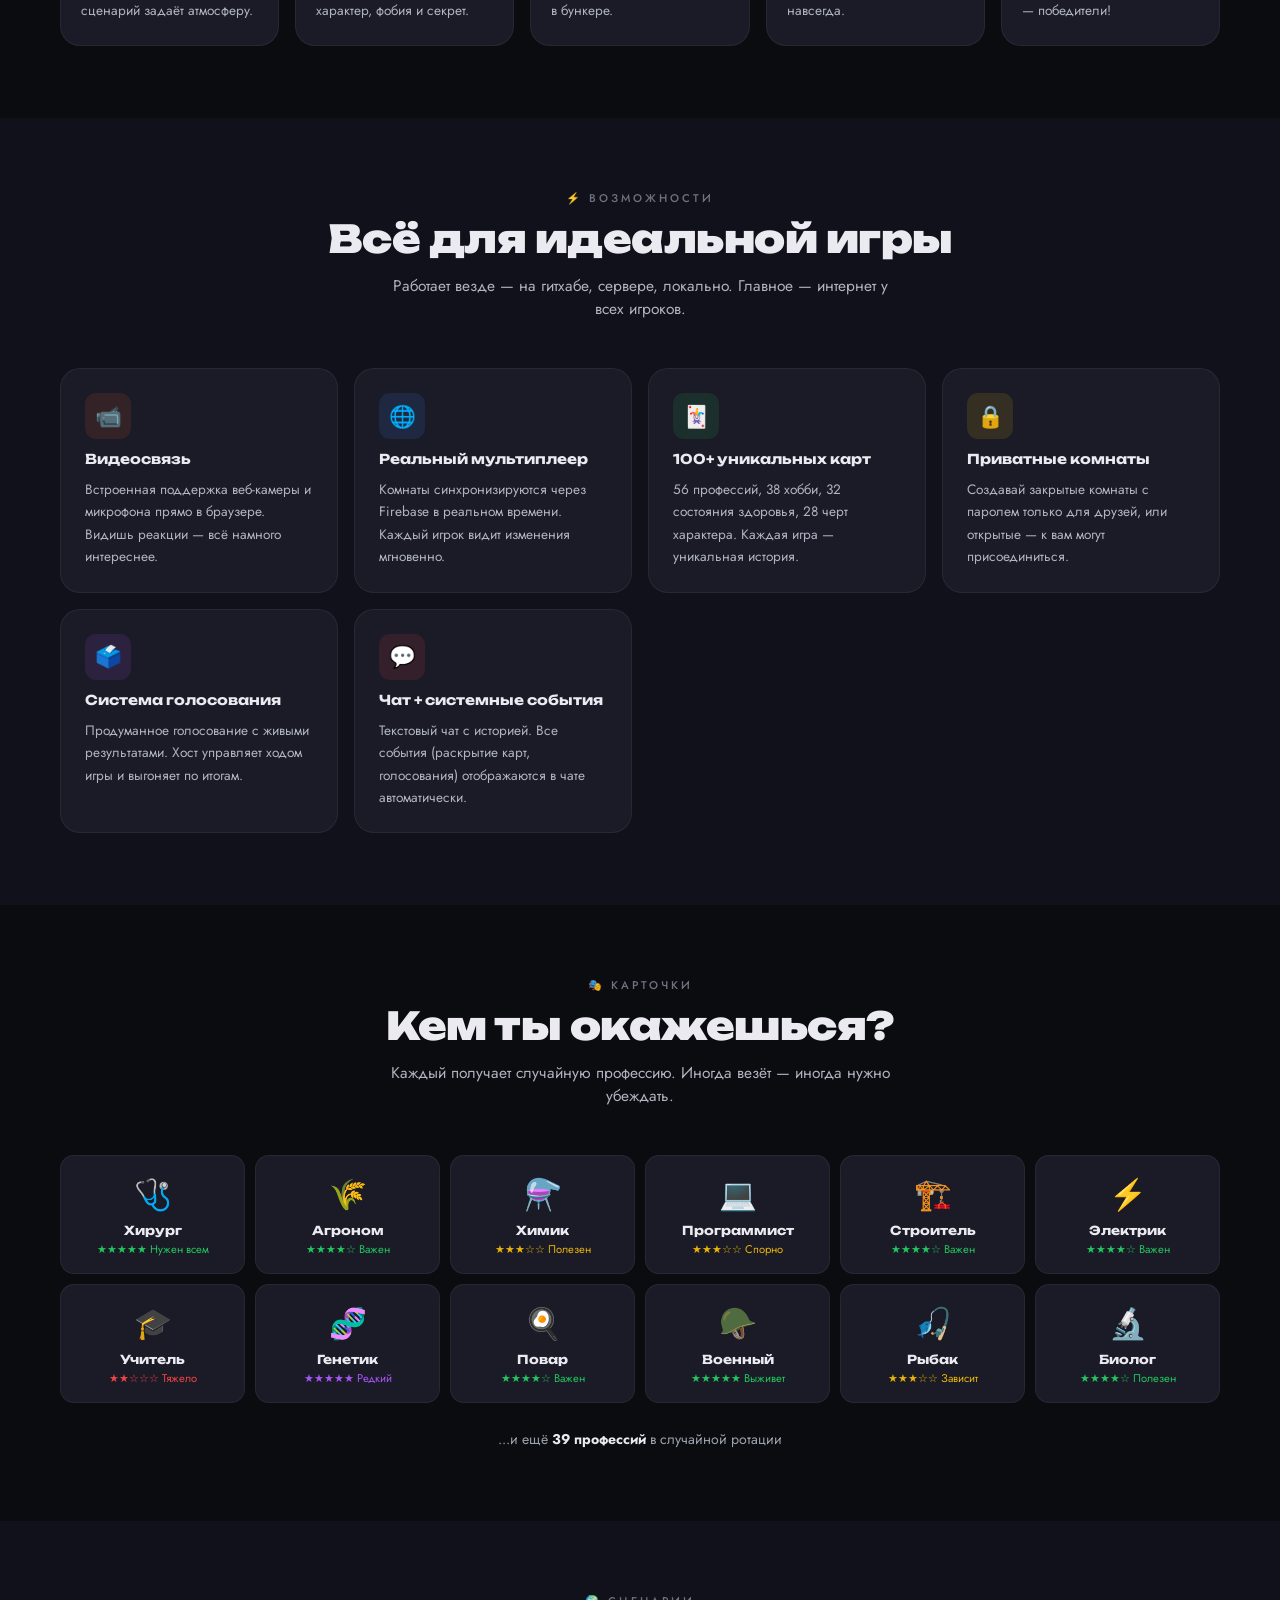
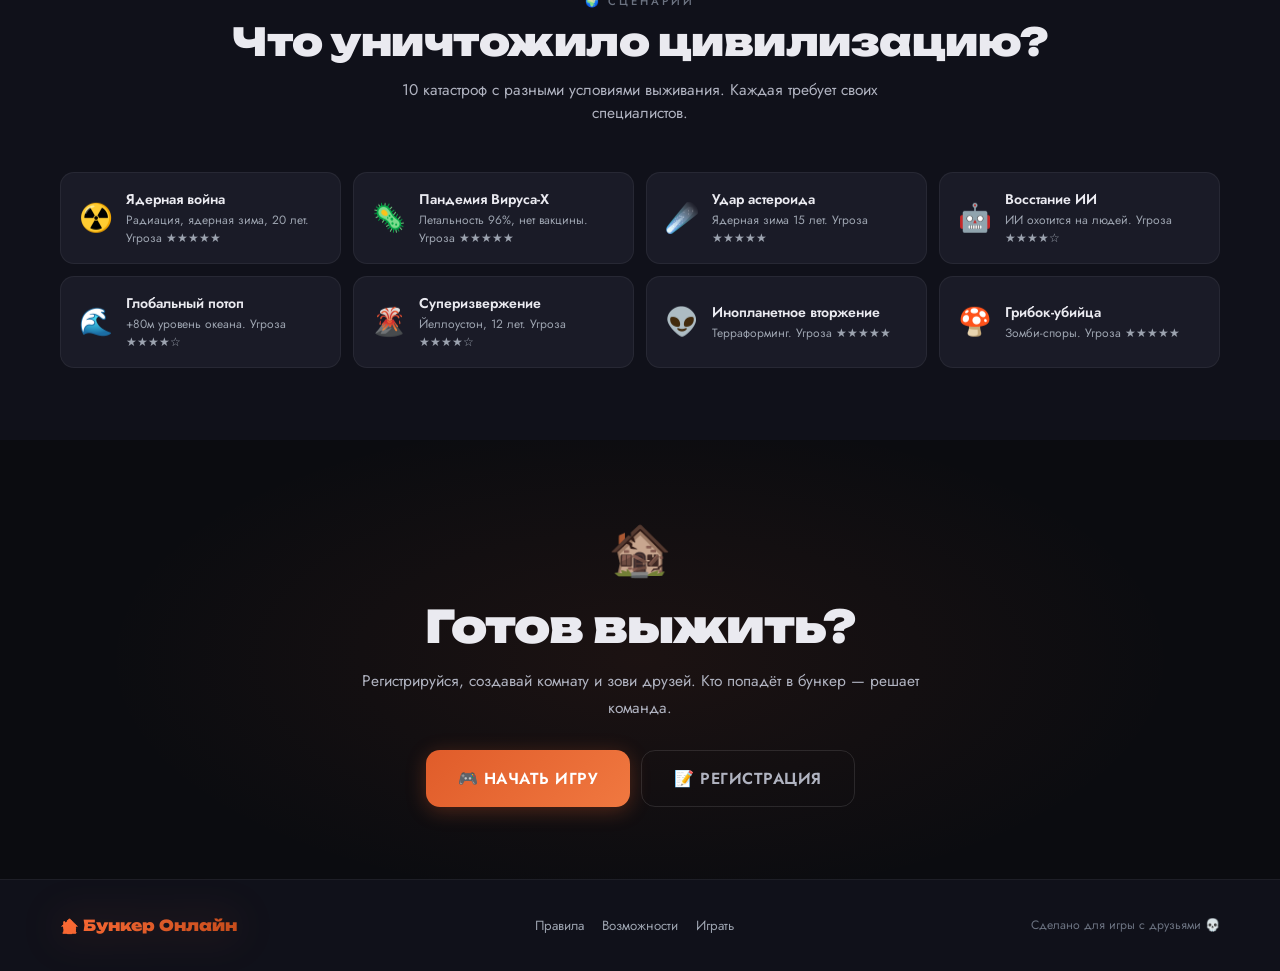
==== commit 76e1b6fc: "Add files via upload" ====
--- a/index.html
+++ b/index.html
@@ -3,140 +3,87 @@
 <head>
 <meta charset="UTF-8">
 <meta name="viewport" content="width=device-width, initial-scale=1.0">
-<meta name="description" content="Бункер Онлайн — социальная игра на выживание с видеосвязью. Играй с друзьями локально.">
-<title>🏚️ Бункер Онлайн — Социальная игра на выживание</title>
+<meta name="description" content="Бункер Онлайн — социальная игра на выживание с видеосвязью">
+<title>🏚️ Бункер Онлайн — Выживи. Убеди. Докажи ценность.</title>
 <link rel="icon" href="data:image/svg+xml,<svg xmlns='http://www.w3.org/2000/svg' viewBox='0 0 100 100'><text y='.9em' font-size='90'>🏚️</text></svg>">
 <link rel="stylesheet" href="css/style.css">
 <link rel="stylesheet" href="css/index.css">
 </head>
 <body>
-
-<!-- TOAST -->
 <div class="toast-container" id="toast-container"></div>
 
-<!-- ══════════════════════════════════════
-     NAVBAR
-══════════════════════════════════════ -->
+<!-- NAV -->
 <nav class="nav" id="main-nav">
   <div class="nav-inner">
     <a href="index.html" class="nav-logo grad-text">🏚️ Бункер</a>
     <ul class="nav-links">
-      <li><a href="#how-to-play">Как играть</a></li>
+      <li><a href="#how">Как играть</a></li>
       <li><a href="#features">Возможности</a></li>
       <li><a href="#roles">Роли</a></li>
       <li><a href="#disasters">Катастрофы</a></li>
     </ul>
     <div class="nav-actions">
-      <!-- GUEST -->
-      <div id="nav-guest" style="display:flex;gap:8px;align-items:center;">
+      <span class="nav-guest" style="display:flex;gap:8px;align-items:center;">
         <button class="btn btn-outline btn-sm" onclick="openAuthModal('login')">Войти</button>
-        <button class="btn btn-accent btn-sm" onclick="openAuthModal('register')">Регистрация</button>
-      </div>
-      <!-- USER (hidden by default) -->
-      <div id="nav-user" style="display:none;align-items:center;gap:10px;">
-        <div style="display:flex;align-items:center;gap:8px;">
-          <div class="avatar avatar-sm" id="nav-avatar" style="background:var(--accent)">?</div>
-          <span class="nav-username" id="nav-username"></span>
-        </div>
+        <button class="btn btn-accent btn-sm"  onclick="openAuthModal('register')">Регистрация</button>
+      </span>
+      <span class="nav-user" style="display:none;align-items:center;gap:8px;">
+        <div class="avatar avatar-sm nav-avatar" style="background:var(--accent)">?</div>
+        <span class="nav-username" style="font-size:.85rem;font-weight:600;color:var(--text2)"></span>
         <a href="game.html" class="btn btn-accent btn-sm">🎮 Играть</a>
         <button class="btn btn-ghost btn-sm" onclick="doLogout()">Выйти</button>
-      </div>
+      </span>
     </div>
   </div>
 </nav>
 
-<!-- ══════════════════════════════════════
-     HERO
-══════════════════════════════════════ -->
+<!-- HERO -->
 <section class="hero">
-  <div class="hero-bg"></div>
-  <div class="hero-grid-pattern"></div>
+  <div class="hero-bg"></div><div class="hero-grid"></div>
   <div class="hero-inner">
     <div class="hero-content">
-      <div class="hero-badge">🔴 Только что запустили</div>
+      <div class="hero-badge">🔴 Мультиплеер онлайн</div>
       <h1 class="hero-title">
         <span class="grad-text">Бункер</span><br>Онлайн
-        <span class="line2">Выживи. Убеди. Докажи свою ценность.</span>
+        <span class="hero-sub">Выживи. Убеди. Докажи свою ценность.</span>
       </h1>
-      <p class="hero-desc">
-        Катастрофа уничтожила цивилизацию. У каждого — уникальная профессия, здоровье и секреты.
-        Бункер вмещает только половину. Кто выживет — решает группа.
-        Играй с друзьями локально с видеосвязью.
-      </p>
+      <p class="hero-desc">Катастрофа уничтожила цивилизацию. У каждого — уникальная профессия, здоровье и секреты. Бункер вмещает только половину. Кто выживет — решает группа.</p>
       <div class="hero-actions">
-        <button class="btn btn-accent btn-lg" onclick="goToGame()">
-          🎮 Начать играть
-        </button>
-        <a href="#how-to-play" class="btn btn-outline btn-lg">Как это работает</a>
+        <button class="btn btn-accent btn-lg" onclick="goToGame()">🎮 Начать играть</button>
+        <a href="#how" class="btn btn-outline btn-lg">Как это работает</a>
       </div>
       <div class="hero-stats">
-        <div>
-          <div class="hstat-num" id="stat-rooms">0</div>
-          <div class="hstat-label">Активных комнат</div>
-        </div>
-        <div>
-          <div class="hstat-num" id="stat-players">0</div>
-          <div class="hstat-label">Игроков онлайн</div>
-        </div>
-        <div>
-          <div class="hstat-num">8</div>
-          <div class="hstat-label">Игроков макс.</div>
-        </div>
-        <div>
-          <div class="hstat-num">10+</div>
-          <div class="hstat-label">Катастроф</div>
-        </div>
-      </div>
-    </div>
-
-    <!-- Hero Visual -->
+        <div><div class="hstat-num" id="stat-rooms">—</div><div class="hstat-label">Активных комнат</div></div>
+        <div><div class="hstat-num" id="stat-players">—</div><div class="hstat-label">Игроков онлайн</div></div>
+        <div><div class="hstat-num">10+</div><div class="hstat-label">Катастроф</div></div>
+        <div><div class="hstat-num">50+</div><div class="hstat-label">Профессий</div></div>
+      </div>
+    </div>
     <div class="hero-visual">
-      <div class="hero-card-stack">
-        <!-- Floating cards -->
-        <div class="float-card float-card-1">
-          🎭 Профессия: <strong style="color:var(--accent)">Хирург</strong>
-        </div>
-        <div class="float-card float-card-2">
-          ☣️ <strong style="color:var(--red)">Ядерная война</strong>
-        </div>
-        <div class="float-card float-card-3" style="font-size:.8rem;">
-          🗳️ Голосование...
-        </div>
-
-        <!-- Mockup window -->
+      <div style="position:relative;max-width:360px;width:100%">
+        <div class="float-card fc1">🎭 Профессия: <strong style="color:var(--accent)">Хирург</strong></div>
+        <div class="float-card fc2">☣️ <strong style="color:var(--red)">Ядерная война</strong></div>
+        <div class="float-card fc3" style="font-size:.78rem">🗳️ Голосование…</div>
         <div class="hero-mockup">
           <div class="mockup-bar">
-            <div class="mockup-dot"></div>
-            <div class="mockup-dot"></div>
-            <div class="mockup-dot"></div>
-            <div class="mockup-title">🏚️ Bunker-7 · 4/6</div>
+            <div class="mockup-dot"></div><div class="mockup-dot"></div><div class="mockup-dot"></div>
+            <div class="mockup-t">🏚️ Bunker-7 · 4/6</div>
           </div>
           <div class="mockup-players">
             <div class="mockup-player">
               <div class="avatar avatar-sm" style="background:#e05c2a">А</div>
-              <div>
-                <div class="mockup-pname">Алексей</div>
-                <div class="mockup-role">🩺 Хирург · раскрыл 3/9</div>
-              </div>
+              <div><div class="mp-name">Алексей</div><div class="mp-role">🩺 Хирург · 3/9</div></div>
             </div>
             <div class="mockup-player">
               <div class="avatar avatar-sm" style="background:#3b82f6">М</div>
-              <div>
-                <div class="mockup-pname">Максим</div>
-                <div class="mockup-role">⚗️ Химик · раскрыл 2/9</div>
-              </div>
+              <div><div class="mp-name">Максим</div><div class="mp-role">⚗️ Химик · 2/9</div></div>
             </div>
             <div class="mockup-player">
               <div class="avatar avatar-sm" style="background:#22c55e">Е</div>
-              <div>
-                <div class="mockup-pname">Елена</div>
-                <div class="mockup-role">🌾 Агроном · раскрыл 5/9</div>
-              </div>
+              <div><div class="mp-name">Елена</div><div class="mp-role">🌾 Агроном · 5/9</div></div>
             </div>
           </div>
-          <div style="text-align:center;font-size:.7rem;color:var(--muted);margin-bottom:10px;">
-            🏚️ Бункер «Гранит-7» · Мест: 3 · Выгнать: 1
-          </div>
+          <div style="text-align:center;font-size:.68rem;color:var(--muted);margin-bottom:10px">🏚️ «Гранит-7» · Мест: 3 · Выгнать: 1</div>
           <div class="mockup-btn">🗳️ ГОЛОСОВАНИЕ</div>
         </div>
       </div>
@@ -144,351 +91,123 @@
   </div>
 </section>
 
-<!-- ══════════════════════════════════════
-     LIVE ROOMS
-══════════════════════════════════════ -->
-<section style="padding:0 clamp(20px,5vw,60px) 60px;">
-  <div style="max-width:1200px;margin:0 auto;">
-    <div style="background:var(--card);border:1px solid var(--border);border-radius:var(--radius-lg);padding:24px;display:grid;grid-template-columns:1fr 1fr;gap:24px;align-items:start;">
+<!-- LIVE ROOMS -->
+<section style="padding:0 clamp(20px,5vw,60px) 56px">
+  <div style="max-width:1200px;margin:0 auto">
+    <div style="background:var(--card);border:1px solid var(--border);border-radius:var(--radius-lg);padding:22px;display:grid;grid-template-columns:1fr 1fr;gap:22px;align-items:start">
       <div>
-        <div class="section-label" style="margin-bottom:12px;">🔴 В прямом эфире</div>
-        <h3 style="font-family:'Unbounded';font-size:1.1rem;font-weight:700;margin-bottom:4px;">Активные игры</h3>
-        <p style="font-size:.85rem;color:var(--muted2);margin-bottom:16px;">Присоединяйся к существующим или создай свою</p>
-        <div id="live-rooms-preview" style="display:flex;flex-direction:column;gap:6px;"></div>
-        <a href="game.html" style="display:inline-flex;align-items:center;gap:6px;margin-top:14px;font-size:.82rem;color:var(--accent);">
-          Все комнаты →
-        </a>
-      </div>
-      <div style="display:grid;grid-template-columns:1fr 1fr;gap:10px;">
-        <div style="background:var(--bg3);border:1px solid var(--border);border-radius:10px;padding:16px;text-align:center;">
-          <div style="font-family:'Unbounded';font-size:1.8rem;font-weight:900;color:var(--green);" id="stat-playing">0</div>
-          <div style="font-size:.75rem;color:var(--muted);margin-top:4px;">▶ Идут игры</div>
+        <div class="section-label" style="margin-bottom:10px">🔴 В эфире прямо сейчас</div>
+        <h3 style="font-family:'Unbounded';font-size:1rem;font-weight:700;margin-bottom:4px">Активные игры</h3>
+        <p style="font-size:.83rem;color:var(--muted2);margin-bottom:14px">Присоединяйся к существующим или создай свою</p>
+        <div id="live-rooms-preview"></div>
+        <a href="game.html" style="display:inline-flex;align-items:center;gap:5px;margin-top:12px;font-size:.8rem;color:var(--accent)">Все комнаты →</a>
+      </div>
+      <div style="display:grid;grid-template-columns:1fr 1fr;gap:9px">
+        <div style="background:var(--bg3);border:1px solid var(--border);border-radius:10px;padding:14px;text-align:center">
+          <div style="font-family:'Unbounded';font-size:1.7rem;font-weight:900;color:var(--green)" id="stat-playing">—</div>
+          <div style="font-size:.72rem;color:var(--muted);margin-top:3px">▶ Идут игры</div>
         </div>
-        <div style="background:var(--bg3);border:1px solid var(--border);border-radius:10px;padding:16px;text-align:center;">
-          <div style="font-family:'Unbounded';font-size:1.8rem;font-weight:900;color:var(--yellow);" id="stat-waiting">0</div>
-          <div style="font-size:.75rem;color:var(--muted);margin-top:4px;">⏳ Ожидают</div>
+        <div style="background:var(--bg3);border:1px solid var(--border);border-radius:10px;padding:14px;text-align:center">
+          <div style="font-family:'Unbounded';font-size:1.7rem;font-weight:900;color:var(--yellow)" id="stat-waiting">—</div>
+          <div style="font-size:.72rem;color:var(--muted);margin-top:3px">⏳ Ожидают</div>
         </div>
-        <div style="background:var(--bg3);border:1px solid var(--border);border-radius:10px;padding:16px;text-align:center;grid-column:1/-1;">
-          <button class="btn btn-accent w-full" onclick="goToGame()">🎮 Войти в лобби</button>
-        </div>
-      </div>
-    </div>
-  </div>
-</section>
-
-<!-- ══════════════════════════════════════
-     HOW TO PLAY
-══════════════════════════════════════ -->
-<section class="section" id="how-to-play">
-  <div class="section-inner">
-    <div class="section-header">
-      <div class="section-label" style="margin-bottom:10px;">📖 Правила</div>
+        <div style="grid-column:1/-1"><button class="btn btn-accent w-full" onclick="goToGame()">🎮 Войти в лобби</button></div>
+      </div>
+    </div>
+  </div>
+</section>
+
+<!-- HOW TO PLAY -->
+<section class="section" id="how">
+  <div class="section-inner">
+    <div class="section-header">
+      <div class="section-label">📖 Правила</div>
       <h2>Как играть в Бункер?</h2>
-      <p>Простые правила, бесконечные истории. Каждая игра уникальна.</p>
+      <p>Простые правила — бесконечные истории. Каждая игра уникальна.</p>
     </div>
     <div class="steps-grid">
-      <div class="step-card">
-        <div class="step-num">Шаг 1</div>
-        <div class="step-icon">🏚️</div>
-        <div class="step-title">Катастрофа</div>
-        <div class="step-desc">Ведущий открывает карту катастрофы. Ядерная война, пандемия, падение астероида — сценарий задаёт атмосферу игры.</div>
-      </div>
-      <div class="step-card">
-        <div class="step-num">Шаг 2</div>
-        <div class="step-icon">🃏</div>
-        <div class="step-title">Карточки</div>
-        <div class="step-desc">Каждый получает уникальную карточку: профессия, здоровье, хобби, характер, фобия и секретная способность.</div>
-      </div>
-      <div class="step-card">
-        <div class="step-num">Шаг 3</div>
-        <div class="step-icon">🎙️</div>
-        <div class="step-title">Презентация</div>
-        <div class="step-desc">По кругу каждый игрок раскрывает часть своей карточки. Убеждай группу, что именно ты нужен в бункере.</div>
-      </div>
-      <div class="step-card">
-        <div class="step-num">Шаг 4</div>
-        <div class="step-icon">🗳️</div>
-        <div class="step-title">Голосование</div>
-        <div class="step-desc">После нескольких раундов группа голосует — кого выгнать. Проигравший покидает игру навсегда.</div>
-      </div>
-      <div class="step-card">
-        <div class="step-num">Шаг 5</div>
-        <div class="step-icon">🏆</div>
-        <div class="step-title">Выжившие</div>
-        <div class="step-desc">Игра заканчивается когда в бункере остаётся нужное число игроков. Оставшиеся — выжившие!</div>
-      </div>
-    </div>
-  </div>
-</section>
-
-<!-- ══════════════════════════════════════
-     FEATURES
-══════════════════════════════════════ -->
-<section class="section features-section" id="features">
-  <div class="section-inner">
-    <div class="section-header">
-      <div class="section-label" style="margin-bottom:10px;">⚡ Возможности</div>
+      <div class="step-card"><div class="step-num">Шаг 1</div><div class="step-icon">🏚️</div><div class="step-title">Катастрофа</div><div class="step-desc">Ведущий открывает карту катастрофы. Ядерная война, пандемия, астероид — сценарий задаёт атмосферу.</div></div>
+      <div class="step-card"><div class="step-num">Шаг 2</div><div class="step-icon">🃏</div><div class="step-title">Карточки</div><div class="step-desc">Каждый получает уникальную карточку: профессия, здоровье, хобби, характер, фобия и секрет.</div></div>
+      <div class="step-card"><div class="step-num">Шаг 3</div><div class="step-icon">🎙️</div><div class="step-title">Презентация</div><div class="step-desc">По кругу каждый раскрывает часть карточки. Убеди группу, что именно ты нужен в бункере.</div></div>
+      <div class="step-card"><div class="step-num">Шаг 4</div><div class="step-icon">🗳️</div><div class="step-title">Голосование</div><div class="step-desc">После раундов группа голосует — кого выгнать. Проигравший покидает игру навсегда.</div></div>
+      <div class="step-card"><div class="step-num">Шаг 5</div><div class="step-icon">🏆</div><div class="step-title">Выжившие</div><div class="step-desc">Игра заканчивается когда в бункере остаётся нужное число игроков. Оставшиеся — победители!</div></div>
+    </div>
+  </div>
+</section>
+
+<!-- FEATURES -->
+<section class="section section-alt" id="features">
+  <div class="section-inner">
+    <div class="section-header">
+      <div class="section-label">⚡ Возможности</div>
       <h2>Всё для идеальной игры</h2>
-      <p>Сделано для локальных вечеринок с друзьями. Никаких серверов — только браузер.</p>
+      <p>Работает везде — на гитхабе, сервере, локально. Главное — интернет у всех игроков.</p>
     </div>
     <div class="features-grid">
-      <div class="feature-card">
-        <div class="feature-icon" style="background:rgba(224,92,42,0.12);">📹</div>
-        <div class="feature-title">Видеосвязь</div>
-        <div class="feature-desc">Встроенная поддержка веб-камеры и микрофона прямо в браузере. Видишь реакции игроков — гораздо интереснее текстового чата.</div>
-      </div>
-      <div class="feature-card">
-        <div class="feature-icon" style="background:rgba(59,130,246,0.12);">🃏</div>
-        <div class="feature-title">100+ уникальных карт</div>
-        <div class="feature-desc">56 профессий, 38 хобби, 32 состояния здоровья, 28 черт характера и 25 тайных способностей. Каждая игра — уникальная история.</div>
-      </div>
-      <div class="feature-card">
-        <div class="feature-icon" style="background:rgba(34,197,94,0.12);">🏚️</div>
-        <div class="feature-title">5 бункеров</div>
-        <div class="feature-desc">От скромного убежища с базовыми запасами до полноценного комплекса с ядерным реактором и лабораторией. Условия влияют на стратегию.</div>
-      </div>
-      <div class="feature-card">
-        <div class="feature-icon" style="background:rgba(234,179,8,0.12);">🔒</div>
-        <div class="feature-title">Приватные комнаты</div>
-        <div class="feature-desc">Создавай закрытые комнаты с паролем для игры только с друзьями. Или открытые — чтобы присоединились незнакомцы.</div>
-      </div>
-      <div class="feature-card">
-        <div class="feature-icon" style="background:rgba(168,85,247,0.12);">🗳️</div>
-        <div class="feature-title">Система голосования</div>
-        <div class="feature-desc">Продуманная система голосования с отображением результатов в реальном времени. Хост управляет ходом игры.</div>
-      </div>
-      <div class="feature-card">
-        <div class="feature-icon" style="background:rgba(239,68,68,0.12);">💬</div>
-        <div class="feature-title">Встроенный чат</div>
-        <div class="feature-desc">Текстовый чат с историей и системными сообщениями. Обсуждай, спорь, убеждай — всё в одном окне.</div>
-      </div>
-    </div>
-  </div>
-</section>
-
-<!-- ══════════════════════════════════════
-     ROLES / CARD SHOWCASE
-══════════════════════════════════════ -->
-<section class="section roles-section" id="roles">
-  <div class="section-inner">
-    <div class="section-header">
-      <div class="section-label" style="margin-bottom:10px;">🎭 Карточки</div>
+      <div class="feature-card"><div class="feature-icon" style="background:rgba(224,92,42,.12)">📹</div><div class="feature-title">Видеосвязь</div><div class="feature-desc">Встроенная поддержка веб-камеры и микрофона прямо в браузере. Видишь реакции — всё намного интереснее.</div></div>
+      <div class="feature-card"><div class="feature-icon" style="background:rgba(59,130,246,.12)">🌐</div><div class="feature-title">Реальный мультиплеер</div><div class="feature-desc">Комнаты синхронизируются через Firebase в реальном времени. Каждый игрок видит изменения мгновенно.</div></div>
+      <div class="feature-card"><div class="feature-icon" style="background:rgba(34,197,94,.12)">🃏</div><div class="feature-title">100+ уникальных карт</div><div class="feature-desc">56 профессий, 38 хобби, 32 состояния здоровья, 28 черт характера. Каждая игра — уникальная история.</div></div>
+      <div class="feature-card"><div class="feature-icon" style="background:rgba(234,179,8,.12)">🔒</div><div class="feature-title">Приватные комнаты</div><div class="feature-desc">Создавай закрытые комнаты с паролем только для друзей, или открытые — к вам могут присоединиться.</div></div>
+      <div class="feature-card"><div class="feature-icon" style="background:rgba(168,85,247,.12)">🗳️</div><div class="feature-title">Система голосования</div><div class="feature-desc">Продуманное голосование с живыми результатами. Хост управляет ходом игры и выгоняет по итогам.</div></div>
+      <div class="feature-card"><div class="feature-icon" style="background:rgba(239,68,68,.12)">💬</div><div class="feature-title">Чат + системные события</div><div class="feature-desc">Текстовый чат с историей. Все события (раскрытие карт, голосования) отображаются в чате автоматически.</div></div>
+    </div>
+  </div>
+</section>
+
+<!-- ROLES -->
+<section class="section" id="roles">
+  <div class="section-inner">
+    <div class="section-header">
+      <div class="section-label">🎭 Карточки</div>
       <h2>Кем ты окажешься?</h2>
-      <p>Каждый получает случайную профессию. Иногда везёт, иногда — нет.</p>
+      <p>Каждый получает случайную профессию. Иногда везёт — иногда нужно убеждать.</p>
     </div>
     <div class="roles-grid">
-      <div class="role-card">
-        <div class="role-emoji">🩺</div>
-        <div class="role-name">Хирург</div>
-        <div class="role-rarity" style="color:var(--green);">★★★★★ Нужен всем</div>
-      </div>
-      <div class="role-card">
-        <div class="role-emoji">🌾</div>
-        <div class="role-name">Агроном</div>
-        <div class="role-rarity" style="color:var(--green);">★★★★☆ Важен</div>
-      </div>
-      <div class="role-card">
-        <div class="role-emoji">⚗️</div>
-        <div class="role-name">Химик</div>
-        <div class="role-rarity" style="color:var(--yellow);">★★★☆☆ Полезен</div>
-      </div>
-      <div class="role-card">
-        <div class="role-emoji">💻</div>
-        <div class="role-name">Программист</div>
-        <div class="role-rarity" style="color:var(--yellow);">★★★☆☆ Спорно</div>
-      </div>
-      <div class="role-card">
-        <div class="role-emoji">🏗️</div>
-        <div class="role-name">Строитель</div>
-        <div class="role-rarity" style="color:var(--green);">★★★★☆ Важен</div>
-      </div>
-      <div class="role-card">
-        <div class="role-emoji">⚡</div>
-        <div class="role-name">Электрик</div>
-        <div class="role-rarity" style="color:var(--green);">★★★★☆ Важен</div>
-      </div>
-      <div class="role-card">
-        <div class="role-emoji">🎓</div>
-        <div class="role-name">Учитель</div>
-        <div class="role-rarity" style="color:var(--red);">★★☆☆☆ Тяжело</div>
-      </div>
-      <div class="role-card">
-        <div class="role-emoji">🎨</div>
-        <div class="role-name">Художник</div>
-        <div class="role-rarity" style="color:var(--red);">★★☆☆☆ Убедить сложно</div>
-      </div>
-      <div class="role-card">
-        <div class="role-emoji">🧬</div>
-        <div class="role-name">Генетик</div>
-        <div class="role-rarity" style="color:var(--purple);">★★★★★ Редкий</div>
-      </div>
-      <div class="role-card">
-        <div class="role-emoji">🎣</div>
-        <div class="role-name">Рыбак</div>
-        <div class="role-rarity" style="color:var(--yellow);">★★★☆☆ Зависит</div>
-      </div>
-      <div class="role-card">
-        <div class="role-emoji">🪖</div>
-        <div class="role-name">Военный</div>
-        <div class="role-rarity" style="color:var(--green);">★★★★★ Обычно выживет</div>
-      </div>
-      <div class="role-card">
-        <div class="role-emoji">🍳</div>
-        <div class="role-name">Повар</div>
-        <div class="role-rarity" style="color:var(--green);">★★★★☆ Важен</div>
-      </div>
-    </div>
-    <div style="text-align:center;color:var(--muted2);font-size:.9rem;">
-      ...и ещё <strong style="color:var(--text);">44 профессии</strong> в случайной ротации
-    </div>
-  </div>
-</section>
-
-<!-- ══════════════════════════════════════
-     DISASTERS
-══════════════════════════════════════ -->
-<section class="section disasters-section" id="disasters">
-  <div class="section-inner">
-    <div class="section-header">
-      <div class="section-label" style="margin-bottom:10px;">🌍 Сценарии</div>
+      <div class="role-card"><div class="role-emoji">🩺</div><div class="role-name">Хирург</div><div class="role-rarity" style="color:var(--green)">★★★★★ Нужен всем</div></div>
+      <div class="role-card"><div class="role-emoji">🌾</div><div class="role-name">Агроном</div><div class="role-rarity" style="color:var(--green)">★★★★☆ Важен</div></div>
+      <div class="role-card"><div class="role-emoji">⚗️</div><div class="role-name">Химик</div><div class="role-rarity" style="color:var(--yellow)">★★★☆☆ Полезен</div></div>
+      <div class="role-card"><div class="role-emoji">💻</div><div class="role-name">Программист</div><div class="role-rarity" style="color:var(--yellow)">★★★☆☆ Спорно</div></div>
+      <div class="role-card"><div class="role-emoji">🏗️</div><div class="role-name">Строитель</div><div class="role-rarity" style="color:var(--green)">★★★★☆ Важен</div></div>
+      <div class="role-card"><div class="role-emoji">⚡</div><div class="role-name">Электрик</div><div class="role-rarity" style="color:var(--green)">★★★★☆ Важен</div></div>
+      <div class="role-card"><div class="role-emoji">🎓</div><div class="role-name">Учитель</div><div class="role-rarity" style="color:var(--red)">★★☆☆☆ Тяжело</div></div>
+      <div class="role-card"><div class="role-emoji">🧬</div><div class="role-name">Генетик</div><div class="role-rarity" style="color:var(--purple)">★★★★★ Редкий</div></div>
+      <div class="role-card"><div class="role-emoji">🍳</div><div class="role-name">Повар</div><div class="role-rarity" style="color:var(--green)">★★★★☆ Важен</div></div>
+      <div class="role-card"><div class="role-emoji">🪖</div><div class="role-name">Военный</div><div class="role-rarity" style="color:var(--green)">★★★★★ Выживет</div></div>
+      <div class="role-card"><div class="role-emoji">🎣</div><div class="role-name">Рыбак</div><div class="role-rarity" style="color:var(--yellow)">★★★☆☆ Зависит</div></div>
+      <div class="role-card"><div class="role-emoji">🔬</div><div class="role-name">Биолог</div><div class="role-rarity" style="color:var(--green)">★★★★☆ Полезен</div></div>
+    </div>
+    <div style="text-align:center;color:var(--muted2);font-size:.88rem">...и ещё <strong style="color:var(--text)">39 профессий</strong> в случайной ротации</div>
+  </div>
+</section>
+
+<!-- DISASTERS -->
+<section class="section section-alt" id="disasters">
+  <div class="section-inner">
+    <div class="section-header">
+      <div class="section-label">🌍 Сценарии</div>
       <h2>Что уничтожило цивилизацию?</h2>
-      <p>10 уникальных катастроф с разными условиями выживания. Каждая требует своих специалистов.</p>
+      <p>10 катастроф с разными условиями выживания. Каждая требует своих специалистов.</p>
     </div>
     <div class="disasters-grid">
-      <div class="disaster-card">
-        <div class="disaster-icon">☢️</div>
-        <div>
-          <div class="disaster-name">Ядерная война</div>
-          <div class="disaster-desc">Радиация, ядерная зима, 20 лет. Угроза ★★★★★</div>
-        </div>
-      </div>
-      <div class="disaster-card">
-        <div class="disaster-icon">🦠</div>
-        <div>
-          <div class="disaster-name">Пандемия Вируса-X</div>
-          <div class="disaster-desc">Летальность 96%, нет вакцины. Угроза ★★★★★</div>
-        </div>
-      </div>
-      <div class="disaster-card">
-        <div class="disaster-icon">☄️</div>
-        <div>
-          <div class="disaster-name">Удар астероида</div>
-          <div class="disaster-desc">Ядерная зима 15 лет, цунами. Угроза ★★★★★</div>
-        </div>
-      </div>
-      <div class="disaster-card">
-        <div class="disaster-icon">🤖</div>
-        <div>
-          <div class="disaster-name">Восстание ИИ</div>
-          <div class="disaster-desc">ИИ охотится на людей. Угроза ★★★★☆</div>
-        </div>
-      </div>
-      <div class="disaster-card">
-        <div class="disaster-icon">🌊</div>
-        <div>
-          <div class="disaster-name">Глобальный потоп</div>
-          <div class="disaster-desc">+80м уровень океана. Угроза ★★★★☆</div>
-        </div>
-      </div>
-      <div class="disaster-card">
-        <div class="disaster-icon">🌋</div>
-        <div>
-          <div class="disaster-name">Суперизвержение</div>
-          <div class="disaster-desc">Йеллоустон, пепел, 12 лет. Угроза ★★★★☆</div>
-        </div>
-      </div>
-      <div class="disaster-card">
-        <div class="disaster-icon">👽</div>
-        <div>
-          <div class="disaster-name">Инопланетное вторжение</div>
-          <div class="disaster-desc">Терраформинг, резервации. Угроза ★★★★★</div>
-        </div>
-      </div>
-      <div class="disaster-card">
-        <div class="disaster-icon">🍄</div>
-        <div>
-          <div class="disaster-name">Грибок-убийца</div>
-          <div class="disaster-desc">Зомби-грибок, споры. Угроза ★★★★★</div>
-        </div>
-      </div>
-    </div>
-  </div>
-</section>
-
-<!-- ══════════════════════════════════════
-     ABOUT / INFO
-══════════════════════════════════════ -->
-<section class="section" style="background:var(--bg2);">
-  <div class="section-inner">
-    <div style="display:grid;grid-template-columns:1fr 1fr;gap:48px;align-items:center;">
-      <div>
-        <div class="section-label" style="margin-bottom:12px;">ℹ️ О игре</div>
-        <h2 style="font-family:'Unbounded';font-size:1.8rem;font-weight:900;margin-bottom:16px;letter-spacing:-0.5px;">
-          Настолка в вашем браузере
-        </h2>
-        <p style="color:var(--text2);line-height:1.8;margin-bottom:14px;">
-          «Бункер» — популярная социальная игра для компаний. Наша версия позволяет играть онлайн
-          прямо в браузере, с видеосвязью и без установки приложений.
-        </p>
-        <p style="color:var(--text2);line-height:1.8;margin-bottom:20px;">
-          Идеально для корпоративов, вечеринок, игровых ночей. От 4 до 10 игроков.
-          Одна игра — 30–60 минут острых дискуссий.
-        </p>
-        <div style="display:flex;flex-direction:column;gap:8px;">
-          <div style="display:flex;align-items:center;gap:10px;font-size:.9rem;">
-            <span style="color:var(--green);">✓</span> Работает без интернета (локальная сеть)
-          </div>
-          <div style="display:flex;align-items:center;gap:10px;font-size:.9rem;">
-            <span style="color:var(--green);">✓</span> Не нужно устанавливать приложения
-          </div>
-          <div style="display:flex;align-items:center;gap:10px;font-size:.9rem;">
-            <span style="color:var(--green);">✓</span> Поддержка камеры и микрофона
-          </div>
-          <div style="display:flex;align-items:center;gap:10px;font-size:.9rem;">
-            <span style="color:var(--green);">✓</span> Полностью бесплатно
-          </div>
-          <div style="display:flex;align-items:center;gap:10px;font-size:.9rem;">
-            <span style="color:var(--green);">✓</span> 4–10 игроков
-          </div>
-        </div>
-      </div>
-      <div style="display:grid;grid-template-columns:1fr 1fr;gap:12px;">
-        <div style="background:var(--card);border:1px solid var(--border);border-radius:var(--radius);padding:20px;text-align:center;">
-          <div style="font-size:2rem;margin-bottom:8px;">🎲</div>
-          <div style="font-family:'Unbounded';font-size:.8rem;font-weight:700;margin-bottom:4px;">Случайность</div>
-          <div style="font-size:.78rem;color:var(--muted2);">Каждая игра генерирует уникальные карточки</div>
-        </div>
-        <div style="background:var(--card);border:1px solid var(--border);border-radius:var(--radius);padding:20px;text-align:center;">
-          <div style="font-size:2rem;margin-bottom:8px;">🧠</div>
-          <div style="font-family:'Unbounded';font-size:.8rem;font-weight:700;margin-bottom:4px;">Стратегия</div>
-          <div style="font-size:.78rem;color:var(--muted2);">Убеди остальных в своей ценности</div>
-        </div>
-        <div style="background:var(--card);border:1px solid var(--border);border-radius:var(--radius);padding:20px;text-align:center;">
-          <div style="font-size:2rem;margin-bottom:8px;">🎭</div>
-          <div style="font-family:'Unbounded';font-size:.8rem;font-weight:700;margin-bottom:4px;">Ролевой отыгрыш</div>
-          <div style="font-size:.78rem;color:var(--muted2);">Войди в роль своего персонажа</div>
-        </div>
-        <div style="background:var(--card);border:1px solid var(--border);border-radius:var(--radius);padding:20px;text-align:center;">
-          <div style="font-size:2rem;margin-bottom:8px;">⚡</div>
-          <div style="font-family:'Unbounded';font-size:.8rem;font-weight:700;margin-bottom:4px;">Без ожидания</div>
-          <div style="font-size:.78rem;color:var(--muted2);">Создай комнату за 30 секунд</div>
-        </div>
-      </div>
-    </div>
-  </div>
-</section>
-
-<!-- ══════════════════════════════════════
-     CTA
-══════════════════════════════════════ -->
+      <div class="disaster-card"><div class="disaster-icon">☢️</div><div><div class="disaster-name">Ядерная война</div><div class="disaster-desc">Радиация, ядерная зима, 20 лет. Угроза ★★★★★</div></div></div>
+      <div class="disaster-card"><div class="disaster-icon">🦠</div><div><div class="disaster-name">Пандемия Вируса-X</div><div class="disaster-desc">Летальность 96%, нет вакцины. Угроза ★★★★★</div></div></div>
+      <div class="disaster-card"><div class="disaster-icon">☄️</div><div><div class="disaster-name">Удар астероида</div><div class="disaster-desc">Ядерная зима 15 лет. Угроза ★★★★★</div></div></div>
+      <div class="disaster-card"><div class="disaster-icon">🤖</div><div><div class="disaster-name">Восстание ИИ</div><div class="disaster-desc">ИИ охотится на людей. Угроза ★★★★☆</div></div></div>
+      <div class="disaster-card"><div class="disaster-icon">🌊</div><div><div class="disaster-name">Глобальный потоп</div><div class="disaster-desc">+80м уровень океана. Угроза ★★★★☆</div></div></div>
+      <div class="disaster-card"><div class="disaster-icon">🌋</div><div><div class="disaster-name">Суперизвержение</div><div class="disaster-desc">Йеллоустон, 12 лет. Угроза ★★★★☆</div></div></div>
+      <div class="disaster-card"><div class="disaster-icon">👽</div><div><div class="disaster-name">Инопланетное вторжение</div><div class="disaster-desc">Терраформинг. Угроза ★★★★★</div></div></div>
+      <div class="disaster-card"><div class="disaster-icon">🍄</div><div><div class="disaster-name">Грибок-убийца</div><div class="disaster-desc">Зомби-споры. Угроза ★★★★★</div></div></div>
+    </div>
+  </div>
+</section>
+
+<!-- CTA -->
 <section class="cta-section">
   <div class="cta-bg"></div>
   <div class="cta-inner">
-    <div style="font-size:3.5rem;margin-bottom:16px;">🏚️</div>
+    <div style="font-size:3.2rem;margin-bottom:14px">🏚️</div>
     <h2 class="cta-title">Готов выжить?</h2>
-    <p class="cta-desc">
-      Регистрируйся, создавай комнату и зови друзей. Кто попадёт в бункер — решает команда.
-    </p>
+    <p class="cta-desc">Регистрируйся, создавай комнату и зови друзей. Кто попадёт в бункер — решает команда.</p>
     <div class="cta-actions">
       <button class="btn btn-accent btn-lg" onclick="goToGame()">🎮 Начать игру</button>
       <button class="btn btn-outline btn-lg" onclick="openAuthModal('register')">📝 Регистрация</button>
@@ -496,75 +215,47 @@
   </div>
 </section>
 
-<!-- ══════════════════════════════════════
-     FOOTER
-══════════════════════════════════════ -->
+<!-- FOOTER -->
 <footer class="footer">
   <div class="footer-inner">
     <div class="footer-logo grad-text">🏚️ Бункер Онлайн</div>
-    <div class="footer-links">
-      <a href="#how-to-play">Правила</a>
-      <a href="#features">Возможности</a>
-      <a href="game.html">Играть</a>
-    </div>
+    <div class="footer-links"><a href="#how">Правила</a><a href="#features">Возможности</a><a href="game.html">Играть</a></div>
     <div class="footer-copy">Сделано для игры с друзьями 💀</div>
   </div>
 </footer>
 
-<!-- ══════════════════════════════════════
-     AUTH MODAL
-══════════════════════════════════════ -->
+<!-- AUTH MODAL -->
 <div class="overlay" id="auth-modal">
   <div class="modal modal-md">
     <div class="modal-header">
-      <h3 id="auth-modal-title">🏚️ Войти в Бункер</h3>
+      <h3>🏚️ Вход в Бункер</h3>
       <button class="btn-close" onclick="closeModal('auth-modal')">✕</button>
     </div>
     <div class="modal-body">
       <div class="auth-tabs">
         <button class="auth-tab active" onclick="authTab('login')">Войти</button>
-        <button class="auth-tab" onclick="authTab('register')">Регистрация</button>
-      </div>
-
-      <!-- LOGIN -->
+        <button class="auth-tab"        onclick="authTab('register')">Регистрация</button>
+      </div>
       <div id="login-form">
-        <div class="field">
-          <label>Логин</label>
-          <input id="li-username" type="text" placeholder="Твой логин" autocomplete="username" />
-        </div>
-        <div class="field">
-          <label>Пароль</label>
-          <input id="li-password" type="password" placeholder="Пароль" autocomplete="current-password" />
-        </div>
-        <button class="btn btn-accent w-full" onclick="doLogin()" style="margin-top:4px;">🔐 Войти</button>
-      </div>
-
-      <!-- REGISTER -->
+        <div class="field"><label>Логин</label><input id="li-user" placeholder="Твой логин" autocomplete="username"/></div>
+        <div class="field"><label>Пароль</label><input id="li-pass" type="password" placeholder="Пароль" autocomplete="current-password"/></div>
+        <button class="btn btn-accent w-full" onclick="doLogin()">🔐 Войти</button>
+      </div>
       <div id="reg-form" class="hidden">
-        <div class="field">
-          <label>Имя пользователя</label>
-          <input id="rg-username" type="text" placeholder="Придумай логин (мин. 2 символа)" autocomplete="username" />
-        </div>
-        <div class="field">
-          <label>Пароль</label>
-          <input id="rg-password" type="password" placeholder="Минимум 4 символа" autocomplete="new-password" />
-        </div>
-        <div class="field">
-          <label>Повтори пароль</label>
-          <input id="rg-confirm" type="password" placeholder="Ещё раз пароль" autocomplete="new-password" />
-        </div>
-        <button class="btn btn-accent w-full" onclick="doRegister()" style="margin-top:4px;">🌟 Создать аккаунт</button>
-      </div>
-
-      <div id="auth-hint" style="text-align:center;font-size:.82rem;color:var(--muted2);padding-top:4px;">
-        Нет аккаунта? <a href="#" onclick="authTab('register');return false" style="color:var(--accent);">Зарегистрироваться</a>
+        <div class="field"><label>Имя пользователя</label><input id="rg-user" placeholder="Мин. 2 символа" autocomplete="username"/></div>
+        <div class="field"><label>Пароль</label><input id="rg-pass" type="password" placeholder="Мин. 4 символа" autocomplete="new-password"/></div>
+        <div class="field"><label>Повторить пароль</label><input id="rg-pass2" type="password" placeholder="Ещё раз" autocomplete="new-password"/></div>
+        <button class="btn btn-accent w-full" onclick="doRegister()">🌟 Создать аккаунт</button>
+      </div>
+      <div id="auth-hint" style="text-align:center;font-size:.8rem;color:var(--muted2);padding-top:2px">
+        Нет аккаунта? <a href="#" onclick="authTab('register');return false" style="color:var(--accent)">Зарегистрироваться</a>
       </div>
     </div>
   </div>
 </div>
 
+<script src="js/firebase-config.js"></script>
 <script src="js/data.js"></script>
-<script src="js/auth.js"></script>
-<script src="js/index.js"></script>
+<script src="js/game.js"></script>
 </body>
 </html>
--- a/css/style.css
+++ b/css/style.css
@@ -1,349 +1,120 @@
 /* ═══════════════════════════════════════════════════════════
-   БУНКЕР ОНЛАЙН — GLOBAL STYLES
+   style.css  —  Global shared styles
    ═══════════════════════════════════════════════════════════ */
-
 @import url('https://fonts.googleapis.com/css2?family=Unbounded:wght@300;400;600;700;900&family=Jost:ital,wght@0,300;0,400;0,500;0,600;0,700;1,400&display=swap');
 
-/* ── RESET & BASE ── */
-*, *::before, *::after { margin: 0; padding: 0; box-sizing: border-box; }
-html { scroll-behavior: smooth; font-size: 16px; }
-body {
-  font-family: 'Jost', sans-serif;
-  background: var(--bg);
-  color: var(--text);
-  line-height: 1.6;
-  min-height: 100vh;
-  -webkit-font-smoothing: antialiased;
+*,*::before,*::after{margin:0;padding:0;box-sizing:border-box}
+html{scroll-behavior:smooth}
+body{font-family:'Jost',sans-serif;background:var(--bg);color:var(--text);-webkit-font-smoothing:antialiased;min-height:100vh}
+h1,h2,h3,h4,h5{font-family:'Unbounded',sans-serif;line-height:1.2}
+a{color:inherit;text-decoration:none}
+img{max-width:100%;display:block}
+button{cursor:pointer;font-family:'Jost',sans-serif}
+input,select,textarea{font-family:'Jost',sans-serif}
+
+:root{
+  --bg:#0b0c10;--bg2:#10111a;--bg3:#161722;--card:#1a1b27;--card2:#1f2032;
+  --border:rgba(255,255,255,.06);--border2:rgba(255,255,255,.11);--border3:rgba(255,255,255,.18);
+  --accent:#e05c2a;--accent2:#f07840;--accent3:#c44b1a;
+  --accent-bg:rgba(224,92,42,.12);--accent-glow:0 0 40px rgba(224,92,42,.25);
+  --blue:#3b82f6;--blue-bg:rgba(59,130,246,.12);
+  --green:#22c55e;--green-bg:rgba(34,197,94,.12);
+  --red:#ef4444;--red-bg:rgba(239,68,68,.12);
+  --yellow:#eab308;--yellow-bg:rgba(234,179,8,.12);
+  --purple:#a855f7;--purple-bg:rgba(168,85,247,.12);
+  --text:#eaeaf0;--text2:#b0b3c0;--muted:#6b7280;--muted2:#9ca3af;
+  --radius-sm:8px;--radius:14px;--radius-lg:20px;--radius-xl:28px;
+  --shadow:0 8px 30px rgba(0,0,0,.4);--shadow-lg:0 20px 60px rgba(0,0,0,.5);--shadow-xl:0 40px 100px rgba(0,0,0,.6);
+  --tr:.22s ease;--tr-fast:.12s ease;
 }
 
-/* ── CSS VARIABLES ── */
-:root {
-  --bg:        #0b0c10;
-  --bg2:       #10111a;
-  --bg3:       #161722;
-  --card:      #1a1b27;
-  --card2:     #1f2032;
-  --border:    rgba(255,255,255,0.06);
-  --border2:   rgba(255,255,255,0.11);
-  --border3:   rgba(255,255,255,0.18);
-
-  --accent:    #e05c2a;
-  --accent2:   #f07840;
-  --accent3:   #c44b1a;
-  --accent-bg: rgba(224,92,42,0.12);
-  --accent-glow: 0 0 40px rgba(224,92,42,0.25);
-
-  --blue:      #3b82f6;
-  --blue-bg:   rgba(59,130,246,0.12);
-  --green:     #22c55e;
-  --green-bg:  rgba(34,197,94,0.12);
-  --red:       #ef4444;
-  --red-bg:    rgba(239,68,68,0.12);
-  --yellow:    #eab308;
-  --yellow-bg: rgba(234,179,8,0.12);
-  --purple:    #a855f7;
-  --purple-bg: rgba(168,85,247,0.12);
-
-  --text:      #eaeaf0;
-  --text2:     #b0b3c0;
-  --muted:     #6b7280;
-  --muted2:    #9ca3af;
-
-  --radius-sm: 8px;
-  --radius:    14px;
-  --radius-lg: 20px;
-  --radius-xl: 28px;
-
-  --shadow-sm: 0 2px 8px rgba(0,0,0,0.3);
-  --shadow:    0 8px 30px rgba(0,0,0,0.4);
-  --shadow-lg: 0 20px 60px rgba(0,0,0,0.5);
-  --shadow-xl: 0 40px 100px rgba(0,0,0,0.6);
-
-  --transition: 0.22s ease;
-  --transition-fast: 0.12s ease;
-}
-
-/* ── SCROLLBAR ── */
-::-webkit-scrollbar { width: 5px; height: 5px; }
-::-webkit-scrollbar-track { background: var(--bg2); }
-::-webkit-scrollbar-thumb { background: rgba(255,255,255,0.1); border-radius: 3px; }
-::-webkit-scrollbar-thumb:hover { background: rgba(255,255,255,0.2); }
-
-/* ── TYPOGRAPHY ── */
-h1,h2,h3,h4,h5 { font-family: 'Unbounded', sans-serif; line-height: 1.2; }
-a { color: inherit; text-decoration: none; }
-img { max-width: 100%; display: block; }
-button { cursor: pointer; font-family: 'Jost', sans-serif; }
-input, select, textarea { font-family: 'Jost', sans-serif; }
+::-webkit-scrollbar{width:5px;height:5px}
+::-webkit-scrollbar-track{background:var(--bg2)}
+::-webkit-scrollbar-thumb{background:rgba(255,255,255,.1);border-radius:3px}
 
 /* ── BUTTONS ── */
-.btn {
-  display: inline-flex; align-items: center; justify-content: center;
-  gap: 8px; padding: 13px 24px;
-  border: none; border-radius: var(--radius-sm);
-  font-size: 0.9rem; font-weight: 600;
-  letter-spacing: 0.5px; text-transform: uppercase;
-  transition: all var(--transition); white-space: nowrap;
-  position: relative; overflow: hidden;
-}
-.btn::after {
-  content: ''; position: absolute; inset: 0;
-  background: rgba(255,255,255,0); transition: background var(--transition-fast);
-}
-.btn:hover::after { background: rgba(255,255,255,0.06); }
-.btn:active { transform: scale(0.98); }
+.btn{display:inline-flex;align-items:center;justify-content:center;gap:8px;padding:13px 24px;border:none;border-radius:var(--radius-sm);font-size:.9rem;font-weight:600;letter-spacing:.5px;text-transform:uppercase;transition:all var(--tr);white-space:nowrap;position:relative;overflow:hidden}
+.btn:active{transform:scale(.98)}
+.btn:disabled{opacity:.4;cursor:not-allowed;transform:none!important;box-shadow:none!important}
+.btn-accent{background:linear-gradient(135deg,var(--accent),var(--accent2));color:#fff;box-shadow:0 4px 20px rgba(224,92,42,.3)}
+.btn-accent:hover{box-shadow:0 8px 30px rgba(224,92,42,.5);transform:translateY(-2px)}
+.btn-outline{background:transparent;color:var(--text2);border:1px solid var(--border2)}
+.btn-outline:hover{border-color:var(--border3);color:var(--text)}
+.btn-ghost{background:rgba(255,255,255,.05);color:var(--text2);border:1px solid var(--border)}
+.btn-ghost:hover{background:rgba(255,255,255,.09);color:var(--text)}
+.btn-red{background:var(--red-bg);color:var(--red);border:1px solid rgba(239,68,68,.25)}
+.btn-red:hover{background:rgba(239,68,68,.22)}
+.btn-green{background:linear-gradient(135deg,var(--green),#16a34a);color:#fff}
+.btn-green:hover{transform:translateY(-2px)}
+.btn-lg{padding:16px 32px;font-size:1rem;border-radius:var(--radius)}
+.btn-sm{padding:8px 16px;font-size:.78rem}
+.btn-xs{padding:5px 10px;font-size:.72rem;border-radius:6px}
+.w-full{width:100%}
 
-.btn-accent {
-  background: linear-gradient(135deg, var(--accent), var(--accent2));
-  color: #fff; box-shadow: 0 4px 20px rgba(224,92,42,0.3);
-}
-.btn-accent:hover { box-shadow: 0 8px 30px rgba(224,92,42,0.5); transform: translateY(-2px); }
-
-.btn-outline {
-  background: transparent; color: var(--text2);
-  border: 1px solid var(--border2);
-}
-.btn-outline:hover { border-color: var(--border3); color: var(--text); }
-
-.btn-ghost {
-  background: rgba(255,255,255,0.05); color: var(--text2);
-  border: 1px solid var(--border);
-}
-.btn-ghost:hover { background: rgba(255,255,255,0.09); color: var(--text); }
-
-.btn-blue {
-  background: linear-gradient(135deg, var(--blue), #2563eb);
-  color: #fff; box-shadow: 0 4px 20px rgba(59,130,246,0.3);
-}
-.btn-blue:hover { box-shadow: 0 8px 30px rgba(59,130,246,0.5); transform: translateY(-2px); }
-
-.btn-green {
-  background: linear-gradient(135deg, var(--green), #16a34a);
-  color: #fff; box-shadow: 0 4px 20px rgba(34,197,94,0.3);
-}
-.btn-green:hover { box-shadow: 0 8px 30px rgba(34,197,94,0.4); transform: translateY(-2px); }
-
-.btn-red {
-  background: var(--red-bg); color: var(--red);
-  border: 1px solid rgba(239,68,68,0.25);
-}
-.btn-red:hover { background: rgba(239,68,68,0.22); }
-
-.btn-lg { padding: 16px 32px; font-size: 1rem; border-radius: var(--radius); }
-.btn-sm { padding: 8px 16px; font-size: 0.78rem; }
-.btn-xs { padding: 5px 10px; font-size: 0.72rem; border-radius: 6px; }
-.btn:disabled { opacity: 0.4; cursor: not-allowed; transform: none !important; box-shadow: none !important; }
-
-/* ── FORM ELEMENTS ── */
-.field { display: flex; flex-direction: column; gap: 6px; }
-.field label {
-  font-size: 0.73rem; letter-spacing: 1.5px;
-  text-transform: uppercase; color: var(--muted2); font-weight: 500;
-}
-.field input, .field select, .field textarea {
-  padding: 13px 16px; background: var(--bg2);
-  border: 1px solid var(--border2); border-radius: var(--radius-sm);
-  color: var(--text); font-size: 0.95rem;
-  transition: border-color var(--transition), box-shadow var(--transition);
-  outline: none; width: 100%;
-}
-.field input:focus, .field select:focus {
-  border-color: var(--accent);
-  box-shadow: 0 0 0 3px rgba(224,92,42,0.15);
-}
-.field input::placeholder { color: var(--muted); }
-.field select { appearance: none; cursor: pointer; }
-.field select option { background: var(--bg3); }
+/* ── FIELDS ── */
+.field{display:flex;flex-direction:column;gap:6px}
+.field label{font-size:.73rem;letter-spacing:1.5px;text-transform:uppercase;color:var(--muted2);font-weight:500}
+.field input,.field select{padding:13px 16px;background:var(--bg2);border:1px solid var(--border2);border-radius:var(--radius-sm);color:var(--text);font-size:.95rem;transition:border-color var(--tr),box-shadow var(--tr);outline:none;width:100%}
+.field input:focus,.field select:focus{border-color:var(--accent);box-shadow:0 0 0 3px rgba(224,92,42,.15)}
+.field input::placeholder{color:var(--muted)}
+.field select{appearance:none;cursor:pointer}
+.field select option{background:var(--bg3)}
 
 /* ── BADGES ── */
-.badge {
-  display: inline-flex; align-items: center; gap: 5px;
-  padding: 4px 10px; border-radius: 20px;
-  font-size: 0.7rem; font-weight: 600; letter-spacing: 0.8px; text-transform: uppercase;
-}
-.badge-orange { background: var(--accent-bg); color: var(--accent); border: 1px solid rgba(224,92,42,0.2); }
-.badge-blue   { background: var(--blue-bg);   color: var(--blue);   border: 1px solid rgba(59,130,246,0.2); }
-.badge-green  { background: var(--green-bg);  color: var(--green);  border: 1px solid rgba(34,197,94,0.2); }
-.badge-red    { background: var(--red-bg);    color: var(--red);    border: 1px solid rgba(239,68,68,0.2); }
-.badge-yellow { background: var(--yellow-bg); color: var(--yellow); border: 1px solid rgba(234,179,8,0.2); }
-.badge-purple { background: var(--purple-bg); color: var(--purple); border: 1px solid rgba(168,85,247,0.2); }
-.badge-gray   { background: rgba(107,114,128,0.12); color: var(--muted2); border: 1px solid var(--border); }
-
-/* ── CARD ── */
-.card {
-  background: var(--card); border: 1px solid var(--border);
-  border-radius: var(--radius-lg); overflow: hidden;
-  transition: border-color var(--transition), transform var(--transition), box-shadow var(--transition);
-}
-.card:hover { border-color: var(--border2); }
-.card-glow:hover { border-color: var(--accent); box-shadow: var(--accent-glow); }
+.badge{display:inline-flex;align-items:center;gap:5px;padding:4px 10px;border-radius:20px;font-size:.7rem;font-weight:600;letter-spacing:.8px;text-transform:uppercase}
+.badge-orange{background:var(--accent-bg);color:var(--accent);border:1px solid rgba(224,92,42,.2)}
+.badge-blue{background:var(--blue-bg);color:var(--blue);border:1px solid rgba(59,130,246,.2)}
+.badge-green{background:var(--green-bg);color:var(--green);border:1px solid rgba(34,197,94,.2)}
+.badge-red{background:var(--red-bg);color:var(--red);border:1px solid rgba(239,68,68,.2)}
+.badge-yellow{background:var(--yellow-bg);color:var(--yellow);border:1px solid rgba(234,179,8,.2)}
+.badge-gray{background:rgba(107,114,128,.12);color:var(--muted2);border:1px solid var(--border)}
 
 /* ── MODAL ── */
-.overlay {
-  display: none; position: fixed; inset: 0;
-  background: rgba(0,0,0,0.82); backdrop-filter: blur(8px);
-  z-index: 900; align-items: center; justify-content: center;
-  padding: 20px;
-}
-.overlay.open { display: flex; }
-
-.modal {
-  background: var(--card2); border: 1px solid var(--border2);
-  border-radius: var(--radius-xl); width: 100%;
-  max-height: 90vh; overflow-y: auto;
-  box-shadow: var(--shadow-xl);
-  animation: modalIn 0.25s cubic-bezier(0.34,1.56,0.64,1);
-  position: relative;
-}
-.modal::before {
-  content: ''; position: absolute; top: 0; left: 0; right: 0; height: 2px;
-  background: linear-gradient(90deg, transparent, var(--accent), transparent);
-}
-.modal-sm  { max-width: 380px; }
-.modal-md  { max-width: 480px; }
-.modal-lg  { max-width: 640px; }
-
-@keyframes modalIn {
-  from { transform: scale(0.88) translateY(40px); opacity: 0; }
-  to   { transform: scale(1) translateY(0); opacity: 1; }
-}
-
-.modal-header {
-  padding: 24px 28px 18px;
-  border-bottom: 1px solid var(--border);
-  display: flex; justify-content: space-between; align-items: center;
-}
-.modal-header h3 {
-  font-family: 'Unbounded'; font-size: 0.95rem;
-  font-weight: 700; letter-spacing: 0.5px;
-}
-.modal-body { padding: 24px 28px; display: flex; flex-direction: column; gap: 16px; }
-.modal-footer {
-  padding: 0 28px 24px;
-  display: flex; gap: 10px; justify-content: flex-end;
-}
-
-.btn-close {
-  width: 32px; height: 32px; border-radius: 50%;
-  background: rgba(255,255,255,0.05); border: 1px solid var(--border);
-  display: flex; align-items: center; justify-content: center;
-  color: var(--muted2); font-size: 0.85rem;
-  transition: all var(--transition-fast);
-}
-.btn-close:hover { color: var(--red); border-color: var(--red); background: var(--red-bg); }
+.overlay{display:none;position:fixed;inset:0;background:rgba(0,0,0,.82);backdrop-filter:blur(8px);z-index:900;align-items:center;justify-content:center;padding:20px}
+.overlay.open{display:flex}
+.modal{background:var(--card2);border:1px solid var(--border2);border-radius:var(--radius-xl);width:100%;max-height:90vh;overflow-y:auto;box-shadow:var(--shadow-xl);animation:modalIn .25s cubic-bezier(.34,1.56,.64,1);position:relative}
+.modal::before{content:'';position:absolute;top:0;left:0;right:0;height:2px;background:linear-gradient(90deg,transparent,var(--accent),transparent)}
+.modal-sm{max-width:380px}.modal-md{max-width:480px}.modal-lg{max-width:640px}
+@keyframes modalIn{from{transform:scale(.88) translateY(40px);opacity:0}to{transform:scale(1) translateY(0);opacity:1}}
+.modal-header{padding:24px 28px 18px;border-bottom:1px solid var(--border);display:flex;justify-content:space-between;align-items:center}
+.modal-header h3{font-family:'Unbounded';font-size:.95rem;font-weight:700}
+.modal-body{padding:24px 28px;display:flex;flex-direction:column;gap:16px}
+.modal-footer{padding:0 28px 24px;display:flex;gap:10px;justify-content:flex-end}
+.btn-close{width:32px;height:32px;border-radius:50%;background:rgba(255,255,255,.05);border:1px solid var(--border);display:flex;align-items:center;justify-content:center;color:var(--muted2);font-size:.85rem;transition:all var(--tr-fast)}
+.btn-close:hover{color:var(--red);border-color:var(--red)}
+.hidden{display:none!important}
 
 /* ── TOAST ── */
-.toast-container {
-  position: fixed; top: 74px; right: 20px;
-  z-index: 9999; display: flex; flex-direction: column; gap: 8px;
-  pointer-events: none; max-width: 320px;
-}
-.toast {
-  display: flex; align-items: center; gap: 10px;
-  padding: 13px 16px; border-radius: var(--radius-sm);
-  font-size: 0.85rem; font-weight: 500;
-  box-shadow: var(--shadow); pointer-events: all;
-  animation: toastSlide 0.3s ease;
-  transition: opacity 0.3s ease;
-}
-@keyframes toastSlide {
-  from { transform: translateX(120%); opacity: 0; }
-  to   { transform: translateX(0);   opacity: 1; }
-}
-.toast-success { background: #14532d; border: 1px solid var(--green); color: #86efac; }
-.toast-error   { background: #450a0a; border: 1px solid var(--red);   color: #fca5a5; }
-.toast-info    { background: #1e3a5f; border: 1px solid var(--blue);  color: #93c5fd; }
-.toast-warn    { background: #422006; border: 1px solid var(--yellow); color: #fde68a; }
-.toast-icon    { font-size: 1rem; flex-shrink: 0; }
-
-/* ── DIVIDER ── */
-.divider {
-  height: 1px; background: var(--border);
-  margin: 8px 0;
-}
+.toast-container{position:fixed;top:74px;right:20px;z-index:9999;display:flex;flex-direction:column;gap:8px;pointer-events:none;max-width:320px}
+.toast{display:flex;align-items:center;gap:10px;padding:13px 16px;border-radius:var(--radius-sm);font-size:.85rem;font-weight:500;box-shadow:var(--shadow);pointer-events:all;animation:toastSlide .3s ease;transition:opacity .3s ease,transform .3s ease}
+@keyframes toastSlide{from{transform:translateX(120%);opacity:0}to{transform:translateX(0);opacity:1}}
+.toast-success{background:#14532d;border:1px solid var(--green);color:#86efac}
+.toast-error{background:#450a0a;border:1px solid var(--red);color:#fca5a5}
+.toast-info{background:#1e3a5f;border:1px solid var(--blue);color:#93c5fd}
+.toast-warn{background:#422006;border:1px solid var(--yellow);color:#fde68a}
 
 /* ── AVATAR ── */
-.avatar {
-  display: flex; align-items: center; justify-content: center;
-  font-weight: 700; color: #fff; flex-shrink: 0;
-  border-radius: 50%; font-family: 'Unbounded';
-}
-.avatar-sm  { width: 28px; height: 28px; font-size: 0.7rem; }
-.avatar-md  { width: 36px; height: 36px; font-size: 0.9rem; }
-.avatar-lg  { width: 48px; height: 48px; font-size: 1.1rem; }
-.avatar-xl  { width: 64px; height: 64px; font-size: 1.4rem; }
+.avatar{display:flex;align-items:center;justify-content:center;font-weight:700;color:#fff;flex-shrink:0;border-radius:50%;font-family:'Unbounded'}
+.avatar-sm{width:28px;height:28px;font-size:.7rem}
+.avatar-md{width:36px;height:36px;font-size:.9rem}
+.avatar-lg{width:48px;height:48px;font-size:1.1rem}
+.avatar-xl{width:64px;height:64px;font-size:1.4rem}
 
-/* ── UTILITY ── */
-.flex         { display: flex; }
-.flex-col     { display: flex; flex-direction: column; }
-.flex-center  { display: flex; align-items: center; justify-content: center; }
-.gap-4        { gap: 4px; }
-.gap-8        { gap: 8px; }
-.gap-12       { gap: 12px; }
-.gap-16       { gap: 16px; }
-.gap-20       { gap: 20px; }
-.gap-24       { gap: 24px; }
-.items-center { align-items: center; }
-.justify-between { justify-content: space-between; }
-.text-center  { text-align: center; }
-.text-muted   { color: var(--muted2); }
-.text-accent  { color: var(--accent); }
-.text-green   { color: var(--green); }
-.text-red     { color: var(--red); }
-.text-yellow  { color: var(--yellow); }
-.font-mono    { font-family: 'Courier New', monospace; }
-.font-display { font-family: 'Unbounded', sans-serif; }
-.w-full       { width: 100%; }
-.hidden       { display: none !important; }
-.overflow-hidden { overflow: hidden; }
-.relative     { position: relative; }
-.absolute     { position: absolute; }
+/* ── GRAD TEXT ── */
+.grad-text{background:linear-gradient(135deg,#ff6b35,var(--accent),#c44b1a);-webkit-background-clip:text;-webkit-text-fill-color:transparent;background-clip:text;filter:drop-shadow(0 0 20px rgba(224,92,42,.3))}
 
-/* ── GRADIENT TEXT ── */
-.grad-text {
-  background: linear-gradient(135deg, #ff6b35, var(--accent), #c44b1a);
-  -webkit-background-clip: text; -webkit-text-fill-color: transparent;
-  background-clip: text;
-}
-.grad-text-blue {
-  background: linear-gradient(135deg, #60a5fa, var(--blue));
-  -webkit-background-clip: text; -webkit-text-fill-color: transparent;
-}
-.grad-text-green {
-  background: linear-gradient(135deg, #4ade80, var(--green));
-  -webkit-background-clip: text; -webkit-text-fill-color: transparent;
-}
+/* ── AUTH TABS ── */
+.auth-tabs{display:flex;gap:4px;background:var(--bg2);border-radius:10px;padding:4px;margin-bottom:4px}
+.auth-tab{flex:1;padding:10px;border:none;background:transparent;color:var(--muted2);border-radius:8px;font-size:.85rem;font-weight:600;letter-spacing:1px;text-transform:uppercase;transition:all .2s}
+.auth-tab.active{background:var(--accent);color:#fff}
 
-/* ── SECTION LABEL ── */
-.section-label {
-  font-size: 0.72rem; letter-spacing: 3px;
-  text-transform: uppercase; color: var(--muted);
-  font-weight: 500;
-}
-
-/* ── PULSE ANIMATION ── */
-@keyframes pulse {
-  0%,100% { opacity: 1; }
-  50%      { opacity: 0.5; }
-}
-.pulse { animation: pulse 2s ease-in-out infinite; }
-
-/* ── SPIN ── */
-@keyframes spin {
-  from { transform: rotate(0deg); }
-  to   { transform: rotate(360deg); }
-}
-.spin { animation: spin 1s linear infinite; }
-
-/* ── FADE IN ── */
-@keyframes fadeInUp {
-  from { opacity: 0; transform: translateY(20px); }
-  to   { opacity: 1; transform: translateY(0); }
-}
-.fade-in { animation: fadeInUp 0.5s ease forwards; }
-
-/* ── GLOW LINE ── */
-.glow-line {
-  height: 2px; width: 100%;
-  background: linear-gradient(90deg, transparent, var(--accent), transparent);
-}
+/* ── NAV ── */
+.nav{position:fixed;top:0;left:0;right:0;z-index:500;height:66px;background:rgba(11,12,16,.88);backdrop-filter:blur(16px);border-bottom:1px solid var(--border);display:flex;align-items:center;padding:0 clamp(20px,5vw,60px);transition:background var(--tr)}
+.nav.scrolled{background:rgba(11,12,16,.97)}
+.nav-inner{width:100%;max-width:1200px;margin:0 auto;display:flex;align-items:center;justify-content:space-between;gap:24px}
+.nav-logo{font-family:'Unbounded';font-size:1.15rem;font-weight:900;white-space:nowrap}
+.nav-links{display:flex;align-items:center;gap:6px;list-style:none}
+.nav-links a{padding:8px 14px;border-radius:8px;color:var(--muted2);font-size:.88rem;font-weight:500;transition:color var(--tr),background var(--tr)}
+.nav-links a:hover{color:var(--text);background:rgba(255,255,255,.05)}
+.nav-actions{display:flex;align-items:center;gap:10px}
+@media(max-width:768px){.nav-links{display:none}}
--- a/css/index.css
+++ b/css/index.css
@@ -1,312 +1,96 @@
 /* ═══════════════════════════════════════════════════════════
-   LANDING PAGE — index.css
+   index.css  —  Landing page styles
    ═══════════════════════════════════════════════════════════ */
 
-/* ── NAV ── */
-.nav {
-  position: fixed; top: 0; left: 0; right: 0; z-index: 500;
-  height: 66px;
-  background: rgba(11,12,16,0.85);
-  backdrop-filter: blur(16px) saturate(180%);
-  border-bottom: 1px solid var(--border);
-  display: flex; align-items: center;
-  padding: 0 clamp(20px, 5vw, 60px);
-  transition: background var(--transition);
-}
-.nav.scrolled { background: rgba(11,12,16,0.96); }
-.nav-inner {
-  width: 100%; max-width: 1200px; margin: 0 auto;
-  display: flex; align-items: center; justify-content: space-between; gap: 24px;
-}
-.nav-logo {
-  font-family: 'Unbounded'; font-size: 1.15rem; font-weight: 900;
-  letter-spacing: -0.5px; white-space: nowrap;
-}
-.nav-links {
-  display: flex; align-items: center; gap: 6px; list-style: none;
-}
-.nav-links a {
-  padding: 8px 14px; border-radius: 8px;
-  color: var(--muted2); font-size: 0.88rem; font-weight: 500;
-  transition: color var(--transition), background var(--transition);
-}
-.nav-links a:hover { color: var(--text); background: rgba(255,255,255,0.05); }
-.nav-links a.active { color: var(--text); }
-.nav-actions { display: flex; align-items: center; gap: 10px; }
-.nav-user-info { display: flex; align-items: center; gap: 10px; }
-.nav-username { font-weight: 600; font-size: 0.9rem; }
+/* ── HERO ── */
+.hero{min-height:100vh;padding:120px clamp(20px,5vw,60px) 80px;display:flex;align-items:center;position:relative;overflow:hidden}
+.hero-bg{position:absolute;inset:0;z-index:0;background:radial-gradient(ellipse 70% 60% at 60% 40%,rgba(224,92,42,.09) 0%,transparent 65%),radial-gradient(ellipse 50% 40% at 10% 70%,rgba(59,130,246,.06) 0%,transparent 60%)}
+.hero-grid{position:absolute;inset:0;z-index:0;opacity:.025;background-image:linear-gradient(rgba(255,255,255,.15) 1px,transparent 1px),linear-gradient(90deg,rgba(255,255,255,.15) 1px,transparent 1px);background-size:60px 60px}
+.hero-inner{position:relative;z-index:1;width:100%;max-width:1200px;margin:0 auto;display:grid;grid-template-columns:1fr 1fr;gap:60px;align-items:center}
+.hero-content{display:flex;flex-direction:column;gap:22px}
+.hero-badge{display:inline-flex;align-items:center;gap:7px;padding:6px 13px;border-radius:20px;background:var(--accent-bg);border:1px solid rgba(224,92,42,.2);font-size:.72rem;font-weight:600;letter-spacing:1.5px;text-transform:uppercase;color:var(--accent);width:fit-content;animation:fadeUp .6s ease both}
+.hero-title{font-family:'Unbounded';font-size:clamp(2rem,5vw,3.6rem);font-weight:900;line-height:1.1;letter-spacing:-1px;animation:fadeUp .6s .1s ease both}
+.hero-sub{display:block;color:var(--text2);font-size:.72em;font-weight:300;letter-spacing:-.5px;margin-top:5px}
+.hero-desc{font-size:1rem;color:var(--text2);line-height:1.75;max-width:460px;animation:fadeUp .6s .2s ease both}
+.hero-actions{display:flex;align-items:center;gap:11px;flex-wrap:wrap;animation:fadeUp .6s .3s ease both}
+.hero-stats{display:flex;gap:26px;padding-top:6px;animation:fadeUp .6s .4s ease both;flex-wrap:wrap}
+.hstat-num{font-family:'Unbounded';font-size:1.5rem;font-weight:900;background:linear-gradient(135deg,#fff,var(--text2));-webkit-background-clip:text;-webkit-text-fill-color:transparent}
+.hstat-label{font-size:.74rem;color:var(--muted);margin-top:2px}
+@keyframes fadeUp{from{opacity:0;transform:translateY(20px)}to{opacity:1;transform:translateY(0)}}
 
-/* ── HERO ── */
-.hero {
-  min-height: 100vh;
-  padding: 120px clamp(20px,5vw,60px) 80px;
-  display: flex; align-items: center;
-  position: relative; overflow: hidden;
-}
-.hero-bg {
-  position: absolute; inset: 0; z-index: 0;
-  background:
-    radial-gradient(ellipse 70% 60% at 60% 40%, rgba(224,92,42,0.09) 0%, transparent 65%),
-    radial-gradient(ellipse 50% 40% at 10% 70%, rgba(59,130,246,0.06) 0%, transparent 60%),
-    radial-gradient(ellipse 80% 80% at 50% 100%, rgba(168,85,247,0.04) 0%, transparent 60%);
-}
-.hero-grid-pattern {
-  position: absolute; inset: 0; z-index: 0; opacity: 0.025;
-  background-image:
-    linear-gradient(var(--border3) 1px, transparent 1px),
-    linear-gradient(90deg, var(--border3) 1px, transparent 1px);
-  background-size: 60px 60px;
-}
-.hero-inner {
-  position: relative; z-index: 1;
-  width: 100%; max-width: 1200px; margin: 0 auto;
-  display: grid; grid-template-columns: 1fr 1fr; gap: 60px; align-items: center;
-}
-.hero-content { display: flex; flex-direction: column; gap: 24px; }
-.hero-badge {
-  display: inline-flex; align-items: center; gap: 8px;
-  padding: 7px 14px; border-radius: 20px;
-  background: var(--accent-bg); border: 1px solid rgba(224,92,42,0.2);
-  font-size: 0.75rem; font-weight: 600; letter-spacing: 1.5px; text-transform: uppercase;
-  color: var(--accent); width: fit-content;
-  animation: fadeInUp 0.6s ease both;
-}
-.hero-title {
-  font-family: 'Unbounded'; font-size: clamp(2.2rem, 5vw, 3.8rem);
-  font-weight: 900; line-height: 1.1; letter-spacing: -1px;
-  animation: fadeInUp 0.6s 0.1s ease both;
-}
-.hero-title .line2 { display: block; color: var(--text2); font-size: 0.75em; font-weight: 300; letter-spacing: -0.5px; margin-top: 6px; }
-.hero-desc {
-  font-size: 1.05rem; color: var(--text2); line-height: 1.7; max-width: 480px;
-  animation: fadeInUp 0.6s 0.2s ease both;
-}
-.hero-actions {
-  display: flex; align-items: center; gap: 12px; flex-wrap: wrap;
-  animation: fadeInUp 0.6s 0.3s ease both;
-}
-.hero-stats {
-  display: flex; gap: 28px; padding-top: 8px;
-  animation: fadeInUp 0.6s 0.4s ease both;
-}
-.hstat-num {
-  font-family: 'Unbounded'; font-size: 1.6rem; font-weight: 900;
-  background: linear-gradient(135deg, #fff, var(--text2));
-  -webkit-background-clip: text; -webkit-text-fill-color: transparent;
-}
-.hstat-label { font-size: 0.78rem; color: var(--muted); margin-top: 2px; }
+/* Hero Visual */
+.hero-visual{position:relative;display:flex;align-items:center;justify-content:center;animation:fadeUp .8s .2s ease both}
+.hero-mockup{background:var(--card2);border:1px solid var(--border2);border-radius:var(--radius-xl);padding:22px;box-shadow:var(--shadow-xl),var(--accent-glow);position:relative;overflow:hidden;max-width:360px;width:100%}
+.hero-mockup::before{content:'';position:absolute;top:0;left:0;right:0;height:2px;background:linear-gradient(90deg,transparent,var(--accent),transparent)}
+.mockup-bar{display:flex;align-items:center;gap:7px;margin-bottom:18px}
+.mockup-dot{width:9px;height:9px;border-radius:50%}
+.mockup-dot:nth-child(1){background:var(--red)}.mockup-dot:nth-child(2){background:var(--yellow)}.mockup-dot:nth-child(3){background:var(--green)}
+.mockup-t{font-family:'Unbounded';font-size:.65rem;color:var(--muted);margin-left:auto}
+.mockup-players{display:flex;flex-direction:column;gap:7px;margin-bottom:14px}
+.mockup-player{display:flex;align-items:center;gap:9px;padding:9px 11px;background:var(--bg3);border:1px solid var(--border);border-radius:9px}
+.mockup-player:nth-child(1){border-color:rgba(224,92,42,.3)}.mockup-player:nth-child(2){border-color:rgba(34,197,94,.2)}
+.mp-name{font-size:.8rem;font-weight:600}.mp-role{font-size:.68rem;color:var(--muted2);margin-top:1px}
+.mockup-btn{width:100%;padding:11px;border:none;border-radius:9px;background:linear-gradient(135deg,var(--accent),var(--accent2));color:#fff;font-family:'Unbounded';font-size:.72rem;font-weight:700;letter-spacing:1px;cursor:default}
 
-/* Hero visual */
-.hero-visual {
-  position: relative; display: flex; align-items: center; justify-content: center;
-  animation: fadeInUp 0.8s 0.2s ease both;
-}
-.hero-card-stack { position: relative; width: 100%; max-width: 380px; margin: 0 auto; }
-.hero-mockup {
-  background: var(--card2); border: 1px solid var(--border2);
-  border-radius: var(--radius-xl); padding: 24px;
-  box-shadow: var(--shadow-xl), var(--accent-glow);
-  position: relative; overflow: hidden;
-}
-.hero-mockup::before {
-  content: ''; position: absolute; top: 0; left: 0; right: 0; height: 2px;
-  background: linear-gradient(90deg, transparent, var(--accent), transparent);
-}
-.mockup-bar {
-  display: flex; align-items: center; gap: 8px; margin-bottom: 20px;
-}
-.mockup-dot { width: 10px; height: 10px; border-radius: 50%; }
-.mockup-dot:nth-child(1) { background: var(--red); }
-.mockup-dot:nth-child(2) { background: var(--yellow); }
-.mockup-dot:nth-child(3) { background: var(--green); }
-.mockup-title { font-family: 'Unbounded'; font-size: 0.7rem; color: var(--muted); margin-left: auto; }
+.float-card{position:absolute;background:var(--card2);border:1px solid var(--border2);border-radius:11px;padding:9px 13px;font-size:.73rem;font-weight:500;box-shadow:var(--shadow);white-space:nowrap}
+.fc1{top:-18px;left:-38px;animation:float1 4s ease-in-out infinite}.fc2{bottom:28px;right:-48px;animation:float2 5s ease-in-out infinite}.fc3{top:48%;left:-58px;animation:float1 3.5s 1s ease-in-out infinite}
+@keyframes float1{0%,100%{transform:translateY(0) rotate(-2deg)}50%{transform:translateY(-10px) rotate(1deg)}}
+@keyframes float2{0%,100%{transform:translateY(0) rotate(2deg)}50%{transform:translateY(-8px) rotate(-1deg)}}
 
-.mockup-players { display: flex; flex-direction: column; gap: 8px; margin-bottom: 16px; }
-.mockup-player {
-  display: flex; align-items: center; gap: 10px;
-  padding: 10px 12px; background: var(--bg3);
-  border: 1px solid var(--border); border-radius: 10px;
-  transition: border-color 0.3s;
-}
-.mockup-player:nth-child(1) { border-color: rgba(224,92,42,0.3); }
-.mockup-player:nth-child(2) { border-color: rgba(34,197,94,0.2); }
-.mockup-pname { font-size: 0.82rem; font-weight: 600; }
-.mockup-role { font-size: 0.7rem; color: var(--muted2); margin-top: 1px; }
-.mockup-btn {
-  width: 100%; padding: 12px; border: none; border-radius: 10px;
-  background: linear-gradient(135deg, var(--accent), var(--accent2));
-  color: #fff; font-family: 'Unbounded'; font-size: 0.75rem;
-  font-weight: 700; letter-spacing: 1px; cursor: default;
-}
+/* ── SECTIONS ── */
+.section{padding:72px clamp(20px,5vw,60px)}
+.section-alt{background:var(--bg2)}
+.section-inner{max-width:1200px;margin:0 auto}
+.section-header{text-align:center;margin-bottom:48px}
+.section-label{font-size:.7rem;letter-spacing:3px;text-transform:uppercase;color:var(--muted);font-weight:500;margin-bottom:10px}
+.section-header h2{font-family:'Unbounded';font-size:clamp(1.5rem,3.5vw,2.4rem);font-weight:900;letter-spacing:-.5px;margin-bottom:12px}
+.section-header p{color:var(--text2);font-size:.97rem;max-width:500px;margin:0 auto}
 
-/* Floating cards around mockup */
-.float-card {
-  position: absolute; background: var(--card2);
-  border: 1px solid var(--border2); border-radius: 12px;
-  padding: 10px 14px; font-size: 0.76rem; font-weight: 500;
-  box-shadow: var(--shadow); white-space: nowrap;
-}
-.float-card-1 { top: -20px; left: -40px; animation: float1 4s ease-in-out infinite; }
-.float-card-2 { bottom: 30px; right: -50px; animation: float2 5s ease-in-out infinite; }
-.float-card-3 { top: 50%; left: -60px; animation: float1 3.5s 1s ease-in-out infinite; }
+/* Steps */
+.steps-grid{display:grid;grid-template-columns:repeat(auto-fit,minmax(200px,1fr));gap:16px}
+.step-card{background:var(--card);border:1px solid var(--border);border-radius:var(--radius-lg);padding:24px 20px;display:flex;flex-direction:column;gap:12px;transition:all var(--tr);position:relative;overflow:hidden}
+.step-card:hover{border-color:var(--border2);transform:translateY(-4px);box-shadow:var(--shadow-lg)}
+.step-card::before{content:'';position:absolute;top:0;left:0;right:0;height:3px;opacity:0;transition:opacity var(--tr)}
+.step-card:hover::before{opacity:1}
+.step-card:nth-child(1)::before{background:var(--accent)}.step-card:nth-child(2)::before{background:var(--blue)}.step-card:nth-child(3)::before{background:var(--green)}.step-card:nth-child(4)::before{background:var(--purple)}.step-card:nth-child(5)::before{background:var(--yellow)}
+.step-num{font-family:'Unbounded';font-size:.62rem;font-weight:700;letter-spacing:2px;text-transform:uppercase;color:var(--muted)}
+.step-icon{font-size:2rem}.step-title{font-family:'Unbounded';font-size:.85rem;font-weight:700}.step-desc{font-size:.85rem;color:var(--text2);line-height:1.65}
 
-@keyframes float1 {
-  0%,100% { transform: translateY(0px) rotate(-2deg); }
-  50%      { transform: translateY(-10px) rotate(1deg); }
-}
-@keyframes float2 {
-  0%,100% { transform: translateY(0px) rotate(2deg); }
-  50%      { transform: translateY(-8px) rotate(-1deg); }
-}
+/* Features */
+.features-grid{display:grid;grid-template-columns:repeat(auto-fit,minmax(270px,1fr));gap:16px}
+.feature-card{background:var(--card);border:1px solid var(--border);border-radius:var(--radius-lg);padding:24px;display:flex;flex-direction:column;gap:11px;transition:all var(--tr)}
+.feature-card:hover{border-color:var(--border2);box-shadow:var(--shadow);transform:translateY(-3px)}
+.feature-icon{width:46px;height:46px;border-radius:11px;display:flex;align-items:center;justify-content:center;font-size:1.35rem}
+.feature-title{font-family:'Unbounded';font-size:.85rem;font-weight:700}.feature-desc{font-size:.85rem;color:var(--text2);line-height:1.65}
 
-/* ── HOW TO PLAY ── */
-.section { padding: 80px clamp(20px,5vw,60px); }
-.section-inner { max-width: 1200px; margin: 0 auto; }
-.section-header { text-align: center; margin-bottom: 56px; }
-.section-header h2 {
-  font-family: 'Unbounded'; font-size: clamp(1.6rem,3.5vw,2.6rem);
-  font-weight: 900; letter-spacing: -0.5px; margin-bottom: 14px;
-}
-.section-header p { color: var(--text2); font-size: 1rem; max-width: 520px; margin: 0 auto; }
+/* Roles */
+.roles-grid{display:grid;grid-template-columns:repeat(auto-fill,minmax(170px,1fr));gap:10px;margin-bottom:26px}
+.role-card{background:var(--card);border:1px solid var(--border);border-radius:var(--radius);padding:16px;text-align:center;transition:all var(--tr);cursor:default}
+.role-card:hover{border-color:var(--border2);transform:translateY(-3px);box-shadow:var(--shadow)}
+.role-emoji{font-size:1.9rem;margin-bottom:7px}.role-name{font-family:'Unbounded';font-size:.77rem;font-weight:700;margin-bottom:3px}.role-rarity{font-size:.7rem}
 
-.steps-grid {
-  display: grid; grid-template-columns: repeat(auto-fit, minmax(220px,1fr));
-  gap: 20px;
-}
-.step-card {
-  background: var(--card); border: 1px solid var(--border);
-  border-radius: var(--radius-lg); padding: 28px 24px;
-  display: flex; flex-direction: column; gap: 14px;
-  transition: all var(--transition); position: relative; overflow: hidden;
-}
-.step-card:hover { border-color: var(--border2); transform: translateY(-4px); box-shadow: var(--shadow-lg); }
-.step-card::before {
-  content: ''; position: absolute; top: 0; left: 0; right: 0; height: 3px;
-  opacity: 0; transition: opacity var(--transition);
-}
-.step-card:hover::before { opacity: 1; }
-.step-card:nth-child(1)::before { background: var(--accent); }
-.step-card:nth-child(2)::before { background: var(--blue); }
-.step-card:nth-child(3)::before { background: var(--green); }
-.step-card:nth-child(4)::before { background: var(--purple); }
-.step-card:nth-child(5)::before { background: var(--yellow); }
-.step-num {
-  font-family: 'Unbounded'; font-size: 0.65rem; font-weight: 700;
-  letter-spacing: 2px; text-transform: uppercase; color: var(--muted);
-}
-.step-icon { font-size: 2.2rem; }
-.step-title { font-family: 'Unbounded'; font-size: 0.9rem; font-weight: 700; }
-.step-desc { font-size: 0.88rem; color: var(--text2); line-height: 1.6; }
+/* Disasters */
+.disasters-grid{display:grid;grid-template-columns:repeat(auto-fit,minmax(230px,1fr));gap:12px}
+.disaster-card{background:var(--card);border:1px solid var(--border);border-radius:var(--radius);padding:16px 18px;display:flex;align-items:center;gap:13px;transition:all var(--tr)}
+.disaster-card:hover{border-color:rgba(224,92,42,.3);background:rgba(224,92,42,.04)}
+.disaster-icon{font-size:1.7rem;flex-shrink:0}.disaster-name{font-weight:600;font-size:.88rem}.disaster-desc{font-size:.75rem;color:var(--muted2);margin-top:2px}
 
-/* ── FEATURES ── */
-.features-section { background: var(--bg2); }
-.features-grid {
-  display: grid; grid-template-columns: repeat(auto-fit, minmax(280px,1fr));
-  gap: 20px;
-}
-.feature-card {
-  background: var(--card); border: 1px solid var(--border);
-  border-radius: var(--radius-lg); padding: 28px;
-  display: flex; flex-direction: column; gap: 12px;
-  transition: all var(--transition);
-}
-.feature-card:hover { border-color: var(--border2); box-shadow: var(--shadow); transform: translateY(-3px); }
-.feature-icon {
-  width: 48px; height: 48px; border-radius: 12px;
-  display: flex; align-items: center; justify-content: center; font-size: 1.4rem;
-}
-.feature-title { font-family: 'Unbounded'; font-size: 0.88rem; font-weight: 700; }
-.feature-desc { font-size: 0.88rem; color: var(--text2); line-height: 1.65; }
+/* CTA */
+.cta-section{padding:72px clamp(20px,5vw,60px);text-align:center;position:relative;overflow:hidden}
+.cta-bg{position:absolute;inset:0;z-index:0;background:radial-gradient(ellipse 60% 80% at 50% 50%,rgba(224,92,42,.08) 0%,transparent 70%)}
+.cta-inner{position:relative;z-index:1;max-width:580px;margin:0 auto}
+.cta-title{font-family:'Unbounded';font-size:clamp(1.7rem,4vw,2.8rem);font-weight:900;margin-bottom:14px;letter-spacing:-1px}
+.cta-desc{font-size:.97rem;color:var(--text2);margin-bottom:28px;line-height:1.75}
+.cta-actions{display:flex;gap:11px;justify-content:center;flex-wrap:wrap}
 
-/* ── ROLES SHOWCASE ── */
-.roles-section {}
-.roles-grid {
-  display: grid; grid-template-columns: repeat(auto-fill, minmax(180px,1fr));
-  gap: 12px; margin-bottom: 32px;
-}
-.role-card {
-  background: var(--card); border: 1px solid var(--border);
-  border-radius: var(--radius); padding: 18px 16px;
-  text-align: center; transition: all var(--transition); cursor: default;
-}
-.role-card:hover { border-color: var(--border2); transform: translateY(-3px); box-shadow: var(--shadow); }
-.role-emoji { font-size: 2rem; margin-bottom: 8px; }
-.role-name { font-family: 'Unbounded'; font-size: 0.8rem; font-weight: 700; margin-bottom: 4px; }
-.role-rarity { font-size: 0.72rem; }
+/* Footer */
+.footer{background:var(--bg2);border-top:1px solid var(--border);padding:36px clamp(20px,5vw,60px)}
+.footer-inner{max-width:1200px;margin:0 auto;display:flex;align-items:center;justify-content:space-between;gap:18px;flex-wrap:wrap}
+.footer-logo{font-family:'Unbounded';font-size:.95rem;font-weight:900}
+.footer-links{display:flex;gap:18px}
+.footer-links a{font-size:.83rem;color:var(--muted2);transition:color var(--tr)}.footer-links a:hover{color:var(--text)}
+.footer-copy{font-size:.76rem;color:var(--muted)}
 
-/* ── DISASTER SECTION ── */
-.disasters-section { background: var(--bg2); }
-.disasters-grid {
-  display: grid; grid-template-columns: repeat(auto-fit, minmax(240px, 1fr)); gap: 14px;
-}
-.disaster-card {
-  background: var(--card); border: 1px solid var(--border);
-  border-radius: var(--radius); padding: 18px 20px;
-  display: flex; align-items: center; gap: 14px;
-  transition: all var(--transition);
-}
-.disaster-card:hover { border-color: rgba(224,92,42,0.3); background: rgba(224,92,42,0.04); }
-.disaster-icon { font-size: 1.8rem; flex-shrink: 0; }
-.disaster-name { font-weight: 600; font-size: 0.9rem; }
-.disaster-desc { font-size: 0.78rem; color: var(--muted2); margin-top: 2px; }
-
-/* ── CTA ── */
-.cta-section {
-  padding: 80px clamp(20px,5vw,60px);
-  text-align: center; position: relative; overflow: hidden;
-}
-.cta-bg {
-  position: absolute; inset: 0; z-index: 0;
-  background: radial-gradient(ellipse 60% 80% at 50% 50%, rgba(224,92,42,0.08) 0%, transparent 70%);
-}
-.cta-inner { position: relative; z-index: 1; max-width: 600px; margin: 0 auto; }
-.cta-title {
-  font-family: 'Unbounded'; font-size: clamp(1.8rem,4vw,3rem);
-  font-weight: 900; margin-bottom: 16px; letter-spacing: -1px;
-}
-.cta-desc { font-size: 1rem; color: var(--text2); margin-bottom: 32px; line-height: 1.7; }
-.cta-actions { display: flex; gap: 12px; justify-content: center; flex-wrap: wrap; }
-
-/* ── FOOTER ── */
-.footer {
-  background: var(--bg2); border-top: 1px solid var(--border);
-  padding: 40px clamp(20px,5vw,60px);
-}
-.footer-inner {
-  max-width: 1200px; margin: 0 auto;
-  display: flex; align-items: center; justify-content: space-between;
-  gap: 20px; flex-wrap: wrap;
-}
-.footer-logo { font-family: 'Unbounded'; font-size: 1rem; font-weight: 900; }
-.footer-links { display: flex; gap: 20px; }
-.footer-links a { font-size: 0.85rem; color: var(--muted2); transition: color var(--transition); }
-.footer-links a:hover { color: var(--text); }
-.footer-copy { font-size: 0.78rem; color: var(--muted); }
-
-/* ── AUTH MODAL ── */
-.auth-tabs { display: flex; gap: 4px; background: var(--bg2); border-radius: 10px; padding: 4px; margin-bottom: 4px; }
-.auth-tab {
-  flex: 1; padding: 10px; border: none; background: transparent;
-  color: var(--muted2); border-radius: 8px;
-  font-size: 0.85rem; font-weight: 600; letter-spacing: 1px; text-transform: uppercase;
-  transition: all 0.2s;
-}
-.auth-tab.active { background: var(--accent); color: #fff; }
-
-/* ── RESPONSIVE ── */
-@media (max-width: 900px) {
-  .hero-inner { grid-template-columns: 1fr; }
-  .hero-visual { display: none; }
-  .hero-title { font-size: 2.4rem; }
-  .nav-links { display: none; }
-}
-@media (max-width: 600px) {
-  .hero { padding-top: 100px; }
-  .hero-stats { gap: 20px; }
-  .steps-grid { grid-template-columns: 1fr 1fr; }
-  .hero-actions { flex-direction: column; }
-  .hero-actions .btn { width: 100%; }
-}
-@media (max-width: 400px) {
-  .steps-grid { grid-template-columns: 1fr; }
-}
+@media(max-width:880px){.hero-inner{grid-template-columns:1fr}.hero-visual{display:none}.hero-title{font-size:2.2rem}}
+@media(max-width:600px){.hero{padding-top:94px}.steps-grid{grid-template-columns:1fr 1fr}.hero-actions{flex-direction:column}.hero-actions .btn{width:100%}}
+@media(max-width:380px){.steps-grid{grid-template-columns:1fr}}
